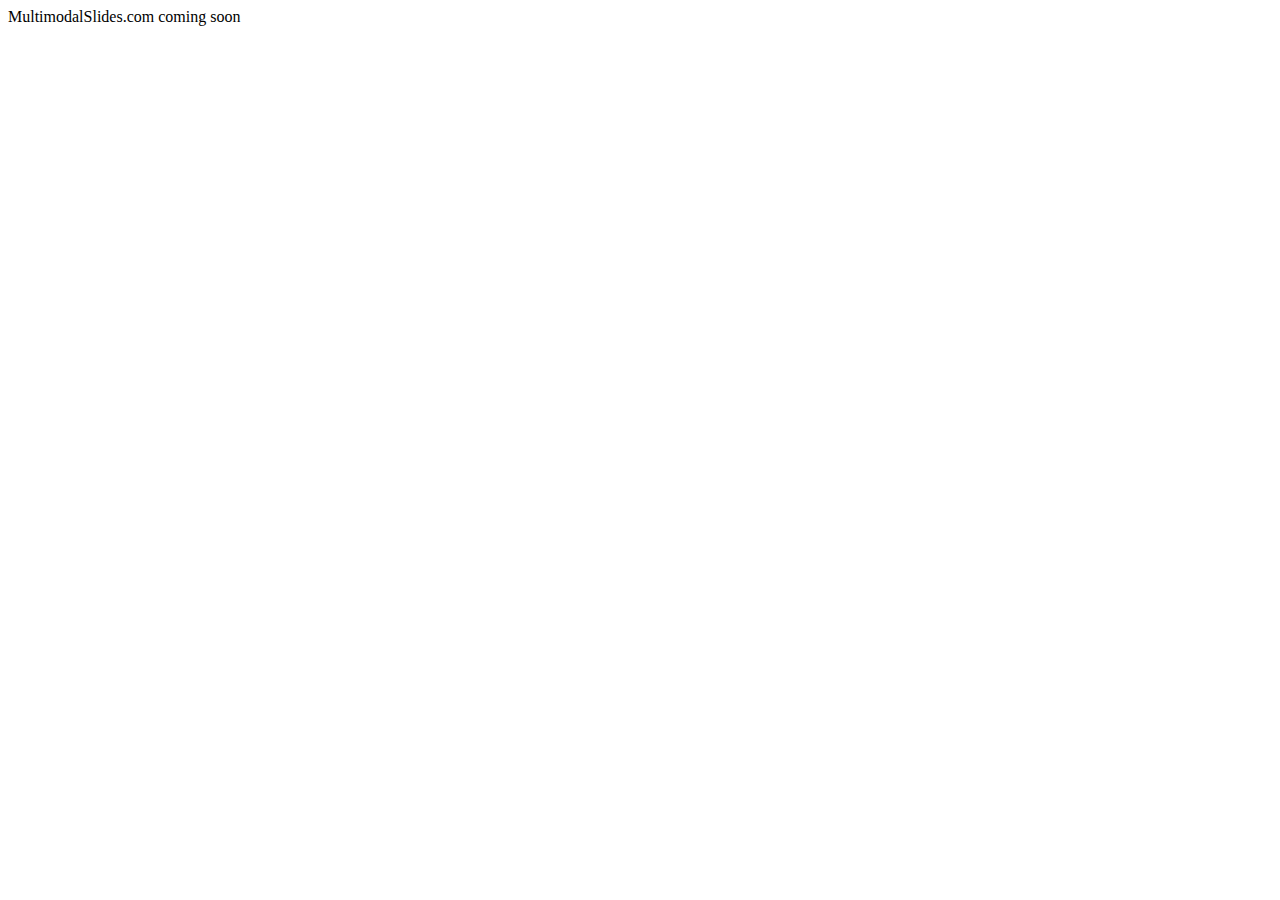
==== index.htm @ 979dbe99 "create index.htm" ====
<!DOCTYPE html>
<html>
<head>
    <title>Multimodal Slides</title>
    <meta charset="utf-8" />
    <link rel="icon" href="favicon.ico" />
</head>
<body>
MultimodalSlides.com coming soon
</body>
</html>
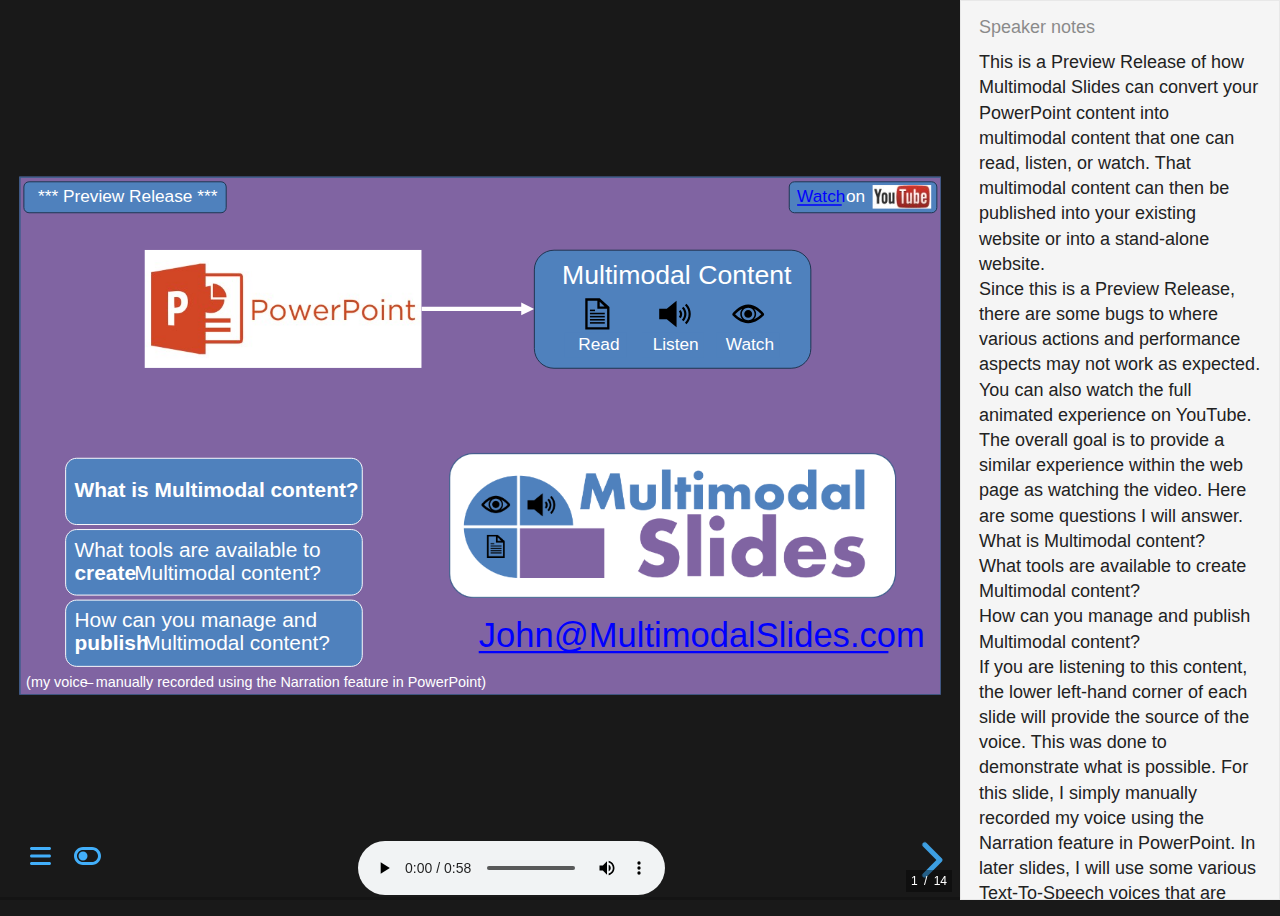
==== commit d3762868: "release site" ====
--- a/index.htm
+++ b/index.htm
@@ -3,9 +3,335 @@
 <head>
     <title>Multimodal Slides</title>
     <meta charset="utf-8" />
+    <meta name="description" content="Multimodal Slides can convert your PowerPoint content into a Multimodal website." />
+    <meta property="og:image" content="images/Slide1.png" />
+    <meta property="og:title" content="Multimodal Slides" />
+    <meta property="og:description" content="Multimodal Slides can convert your PowerPoint content into a Multimodal website." />
+    <link rel="stylesheet" href="libs/revealjs/5.0.5/reset.css" />
+    <link rel="stylesheet" href="libs/revealjs/5.0.5/reveal.css" />
+    <link rel="stylesheet" href="libs/revealjs/5.0.5/theme/black.css" id="theme" />
+    <link rel="stylesheet" href="libs/font-awesome/6.5.1/css/all.min.css" />
+    <link rel="stylesheet" href="libs/revealjs/plugins/menu/menu.css" />
+    <link rel="stylesheet" href="libs/revealjs/plugins/customcontrols/style.css" />
+    <link rel="stylesheet" href="styles.css" />
     <link rel="icon" href="favicon.ico" />
 </head>
 <body>
-MultimodalSlides.com coming soon
+    <div class="reveal" id="rootReveal">
+        <div class="slides">
+            <section id="slide1" transition="fade" data-menu-title="Home">
+                <svg class="r-stretch"
+                    data-src="images/Slide1.svg"
+                    data-cache="disabled"
+                    data-js="enabled"
+                    data-unique-ids="enabled"
+                ></svg>
+                <aside class="notes">
+                    <span id="s1l1" class="line" data-section="slide1" data-type="narration" data-start="00.000" data-end="14.062" data-start-video="00.000" data-end-video="14.062">This is a Preview Release of how Multimodal Slides can convert your PowerPoint content into multimodal content that one can read, listen, or watch. That multimodal content can then be published into your existing website or into a stand-alone website.</span>
+                    <br />
+                    <span id="s1l2" class="line" data-section="slide1" data-type="narration" data-start="14.063" data-end="20.000" data-start-video="14.063" data-end-video="20.000">Since this is a Preview Release, there are some bugs to where various actions and performance aspects may not work as expected.</span>
+                    <br />
+                    <span id="s1l3" class="line" data-section="slide1" data-type="narration" data-start="20.001" data-end="30.000" data-start-video="20.001" data-end-video="30.000">You can also watch the full animated experience on YouTube. The overall goal is to provide a similar experience within the web page as watching the video. Here are some questions I will answer.</span>
+                    <br />
+                    <span id="s1l4" class="line" data-section="slide1" data-type="narration" data-start="30.001" data-end="31.800" data-start-video="30.001" data-end-video="31.800">What is Multimodal content?</span>
+                    <br />
+                    <span id="s1l5" class="line" data-section="slide1" data-type="narration" data-start="31.801" data-end="35.000" data-start-video="31.801" data-end-video="35.000">What tools are available to create Multimodal content?</span>
+                    <br />
+                    <span id="s1l6" class="line" data-section="slide1" data-type="narration" data-start="35.001" data-end="38.000" data-start-video="35.001" data-end-video="38.000">How can you manage and publish Multimodal content?</span>
+                    <br />
+                    <span id="s1l7" class="line" data-section="slide1" data-type="narration" data-start="38.001" data-end="58.049" data-start-video="38.001" data-end-video="58.049">If you are listening to this content, the lower left-hand corner of each slide will provide the source of the voice. This was done to demonstrate what is possible. For this slide, I simply manually recorded my voice using the Narration feature in PowerPoint. In later slides, I will use some various Text-To-Speech voices that are available with the Multimodal Slides Platform.</span>
+                    <br />
+                </aside>
+            </section>
+            <section id="slide2" transition="fade" data-menu-title="What is Multimodal Content?">
+                <svg class="r-stretch"
+                    data-src="images/Slide2.svg"
+                    data-cache="disabled"
+                    data-js="enabled"
+                    data-unique-ids="enabled"
+                ></svg>
+                <aside class="notes">
+                    <span id="s2l1" class="line" data-section="slide2" data-type="narration" data-start="00.000" data-end="01.991" data-start-video="58.049" data-end-video="60.040">What is Multimodal Content?</span>
+                    <br />
+                    <span id="s2l2" class="line" data-section="slide2" data-type="narration" data-start="01.992" data-end="09.599" data-start-video="60.041" data-end-video="67.648">Multimodal content refers to information or communication that uses multiple modes or channels to convey a message or meaning.</span>
+                    <br />
+                    <span id="s2l3" class="line" data-section="slide2" data-type="narration" data-start="09.600" data-end="15.743" data-start-video="67.649" data-end-video="73.792">These modes can include text, images, audio, video, and interactive elements.</span>
+                    <br />
+                    <span id="s2l4" class="line" data-section="slide2" data-type="narration" data-start="15.744" data-end="23.495" data-start-video="73.793" data-end-video="81.544">The purpose of multimodal content is to enhance the user experience and make the information more engaging and accessible.</span>
+                    <br />
+                </aside>
+            </section>
+            <section id="slide3" transition="fade" data-menu-title="Multimodal Content Examples">
+                <svg class="r-stretch"
+                    data-src="images/Slide3.svg"
+                    data-cache="disabled"
+                    data-js="enabled"
+                    data-unique-ids="enabled"
+                ></svg>
+                <aside class="notes">
+                    <span id="s3l1" class="line" data-section="slide3" data-type="narration" data-start="00.000" data-end="01.775" data-start-video="23.495" data-end-video="25.270">Some Examples include...</span>
+                    <br />
+                    <span id="s3l2" class="line" data-section="slide3" data-type="narration" data-start="01.776" data-end="09.287" data-start-video="25.271" data-end-video="32.782">Educational Videos: Combining visual aids, spoken explanations, and text annotations to teach a concept.</span>
+                    <br />
+                    <span id="s3l3" class="line" data-section="slide3" data-type="narration" data-start="09.288" data-end="17.015" data-start-video="32.783" data-end-video="40.510">Web Pages: Using a mix of text, images, videos, and interactive graphics to provide a rich user experience.</span>
+                    <br />
+                    <span id="s3l4" class="line" data-section="slide3" data-type="narration" data-start="17.016" data-end="23.807" data-start-video="40.511" data-end-video="47.302">Presentations: Incorporating slides with text, images, and videos to support a verbal presentation.</span>
+                    <br />
+                    <span id="s3l5" class="line" data-section="slide3" data-type="narration" data-start="23.808" data-end="33.599" data-start-video="47.303" data-end-video="57.094">Augmented Reality (AR) and Virtual Reality (VR): Integrating audio, visual, and sometimes tactile elements to create immersive experiences.</span>
+                    <br />
+                    <span id="s3l6" class="line" data-section="slide3" data-type="narration" data-start="33.600" data-end="51.911" data-start-video="57.095" data-end-video="75.406">Interactive Infographics: Combining data visualization, text, and interactive elements to present complex information clearly. By leveraging multiple modes, content creators can cater to different learning styles and preferences, making the information more accessible and engaging.</span>
+                    <br />
+                </aside>
+            </section>
+            <section id="slide4" transition="fade" data-menu-title="Why should you create Multimodal Content?">
+                <svg class="r-stretch"
+                    data-src="images/Slide4.svg"
+                    data-cache="disabled"
+                    data-js="enabled"
+                    data-unique-ids="enabled"
+                ></svg>
+                <aside class="notes">
+                    <span id="s4l1" class="line" data-section="slide4" data-type="narration" data-start="00.000" data-end="02.615" data-start-video="51.911" data-end-video="54.526">Why should you create Multimodal Content?</span>
+                    <br />
+                    <span id="s4l2" class="line" data-section="slide4" data-type="narration" data-start="02.616" data-end="15.407" data-start-video="54.527" data-end-video="67.318">"The world is moving to a place where content needs to be in multiple forms because consumers are consuming content in multiple ways." - said by Gary Vaynerchuk (also known as Gary V.)</span>
+                    <br />
+                    <span id="s4l3" class="line" data-section="slide4" data-type="narration" data-start="15.408" data-end="17.543" data-start-video="67.319" data-end-video="69.454">Well, does this sound overwhelming?</span>
+                    <br />
+                    <span id="s4l4" class="line" data-section="slide4" data-type="narration" data-start="17.544" data-end="21.239" data-start-video="69.455" data-end-video="73.150">It sounds like you need a lot of different tools,</span>
+                    <br />
+                    <span id="s4l5" class="line" data-section="slide4" data-type="narration" data-start="21.240" data-end="32.903" data-start-video="73.151" data-end-video="84.814">and a lot of effort, and maybe more people, to manage and publish content in multiple ways. Overall, this sounds painful and not practical to manage.</span>
+                    <br />
+                </aside>
+            </section>
+            <section id="slide5" transition="fade" data-menu-title="The Problem">
+                <svg class="r-stretch"
+                    data-src="images/Slide5.svg"
+                    data-cache="disabled"
+                    data-js="enabled"
+                    data-unique-ids="enabled"
+                ></svg>
+                <aside class="notes">
+                    <span id="s5l1" class="line" data-section="slide5" data-type="narration" data-start="00.000" data-end="07.199" data-start-video="32.903" data-end-video="40.102">Let's first acknowledge and break down this problem. Creating, converting, and publishing multimodal content</span>
+                    <br />
+                    <span id="s5l2" class="line" data-section="slide5" data-type="narration" data-start="07.200" data-end="08.975" data-start-video="40.103" data-end-video="41.878">requires a lot of effort.</span>
+                    <br />
+                    <span id="s5l3" class="line" data-section="slide5" data-type="narration" data-start="08.976" data-end="19.343" data-start-video="41.879" data-end-video="52.246">Let's start simple, you can create a document in Microsoft Word or diagram in another tool, convert it to a PDF or images, and then publish it by emailing the attachments.</span>
+                    <br />
+                    <span id="s5l4" class="line" data-section="slide5" data-type="narration" data-start="19.344" data-end="30.767" data-start-video="52.247" data-end-video="63.670">A more common example, is to use a web page editor within a platform like WordPress, to where it converts the HTML content into a blog post, and then handles making it live in your website.</span>
+                    <br />
+                    <span id="s5l5" class="line" data-section="slide5" data-type="narration" data-start="30.768" data-end="40.703" data-start-video="63.671" data-end-video="73.606">Nowadays, more people are using markdown in a platform like a Wiki, to where it compiles and converts to HTML content, and then handles making it live in your Wiki.</span>
+                    <br />
+                    <span id="s5l6" class="line" data-section="slide5" data-type="narration" data-start="40.704" data-end="49.607" data-start-video="73.607" data-end-video="82.510">When it comes to video, many people use Camtasia, then export the video to a .mp4 file, and then upload it to a video platform like YouTube.</span>
+                    <br />
+                    <span id="s5l7" class="line" data-section="slide5" data-type="narration" data-start="49.608" data-end="58.295" data-start-video="82.511" data-end-video="91.198">For audio, many people use Audacity, then export the video to a .mp3 file, and then upload it to a podcast platform like Spotify.</span>
+                    <br />
+                    <span id="s5l8" class="line" data-section="slide5" data-type="narration" data-start="58.296" data-end="70.967" data-start-video="91.199" data-end-video="103.870">And finally, there are a websites dedicated to sharing presentation files, to where you can upload your PowerPoint file, and the website will handle converting and sharing the presentation. In summary, there are</span>
+                    <br />
+                    <span id="s5l9" class="line" data-section="slide5" data-type="narration" data-start="70.968" data-end="73.199" data-start-video="103.871" data-end-video="106.102">too many editors needed,</span>
+                    <br />
+                    <span id="s5l10" class="line" data-section="slide5" data-type="narration" data-start="73.200" data-end="76.391" data-start-video="106.103" data-end-video="109.294">too many outputs to understand and manage,</span>
+                    <br />
+                    <span id="s5l11" class="line" data-section="slide5" data-type="narration" data-start="76.392" data-end="81.167" data-start-video="109.295" data-end-video="114.070">and too many ways to manage on how you share your content. Therefore,</span>
+                    <br />
+                    <span id="s5l12" class="line" data-section="slide5" data-type="narration" data-start="81.168" data-end="86.471" data-start-video="114.071" data-end-video="119.374">this is why most of us do not create Multimodal content. It is too hard.</span>
+                    <br />
+                </aside>
+            </section>
+            <section id="slide6" transition="fade" data-menu-title="The Dream">
+                <svg class="r-stretch"
+                    data-src="images/Slide6.svg"
+                    data-cache="disabled"
+                    data-js="enabled"
+                    data-unique-ids="enabled"
+                ></svg>
+                <aside class="notes">
+                    <span id="s6l1" class="line" data-section="slide6" data-type="narration" data-start="00.000" data-end="04.007" data-start-video="86.471" data-end-video="90.478">Creating, converting, and publishing Content needs to be Easier!</span>
+                    <br />
+                    <span id="s6l2" class="line" data-section="slide6" data-type="narration" data-start="04.008" data-end="07.607" data-start-video="90.479" data-end-video="94.078">Ideally, we want to use one editing tool,</span>
+                    <br />
+                    <span id="s6l3" class="line" data-section="slide6" data-type="narration" data-start="07.608" data-end="11.447" data-start-video="94.079" data-end-video="97.918">we want our outputs to be managed automatically, and</span>
+                    <br />
+                    <span id="s6l4" class="line" data-section="slide6" data-type="narration" data-start="11.448" data-end="14.543" data-start-video="97.919" data-end-video="101.014">we want our publishing to be easily managed.</span>
+                    <br />
+                </aside>
+            </section>
+            <section id="slide7" transition="fade" data-menu-title="The Fix">
+                <svg class="r-stretch"
+                    data-src="images/Slide7.svg"
+                    data-cache="disabled"
+                    data-js="enabled"
+                    data-unique-ids="enabled"
+                ></svg>
+                <aside class="notes">
+                    <span id="s7l1" class="line" data-section="slide7" data-type="narration" data-start="00.000" data-end="09.359" data-start-video="14.543" data-end-video="23.902">Let's see how Multimodal Slides can make this easier. Multimodal Slides is based on using slide editing tools that you are already using, like PowerPoint.</span>
+                    <br />
+                    <span id="s7l2" class="line" data-section="slide7" data-type="narration" data-start="09.360" data-end="15.935" data-start-video="23.903" data-end-video="30.478">To make some creation tasks faster, Multimodal Slides uses some practical A.I. assistance, if needed.</span>
+                    <br />
+                    <span id="s7l3" class="line" data-section="slide7" data-type="narration" data-start="15.936" data-end="21.239" data-start-video="30.479" data-end-video="35.782">Next, Multimodal Slides can generate multimodal content that can then</span>
+                    <br />
+                    <span id="s7l4" class="line" data-section="slide7" data-type="narration" data-start="21.240" data-end="23.783" data-start-video="35.783" data-end-video="38.326">be published to a website.</span>
+                    <br />
+                </aside>
+            </section>
+            <section id="slide8" transition="fade" data-menu-title="A Solution">
+                <svg class="r-stretch"
+                    data-src="images/Slide8.svg"
+                    data-cache="disabled"
+                    data-js="enabled"
+                    data-unique-ids="enabled"
+                ></svg>
+                <aside class="notes">
+                    <span id="s8l1" class="line" data-section="slide8" data-type="narration" data-start="00.000" data-end="02.135" data-start-video="23.783" data-end-video="25.918">For example,</span>
+                    <br />
+                    <span id="s8l2" class="line" data-section="slide8" data-type="narration" data-start="02.136" data-end="25.895" data-start-video="25.919" data-end-video="49.678">Multimodal Slides can use Text-to-Speech to convert your slide notes to a narration audio clip. PowerPoint has a built-in feature for you to manually record your presentation to where the audio clip is saved per slide. By itself, it is an awesome feature. However, if you want to simply type what you would say, then Multimodal Slides can handle the Text-to-Speech conversion along with the timestamps of your animations.</span>
+                    <br />
+                    <span id="s8l3" class="line" data-section="slide8" data-type="narration" data-start="25.896" data-end="41.183" data-start-video="49.679" data-end-video="64.966">Multimodal Slides will convert your slides to SVG images, export narration audio clips as .mp3 files, and create HTML using the reveal.js standard. Reveal.js is a free and open source HTML presentation framework.</span>
+                    <br />
+                    <span id="s8l4" class="line" data-section="slide8" data-type="narration" data-start="41.184" data-end="56.183" data-start-video="64.967" data-end-video="79.966">Once everything is converted, Multimodal Slides copy all converted content to your GitHub repository, you can then use GitHub Pages to Host a site for free. Since this is your GitHub repository, you own and control all converted content.</span>
+                    <br />
+                </aside>
+            </section>
+            <section id="slide9" transition="fade" data-menu-title="Email me at John@MultimodalSlides.com to be a Beta User">
+                <svg class="r-stretch"
+                    data-src="images/Slide9.svg"
+                    data-cache="disabled"
+                    data-js="enabled"
+                    data-unique-ids="enabled"
+                ></svg>
+                <aside class="notes">
+                    <span id="s9l1" class="line" data-section="slide9" data-type="narration" data-start="00.000" data-end="05.255" data-start-video="56.183" data-end-video="61.438">If interested, email me at John@MultimodalSlides.com to become a Beta User.</span>
+                    <br />
+                    <span id="s9l2" class="line" data-section="slide9" data-type="narration" data-start="05.256" data-end="13.400" data-start-video="61.439" data-end-video="69.583">Overall, I'm looking for PowerPoint users, speakers, trainers, teachers, documentarians, and bloggers. Availability is limited.</span>
+                    <br />
+                    <span id="s9l3" class="line" data-section="slide9" data-type="narration" data-start="13.401" data-end="17.000" data-start-video="69.584" data-end-video="73.183">Help me shape Multimodal Slides to provide what is important to you.</span>
+                    <br />
+                    <span id="s9l4" class="line" data-section="slide9" data-type="narration" data-start="17.001" data-end="22.000" data-start-video="73.184" data-end-video="78.183">Also, by emailing me, you will be added to my email list, to get updates on progress and releases.</span>
+                    <br />
+                    <span id="s9l5" class="line" data-section="slide9" data-type="narration" data-start="22.001" data-end="26.123" data-start-video="78.184" data-end-video="82.306">Feel free to take a pause, and email me now.</span>
+                    <br />
+                </aside>
+            </section>
+            <section id="slide10" transition="fade" data-menu-title="Not many options for Slide-based Tools">
+                <svg class="r-stretch"
+                    data-src="images/Slide10.svg"
+                    data-cache="disabled"
+                    data-js="enabled"
+                    data-unique-ids="enabled"
+                ></svg>
+                <aside class="notes">
+                    <span id="s10l1" class="line" data-section="slide10" data-type="narration" data-start="00.000" data-end="05.903" data-start-video="26.123" data-end-video="32.026">There are not many good options for sharing and publishing from slide-based tools, like PowerPoint</span>
+                    <br />
+                    <span id="s10l2" class="line" data-section="slide10" data-type="narration" data-start="05.904" data-end="18.047" data-start-video="32.027" data-end-video="44.170">The slide sharing sites like Slideshare.net, Speaker Deck and Deck Links are too limited. Many show a lot of ads, do a poor job of converting the slides to images, and provide a weak user interface.</span>
+                    <br />
+                    <span id="s10l3" class="line" data-section="slide10" data-type="narration" data-start="18.048" data-end="36.959" data-start-video="44.171" data-end-video="63.082">A Learning Management System (LMS) might be too much, meaning too expensive or too complicated. iSpring Solutions integrates into PowerPoint, but the converted content is just ok. Articulate Storyline and Adobe Captivate are popular in the Instructional Design space but might be more than what you need.</span>
+                    <br />
+                    <span id="s10l4" class="line" data-section="slide10" data-type="narration" data-start="36.960" data-end="55.271" data-start-video="63.083" data-end-video="81.394">Canva has become a lot more popular as a PowerPoint alternative. Prezi and Pitch have also come a long way. However, when it comes to using those alternatives, they might be a little too different than what you might be used to in PowerPoint. All three alternatives usually do a poor job importing a PowerPoint file.</span>
+                    <br />
+                </aside>
+            </section>
+            <section id="slide11" transition="fade" data-menu-title="This Website (MultimodalSlides.com)">
+                <svg class="r-stretch"
+                    data-src="images/Slide11.svg"
+                    data-cache="disabled"
+                    data-js="enabled"
+                    data-unique-ids="enabled"
+                ></svg>
+                <aside class="notes">
+                    <span id="s11l1" class="line" data-section="slide11" data-type="narration" data-start="00.000" data-end="05.303" data-start-video="55.271" data-end-video="60.574">The MultimodalSlides.com website was created using the Multimodal Slides platform.</span>
+                    <br />
+                    <span id="s11l2" class="line" data-section="slide11" data-type="narration" data-start="05.304" data-end="10.151" data-start-video="60.575" data-end-video="65.422">All of the content created for MultimodalSlides.com was done in PowerPoint.</span>
+                    <br />
+                    <span id="s11l3" class="line" data-section="slide11" data-type="narration" data-start="10.152" data-end="15.911" data-start-video="65.423" data-end-video="71.182">The Multimodal Slides platform used Text-to-Speech for some slides and converted to a web page.</span>
+                    <br />
+                    <span id="s11l4" class="line" data-section="slide11" data-type="narration" data-start="15.912" data-end="21.215" data-start-video="71.183" data-end-video="76.486">The MultimodalSlides.com website is hosted on GitHub Pages for free.</span>
+                    <br />
+                </aside>
+            </section>
+            <section id="slide12" transition="fade" data-menu-title="Nothing else out there provides this Multimodal Experience!">
+                <svg class="r-stretch"
+                    data-src="images/Slide12.svg"
+                    data-cache="disabled"
+                    data-js="enabled"
+                    data-unique-ids="enabled"
+                ></svg>
+                <aside class="notes">
+                    <span id="s12l1" class="line" data-section="slide12" data-type="narration" data-start="00.000" data-end="04.751" data-start-video="21.215" data-end-video="25.966">There is nothing else out there that provides this Multimodal Experience!</span>
+                    <br />
+                    <span id="s12l2" class="line" data-section="slide12" data-type="narration" data-start="04.752" data-end="11.111" data-start-video="25.967" data-end-video="32.326">For Multimodal Slides, you just need to use PowerPoint and there are no add-ins to install.</span>
+                    <br />
+                    <span id="s12l3" class="line" data-section="slide12" data-type="narration" data-start="11.112" data-end="16.799" data-start-video="32.327" data-end-video="38.014">Multimodal Slides provides the best conversion of slides to SVG images.</span>
+                    <br />
+                    <span id="s12l4" class="line" data-section="slide12" data-type="narration" data-start="16.800" data-end="22.511" data-start-video="38.015" data-end-video="43.726">Most importantly, Multimodal Slides does not own or store your data!</span>
+                    <br />
+                </aside>
+            </section>
+            <section id="slide13" transition="fade" data-menu-title="Roadmap">
+                <svg class="r-stretch"
+                    data-src="images/Slide13.svg"
+                    data-cache="disabled"
+                    data-js="enabled"
+                    data-unique-ids="enabled"
+                ></svg>
+                <aside class="notes">
+                    <span id="s13l1" class="line" data-section="slide13" data-type="narration" data-start="00.000" data-end="02.303" data-start-video="22.511" data-end-video="24.814">Here are some of the features on the roadmap.</span>
+                    <br />
+                    <span id="s13l2" class="line" data-section="slide13" data-type="narration" data-start="02.304" data-end="06.959" data-start-video="24.815" data-end-video="29.470">The ability to clone your voice as a text-to-speech option is currently a popular item.</span>
+                    <br />
+                    <span id="s13l3" class="line" data-section="slide13" data-type="narration" data-start="06.960" data-end="15.479" data-start-video="29.471" data-end-video="37.990">Providing better formatting capabilities in your Notes, also thought of as the text or transcript of the content. The use of Markdown is a popular request.</span>
+                    <br />
+                    <span id="s13l4" class="line" data-section="slide13" data-type="narration" data-start="15.480" data-end="20.087" data-start-video="37.991" data-end-video="42.598">The primary goal is to provide more viewing options, otherwise known as modes.</span>
+                    <br />
+                    <span id="s13l5" class="line" data-section="slide13" data-type="narration" data-start="20.088" data-end="30.383" data-start-video="42.599" data-end-video="52.894">The Presentation Mode is the current available experience. It is a similar experience on how you can share an embedded PowerPoint or Google Slides presentation without the player capability.</span>
+                    <br />
+                    <span id="s13l6" class="line" data-section="slide13" data-type="narration" data-start="30.384" data-end="37.487" data-start-video="52.895" data-end-video="59.998">The Reading Mode has more of a Blog Post look and feel. It is a nice alternative for someone that want to quickly scroll through the content.</span>
+                    <br />
+                    <span id="s13l7" class="line" data-section="slide13" data-type="narration" data-start="37.488" data-end="46.727" data-start-video="59.999" data-end-video="69.238">The Video Player Mode is a combination of the Presentation Mode and the Reading Mode. As the presentation plays, the notes and slide thumbnails scroll with the player.</span>
+                    <br />
+                    <span id="s13l8" class="line" data-section="slide13" data-type="narration" data-start="46.728" data-end="55.055" data-start-video="69.239" data-end-video="77.566">Also, providing an integration with your web site seems like a useful feature. Overall, we need to hear from you on what you find important.</span>
+                    <br />
+                </aside>
+            </section>
+            <section id="slide14" transition="fade" data-menu-title="Choose your modality">
+                <svg class="r-stretch"
+                    data-src="images/Slide14.svg"
+                    data-cache="disabled"
+                    data-js="enabled"
+                    data-unique-ids="enabled"
+                ></svg>
+                <aside class="notes">
+                    <span id="s14l1" class="line" data-section="slide14" data-type="narration" data-start="00.000" data-end="03.800" data-start-video="55.055" data-end-video="58.855">You can choose your modality, through traditional sources.</span>
+                    <br />
+                    <span id="s14l2" class="line" data-section="slide14" data-type="narration" data-start="03.801" data-end="06.000" data-start-video="58.856" data-end-video="61.055">This content can be downloaded as a PDF</span>
+                    <br />
+                    <span id="s14l3" class="line" data-section="slide14" data-type="narration" data-start="06.001" data-end="07.400" data-start-video="61.056" data-end-video="62.455">or watched on YouTube.</span>
+                    <br />
+                    <span id="s14l4" class="line" data-section="slide14" data-type="narration" data-start="07.401" data-end="12.000" data-start-video="62.456" data-end-video="67.055">You can download the source PowerPoint file to run the slide show with the narrations.</span>
+                    <br />
+                    <span id="s14l5" class="line" data-section="slide14" data-type="narration" data-start="12.001" data-end="18.000" data-start-video="67.056" data-end-video="73.055">Also, you can go to GitHub to see how the code and data behind the website is structured.</span>
+                    <br />
+                    <span id="s14l6" class="line" data-section="slide14" data-type="narration" data-start="18.001" data-end="24.009" data-start-video="73.056" data-end-video="79.064">Email me at John@MultimodalSlides.com to become a Beta User and to get on the email list.</span>
+                    <br />
+                </aside>
+            </section>
+        </div>
+    </div>
+    <!-- https://github.com/hakimel/reveal.js -->
+    <script src="libs/revealjs/5.0.5/reveal.js"></script>
+    <script src="libs/revealjs/5.0.5/plugin/zoom/zoom.js"></script>
+    <script src="libs/revealjs/5.0.5/plugin/notes/notes.js"></script>
+    <script src="libs/revealjs/5.0.5/plugin/search/search.js"></script>
+    <script src="libs/revealjs/5.0.5/plugin/markdown/markdown.js"></script>
+    <script src="libs/revealjs/5.0.5/plugin/highlight/highlight.js"></script>
+    <!-- https://github.com/FortAwesome/Font-Awesome -->
+    <script src="libs/font-awesome/6.5.1/js/all.min.js"></script>
+    <!-- https://github.com/denehyg/reveal.js-menu -->
+    <script src="libs/revealjs/plugins/menu/menu.js"></script>
+    <!-- https://github.com/rajgoel/reveal.js-plugins/ -->
+    <script src="libs/revealjs/plugins/customcontrols/plugin.js"></script>
+    <!-- audio-slideshow -->
+    <script src="libs/revealjs/plugins/audio-slideshow/plugin.js"></script>
+    <!-- https://github.com/shubhamjain/svg-loader -->
+    <script src="libs/svg-loader/svg-loader.min.js" async></script>
+    <script src="scripts.js"></script>
 </body>
-</html>+</html>
--- a/libs/revealjs/5.0.5/theme/black.css
+++ b/libs/revealjs/5.0.5/theme/black.css
@@ -0,0 +1,359 @@
+/**
+ * Black theme for reveal.js. This is the opposite of the 'white' theme.
+ *
+ * By Hakim El Hattab, http://hakim.se
+ */
+@import url(./fonts/source-sans-pro/source-sans-pro.css);
+section.has-light-background, section.has-light-background h1, section.has-light-background h2, section.has-light-background h3, section.has-light-background h4, section.has-light-background h5, section.has-light-background h6 {
+  color: #222;
+}
+
+/*********************************************
+ * GLOBAL STYLES
+ *********************************************/
+:root {
+  --r-background-color: #191919;
+  --r-main-font: Source Sans Pro, Helvetica, sans-serif;
+  --r-main-font-size: 42px;
+  --r-main-color: #fff;
+  --r-block-margin: 20px;
+  --r-heading-margin: 0 0 20px 0;
+  --r-heading-font: Source Sans Pro, Helvetica, sans-serif;
+  --r-heading-color: #fff;
+  --r-heading-line-height: 1.2;
+  --r-heading-letter-spacing: normal;
+  --r-heading-text-transform: uppercase;
+  --r-heading-text-shadow: none;
+  --r-heading-font-weight: 600;
+  --r-heading1-text-shadow: none;
+  --r-heading1-size: 2.5em;
+  --r-heading2-size: 1.6em;
+  --r-heading3-size: 1.3em;
+  --r-heading4-size: 1em;
+  --r-code-font: monospace;
+  --r-link-color: #42affa;
+  --r-link-color-dark: #068de9;
+  --r-link-color-hover: #8dcffc;
+  --r-selection-background-color: rgba(66, 175, 250, 0.75);
+  --r-selection-color: #fff;
+  --r-overlay-element-bg-color: 240, 240, 240;
+  --r-overlay-element-fg-color: 0, 0, 0;
+}
+
+.reveal-viewport {
+  background: #191919;
+  background-color: var(--r-background-color);
+}
+
+.reveal {
+  font-family: var(--r-main-font);
+  font-size: var(--r-main-font-size);
+  font-weight: normal;
+  color: var(--r-main-color);
+}
+
+.reveal ::selection {
+  color: var(--r-selection-color);
+  background: var(--r-selection-background-color);
+  text-shadow: none;
+}
+
+.reveal ::-moz-selection {
+  color: var(--r-selection-color);
+  background: var(--r-selection-background-color);
+  text-shadow: none;
+}
+
+.reveal .slides section,
+.reveal .slides section > section {
+  line-height: 1.3;
+  font-weight: inherit;
+}
+
+/*********************************************
+ * HEADERS
+ *********************************************/
+.reveal h1,
+.reveal h2,
+.reveal h3,
+.reveal h4,
+.reveal h5,
+.reveal h6 {
+  margin: var(--r-heading-margin);
+  color: var(--r-heading-color);
+  font-family: var(--r-heading-font);
+  font-weight: var(--r-heading-font-weight);
+  line-height: var(--r-heading-line-height);
+  letter-spacing: var(--r-heading-letter-spacing);
+  text-transform: var(--r-heading-text-transform);
+  text-shadow: var(--r-heading-text-shadow);
+  word-wrap: break-word;
+}
+
+.reveal h1 {
+  font-size: var(--r-heading1-size);
+}
+
+.reveal h2 {
+  font-size: var(--r-heading2-size);
+}
+
+.reveal h3 {
+  font-size: var(--r-heading3-size);
+}
+
+.reveal h4 {
+  font-size: var(--r-heading4-size);
+}
+
+.reveal h1 {
+  text-shadow: var(--r-heading1-text-shadow);
+}
+
+/*********************************************
+ * OTHER
+ *********************************************/
+.reveal p {
+  margin: var(--r-block-margin) 0;
+  line-height: 1.3;
+}
+
+/* Remove trailing margins after titles */
+.reveal h1:last-child,
+.reveal h2:last-child,
+.reveal h3:last-child,
+.reveal h4:last-child,
+.reveal h5:last-child,
+.reveal h6:last-child {
+  margin-bottom: 0;
+}
+
+/* Ensure certain elements are never larger than the slide itself */
+.reveal img,
+.reveal video,
+.reveal iframe {
+  max-width: 95%;
+  max-height: 95%;
+}
+
+.reveal strong,
+.reveal b {
+  font-weight: bold;
+}
+
+.reveal em {
+  font-style: italic;
+}
+
+.reveal ol,
+.reveal dl,
+.reveal ul {
+  display: inline-block;
+  text-align: left;
+  margin: 0 0 0 1em;
+}
+
+.reveal ol {
+  list-style-type: decimal;
+}
+
+.reveal ul {
+  list-style-type: disc;
+}
+
+.reveal ul ul {
+  list-style-type: square;
+}
+
+.reveal ul ul ul {
+  list-style-type: circle;
+}
+
+.reveal ul ul,
+.reveal ul ol,
+.reveal ol ol,
+.reveal ol ul {
+  display: block;
+  margin-left: 40px;
+}
+
+.reveal dt {
+  font-weight: bold;
+}
+
+.reveal dd {
+  margin-left: 40px;
+}
+
+.reveal blockquote {
+  display: block;
+  position: relative;
+  width: 70%;
+  margin: var(--r-block-margin) auto;
+  padding: 5px;
+  font-style: italic;
+  background: rgba(255, 255, 255, 0.05);
+  box-shadow: 0px 0px 2px rgba(0, 0, 0, 0.2);
+}
+
+.reveal blockquote p:first-child,
+.reveal blockquote p:last-child {
+  display: inline-block;
+}
+
+.reveal q {
+  font-style: italic;
+}
+
+.reveal pre {
+  display: block;
+  position: relative;
+  width: 90%;
+  margin: var(--r-block-margin) auto;
+  text-align: left;
+  font-size: 0.55em;
+  font-family: var(--r-code-font);
+  line-height: 1.2em;
+  word-wrap: break-word;
+  box-shadow: 0px 5px 15px rgba(0, 0, 0, 0.15);
+}
+
+.reveal code {
+  font-family: var(--r-code-font);
+  text-transform: none;
+  tab-size: 2;
+}
+
+.reveal pre code {
+  display: block;
+  padding: 5px;
+  overflow: auto;
+  max-height: 400px;
+  word-wrap: normal;
+}
+
+.reveal .code-wrapper {
+  white-space: normal;
+}
+
+.reveal .code-wrapper code {
+  white-space: pre;
+}
+
+.reveal table {
+  margin: auto;
+  border-collapse: collapse;
+  border-spacing: 0;
+}
+
+.reveal table th {
+  font-weight: bold;
+}
+
+.reveal table th,
+.reveal table td {
+  text-align: left;
+  padding: 0.2em 0.5em 0.2em 0.5em;
+  border-bottom: 1px solid;
+}
+
+.reveal table th[align=center],
+.reveal table td[align=center] {
+  text-align: center;
+}
+
+.reveal table th[align=right],
+.reveal table td[align=right] {
+  text-align: right;
+}
+
+.reveal table tbody tr:last-child th,
+.reveal table tbody tr:last-child td {
+  border-bottom: none;
+}
+
+.reveal sup {
+  vertical-align: super;
+  font-size: smaller;
+}
+
+.reveal sub {
+  vertical-align: sub;
+  font-size: smaller;
+}
+
+.reveal small {
+  display: inline-block;
+  font-size: 0.6em;
+  line-height: 1.2em;
+  vertical-align: top;
+}
+
+.reveal small * {
+  vertical-align: top;
+}
+
+.reveal img {
+  margin: var(--r-block-margin) 0;
+}
+
+/*********************************************
+ * LINKS
+ *********************************************/
+.reveal a {
+  color: var(--r-link-color);
+  text-decoration: none;
+  transition: color 0.15s ease;
+}
+
+.reveal a:hover {
+  color: var(--r-link-color-hover);
+  text-shadow: none;
+  border: none;
+}
+
+.reveal .roll span:after {
+  color: #fff;
+  background: var(--r-link-color-dark);
+}
+
+/*********************************************
+ * Frame helper
+ *********************************************/
+.reveal .r-frame {
+  border: 4px solid var(--r-main-color);
+  box-shadow: 0 0 10px rgba(0, 0, 0, 0.15);
+}
+
+.reveal a .r-frame {
+  transition: all 0.15s linear;
+}
+
+.reveal a:hover .r-frame {
+  border-color: var(--r-link-color);
+  box-shadow: 0 0 20px rgba(0, 0, 0, 0.55);
+}
+
+/*********************************************
+ * NAVIGATION CONTROLS
+ *********************************************/
+.reveal .controls {
+  color: var(--r-link-color);
+}
+
+/*********************************************
+ * PROGRESS BAR
+ *********************************************/
+.reveal .progress {
+  background: rgba(0, 0, 0, 0.2);
+  color: var(--r-link-color);
+}
+
+/*********************************************
+ * PRINT BACKGROUND
+ *********************************************/
+@media print {
+  .backgrounds {
+    background-color: var(--r-background-color);
+  }
+}--- a/libs/font-awesome/6.5.1/css/all.min.css
+++ b/libs/font-awesome/6.5.1/css/all.min.css
@@ -0,0 +1,9 @@
+/*!
+ * Font Awesome Free 6.5.1 by @fontawesome - https://fontawesome.com
+ * License - https://fontawesome.com/license/free (Icons: CC BY 4.0, Fonts: SIL OFL 1.1, Code: MIT License)
+ * Copyright 2023 Fonticons, Inc.
+ */
+.fa{font-family:var(--fa-style-family,"Font Awesome 6 Free");font-weight:var(--fa-style,900)}.fa,.fa-brands,.fa-classic,.fa-regular,.fa-sharp,.fa-solid,.fab,.far,.fas{-moz-osx-font-smoothing:grayscale;-webkit-font-smoothing:antialiased;display:var(--fa-display,inline-block);font-style:normal;font-variant:normal;line-height:1;text-rendering:auto}.fa-classic,.fa-regular,.fa-solid,.far,.fas{font-family:"Font Awesome 6 Free"}.fa-brands,.fab{font-family:"Font Awesome 6 Brands"}.fa-1x{font-size:1em}.fa-2x{font-size:2em}.fa-3x{font-size:3em}.fa-4x{font-size:4em}.fa-5x{font-size:5em}.fa-6x{font-size:6em}.fa-7x{font-size:7em}.fa-8x{font-size:8em}.fa-9x{font-size:9em}.fa-10x{font-size:10em}.fa-2xs{font-size:.625em;line-height:.1em;vertical-align:.225em}.fa-xs{font-size:.75em;line-height:.08333em;vertical-align:.125em}.fa-sm{font-size:.875em;line-height:.07143em;vertical-align:.05357em}.fa-lg{font-size:1.25em;line-height:.05em;vertical-align:-.075em}.fa-xl{font-size:1.5em;line-height:.04167em;vertical-align:-.125em}.fa-2xl{font-size:2em;line-height:.03125em;vertical-align:-.1875em}.fa-fw{text-align:center;width:1.25em}.fa-ul{list-style-type:none;margin-left:var(--fa-li-margin,2.5em);padding-left:0}.fa-ul>li{position:relative}.fa-li{left:calc(var(--fa-li-width, 2em)*-1);position:absolute;text-align:center;width:var(--fa-li-width,2em);line-height:inherit}.fa-border{border-radius:var(--fa-border-radius,.1em);border:var(--fa-border-width,.08em) var(--fa-border-style,solid) var(--fa-border-color,#eee);padding:var(--fa-border-padding,.2em .25em .15em)}.fa-pull-left{float:left;margin-right:var(--fa-pull-margin,.3em)}.fa-pull-right{float:right;margin-left:var(--fa-pull-margin,.3em)}.fa-beat{-webkit-animation-name:fa-beat;animation-name:fa-beat;-webkit-animation-delay:var(--fa-animation-delay,0s);animation-delay:var(--fa-animation-delay,0s);-webkit-animation-direction:var(--fa-animation-direction,normal);animation-direction:var(--fa-animation-direction,normal);-webkit-animation-duration:var(--fa-animation-duration,1s);animation-duration:var(--fa-animation-duration,1s);-webkit-animation-iteration-count:var(--fa-animation-iteration-count,infinite);animation-iteration-count:var(--fa-animation-iteration-count,infinite);-webkit-animation-timing-function:var(--fa-animation-timing,ease-in-out);animation-timing-function:var(--fa-animation-timing,ease-in-out)}.fa-bounce{-webkit-animation-name:fa-bounce;animation-name:fa-bounce;-webkit-animation-delay:var(--fa-animation-delay,0s);animation-delay:var(--fa-animation-delay,0s);-webkit-animation-direction:var(--fa-animation-direction,normal);animation-direction:var(--fa-animation-direction,normal);-webkit-animation-duration:var(--fa-animation-duration,1s);animation-duration:var(--fa-animation-duration,1s);-webkit-animation-iteration-count:var(--fa-animation-iteration-count,infinite);animation-iteration-count:var(--fa-animation-iteration-count,infinite);-webkit-animation-timing-function:var(--fa-animation-timing,cubic-bezier(.28,.84,.42,1));animation-timing-function:var(--fa-animation-timing,cubic-bezier(.28,.84,.42,1))}.fa-fade{-webkit-animation-name:fa-fade;animation-name:fa-fade;-webkit-animation-iteration-count:var(--fa-animation-iteration-count,infinite);animation-iteration-count:var(--fa-animation-iteration-count,infinite);-webkit-animation-timing-function:var(--fa-animation-timing,cubic-bezier(.4,0,.6,1));animation-timing-function:var(--fa-animation-timing,cubic-bezier(.4,0,.6,1))}.fa-beat-fade,.fa-fade{-webkit-animation-delay:var(--fa-animation-delay,0s);animation-delay:var(--fa-animation-delay,0s);-webkit-animation-direction:var(--fa-animation-direction,normal);animation-direction:var(--fa-animation-direction,normal);-webkit-animation-duration:var(--fa-animation-duration,1s);animation-duration:var(--fa-animation-duration,1s)}.fa-beat-fade{-webkit-animation-name:fa-beat-fade;animation-name:fa-beat-fade;-webkit-animation-iteration-count:var(--fa-animation-iteration-count,infinite);animation-iteration-count:var(--fa-animation-iteration-count,infinite);-webkit-animation-timing-function:var(--fa-animation-timing,cubic-bezier(.4,0,.6,1));animation-timing-function:var(--fa-animation-timing,cubic-bezier(.4,0,.6,1))}.fa-flip{-webkit-animation-name:fa-flip;animation-name:fa-flip;-webkit-animation-delay:var(--fa-animation-delay,0s);animation-delay:var(--fa-animation-delay,0s);-webkit-animation-direction:var(--fa-animation-direction,normal);animation-direction:var(--fa-animation-direction,normal);-webkit-animation-duration:var(--fa-animation-duration,1s);animation-duration:var(--fa-animation-duration,1s);-webkit-animation-iteration-count:var(--fa-animation-iteration-count,infinite);animation-iteration-count:var(--fa-animation-iteration-count,infinite);-webkit-animation-timing-function:var(--fa-animation-timing,ease-in-out);animation-timing-function:var(--fa-animation-timing,ease-in-out)}.fa-shake{-webkit-animation-name:fa-shake;animation-name:fa-shake;-webkit-animation-duration:var(--fa-animation-duration,1s);animation-duration:var(--fa-animation-duration,1s);-webkit-animation-iteration-count:var(--fa-animation-iteration-count,infinite);animation-iteration-count:var(--fa-animation-iteration-count,infinite);-webkit-animation-timing-function:var(--fa-animation-timing,linear);animation-timing-function:var(--fa-animation-timing,linear)}.fa-shake,.fa-spin{-webkit-animation-delay:var(--fa-animation-delay,0s);animation-delay:var(--fa-animation-delay,0s);-webkit-animation-direction:var(--fa-animation-direction,normal);animation-direction:var(--fa-animation-direction,normal)}.fa-spin{-webkit-animation-name:fa-spin;animation-name:fa-spin;-webkit-animation-duration:var(--fa-animation-duration,2s);animation-duration:var(--fa-animation-duration,2s);-webkit-animation-iteration-count:var(--fa-animation-iteration-count,infinite);animation-iteration-count:var(--fa-animation-iteration-count,infinite);-webkit-animation-timing-function:var(--fa-animation-timing,linear);animation-timing-function:var(--fa-animation-timing,linear)}.fa-spin-reverse{--fa-animation-direction:reverse}.fa-pulse,.fa-spin-pulse{-webkit-animation-name:fa-spin;animation-name:fa-spin;-webkit-animation-direction:var(--fa-animation-direction,normal);animation-direction:var(--fa-animation-direction,normal);-webkit-animation-duration:var(--fa-animation-duration,1s);animation-duration:var(--fa-animation-duration,1s);-webkit-animation-iteration-count:var(--fa-animation-iteration-count,infinite);animation-iteration-count:var(--fa-animation-iteration-count,infinite);-webkit-animation-timing-function:var(--fa-animation-timing,steps(8));animation-timing-function:var(--fa-animation-timing,steps(8))}@media (prefers-reduced-motion:reduce){.fa-beat,.fa-beat-fade,.fa-bounce,.fa-fade,.fa-flip,.fa-pulse,.fa-shake,.fa-spin,.fa-spin-pulse{-webkit-animation-delay:-1ms;animation-delay:-1ms;-webkit-animation-duration:1ms;animation-duration:1ms;-webkit-animation-iteration-count:1;animation-iteration-count:1;-webkit-transition-delay:0s;transition-delay:0s;-webkit-transition-duration:0s;transition-duration:0s}}@-webkit-keyframes fa-beat{0%,90%{-webkit-transform:scale(1);transform:scale(1)}45%{-webkit-transform:scale(var(--fa-beat-scale,1.25));transform:scale(var(--fa-beat-scale,1.25))}}@keyframes fa-beat{0%,90%{-webkit-transform:scale(1);transform:scale(1)}45%{-webkit-transform:scale(var(--fa-beat-scale,1.25));transform:scale(var(--fa-beat-scale,1.25))}}@-webkit-keyframes fa-bounce{0%{-webkit-transform:scale(1) translateY(0);transform:scale(1) translateY(0)}10%{-webkit-transform:scale(var(--fa-bounce-start-scale-x,1.1),var(--fa-bounce-start-scale-y,.9)) translateY(0);transform:scale(var(--fa-bounce-start-scale-x,1.1),var(--fa-bounce-start-scale-y,.9)) translateY(0)}30%{-webkit-transform:scale(var(--fa-bounce-jump-scale-x,.9),var(--fa-bounce-jump-scale-y,1.1)) translateY(var(--fa-bounce-height,-.5em));transform:scale(var(--fa-bounce-jump-scale-x,.9),var(--fa-bounce-jump-scale-y,1.1)) translateY(var(--fa-bounce-height,-.5em))}50%{-webkit-transform:scale(var(--fa-bounce-land-scale-x,1.05),var(--fa-bounce-land-scale-y,.95)) translateY(0);transform:scale(var(--fa-bounce-land-scale-x,1.05),var(--fa-bounce-land-scale-y,.95)) translateY(0)}57%{-webkit-transform:scale(1) translateY(var(--fa-bounce-rebound,-.125em));transform:scale(1) translateY(var(--fa-bounce-rebound,-.125em))}64%{-webkit-transform:scale(1) translateY(0);transform:scale(1) translateY(0)}to{-webkit-transform:scale(1) translateY(0);transform:scale(1) translateY(0)}}@keyframes fa-bounce{0%{-webkit-transform:scale(1) translateY(0);transform:scale(1) translateY(0)}10%{-webkit-transform:scale(var(--fa-bounce-start-scale-x,1.1),var(--fa-bounce-start-scale-y,.9)) translateY(0);transform:scale(var(--fa-bounce-start-scale-x,1.1),var(--fa-bounce-start-scale-y,.9)) translateY(0)}30%{-webkit-transform:scale(var(--fa-bounce-jump-scale-x,.9),var(--fa-bounce-jump-scale-y,1.1)) translateY(var(--fa-bounce-height,-.5em));transform:scale(var(--fa-bounce-jump-scale-x,.9),var(--fa-bounce-jump-scale-y,1.1)) translateY(var(--fa-bounce-height,-.5em))}50%{-webkit-transform:scale(var(--fa-bounce-land-scale-x,1.05),var(--fa-bounce-land-scale-y,.95)) translateY(0);transform:scale(var(--fa-bounce-land-scale-x,1.05),var(--fa-bounce-land-scale-y,.95)) translateY(0)}57%{-webkit-transform:scale(1) translateY(var(--fa-bounce-rebound,-.125em));transform:scale(1) translateY(var(--fa-bounce-rebound,-.125em))}64%{-webkit-transform:scale(1) translateY(0);transform:scale(1) translateY(0)}to{-webkit-transform:scale(1) translateY(0);transform:scale(1) translateY(0)}}@-webkit-keyframes fa-fade{50%{opacity:var(--fa-fade-opacity,.4)}}@keyframes fa-fade{50%{opacity:var(--fa-fade-opacity,.4)}}@-webkit-keyframes fa-beat-fade{0%,to{opacity:var(--fa-beat-fade-opacity,.4);-webkit-transform:scale(1);transform:scale(1)}50%{opacity:1;-webkit-transform:scale(var(--fa-beat-fade-scale,1.125));transform:scale(var(--fa-beat-fade-scale,1.125))}}@keyframes fa-beat-fade{0%,to{opacity:var(--fa-beat-fade-opacity,.4);-webkit-transform:scale(1);transform:scale(1)}50%{opacity:1;-webkit-transform:scale(var(--fa-beat-fade-scale,1.125));transform:scale(var(--fa-beat-fade-scale,1.125))}}@-webkit-keyframes fa-flip{50%{-webkit-transform:rotate3d(var(--fa-flip-x,0),var(--fa-flip-y,1),var(--fa-flip-z,0),var(--fa-flip-angle,-180deg));transform:rotate3d(var(--fa-flip-x,0),var(--fa-flip-y,1),var(--fa-flip-z,0),var(--fa-flip-angle,-180deg))}}@keyframes fa-flip{50%{-webkit-transform:rotate3d(var(--fa-flip-x,0),var(--fa-flip-y,1),var(--fa-flip-z,0),var(--fa-flip-angle,-180deg));transform:rotate3d(var(--fa-flip-x,0),var(--fa-flip-y,1),var(--fa-flip-z,0),var(--fa-flip-angle,-180deg))}}@-webkit-keyframes fa-shake{0%{-webkit-transform:rotate(-15deg);transform:rotate(-15deg)}4%{-webkit-transform:rotate(15deg);transform:rotate(15deg)}8%,24%{-webkit-transform:rotate(-18deg);transform:rotate(-18deg)}12%,28%{-webkit-transform:rotate(18deg);transform:rotate(18deg)}16%{-webkit-transform:rotate(-22deg);transform:rotate(-22deg)}20%{-webkit-transform:rotate(22deg);transform:rotate(22deg)}32%{-webkit-transform:rotate(-12deg);transform:rotate(-12deg)}36%{-webkit-transform:rotate(12deg);transform:rotate(12deg)}40%,to{-webkit-transform:rotate(0deg);transform:rotate(0deg)}}@keyframes fa-shake{0%{-webkit-transform:rotate(-15deg);transform:rotate(-15deg)}4%{-webkit-transform:rotate(15deg);transform:rotate(15deg)}8%,24%{-webkit-transform:rotate(-18deg);transform:rotate(-18deg)}12%,28%{-webkit-transform:rotate(18deg);transform:rotate(18deg)}16%{-webkit-transform:rotate(-22deg);transform:rotate(-22deg)}20%{-webkit-transform:rotate(22deg);transform:rotate(22deg)}32%{-webkit-transform:rotate(-12deg);transform:rotate(-12deg)}36%{-webkit-transform:rotate(12deg);transform:rotate(12deg)}40%,to{-webkit-transform:rotate(0deg);transform:rotate(0deg)}}@-webkit-keyframes fa-spin{0%{-webkit-transform:rotate(0deg);transform:rotate(0deg)}to{-webkit-transform:rotate(1turn);transform:rotate(1turn)}}@keyframes fa-spin{0%{-webkit-transform:rotate(0deg);transform:rotate(0deg)}to{-webkit-transform:rotate(1turn);transform:rotate(1turn)}}.fa-rotate-90{-webkit-transform:rotate(90deg);transform:rotate(90deg)}.fa-rotate-180{-webkit-transform:rotate(180deg);transform:rotate(180deg)}.fa-rotate-270{-webkit-transform:rotate(270deg);transform:rotate(270deg)}.fa-flip-horizontal{-webkit-transform:scaleX(-1);transform:scaleX(-1)}.fa-flip-vertical{-webkit-transform:scaleY(-1);transform:scaleY(-1)}.fa-flip-both,.fa-flip-horizontal.fa-flip-vertical{-webkit-transform:scale(-1);transform:scale(-1)}.fa-rotate-by{-webkit-transform:rotate(var(--fa-rotate-angle,none));transform:rotate(var(--fa-rotate-angle,none))}.fa-stack{display:inline-block;height:2em;line-height:2em;position:relative;vertical-align:middle;width:2.5em}.fa-stack-1x,.fa-stack-2x{left:0;position:absolute;text-align:center;width:100%;z-index:var(--fa-stack-z-index,auto)}.fa-stack-1x{line-height:inherit}.fa-stack-2x{font-size:2em}.fa-inverse{color:var(--fa-inverse,#fff)}
+
+.fa-0:before{content:"\30"}.fa-1:before{content:"\31"}.fa-2:before{content:"\32"}.fa-3:before{content:"\33"}.fa-4:before{content:"\34"}.fa-5:before{content:"\35"}.fa-6:before{content:"\36"}.fa-7:before{content:"\37"}.fa-8:before{content:"\38"}.fa-9:before{content:"\39"}.fa-fill-drip:before{content:"\f576"}.fa-arrows-to-circle:before{content:"\e4bd"}.fa-chevron-circle-right:before,.fa-circle-chevron-right:before{content:"\f138"}.fa-at:before{content:"\40"}.fa-trash-alt:before,.fa-trash-can:before{content:"\f2ed"}.fa-text-height:before{content:"\f034"}.fa-user-times:before,.fa-user-xmark:before{content:"\f235"}.fa-stethoscope:before{content:"\f0f1"}.fa-comment-alt:before,.fa-message:before{content:"\f27a"}.fa-info:before{content:"\f129"}.fa-compress-alt:before,.fa-down-left-and-up-right-to-center:before{content:"\f422"}.fa-explosion:before{content:"\e4e9"}.fa-file-alt:before,.fa-file-lines:before,.fa-file-text:before{content:"\f15c"}.fa-wave-square:before{content:"\f83e"}.fa-ring:before{content:"\f70b"}.fa-building-un:before{content:"\e4d9"}.fa-dice-three:before{content:"\f527"}.fa-calendar-alt:before,.fa-calendar-days:before{content:"\f073"}.fa-anchor-circle-check:before{content:"\e4aa"}.fa-building-circle-arrow-right:before{content:"\e4d1"}.fa-volleyball-ball:before,.fa-volleyball:before{content:"\f45f"}.fa-arrows-up-to-line:before{content:"\e4c2"}.fa-sort-desc:before,.fa-sort-down:before{content:"\f0dd"}.fa-circle-minus:before,.fa-minus-circle:before{content:"\f056"}.fa-door-open:before{content:"\f52b"}.fa-right-from-bracket:before,.fa-sign-out-alt:before{content:"\f2f5"}.fa-atom:before{content:"\f5d2"}.fa-soap:before{content:"\e06e"}.fa-heart-music-camera-bolt:before,.fa-icons:before{content:"\f86d"}.fa-microphone-alt-slash:before,.fa-microphone-lines-slash:before{content:"\f539"}.fa-bridge-circle-check:before{content:"\e4c9"}.fa-pump-medical:before{content:"\e06a"}.fa-fingerprint:before{content:"\f577"}.fa-hand-point-right:before{content:"\f0a4"}.fa-magnifying-glass-location:before,.fa-search-location:before{content:"\f689"}.fa-forward-step:before,.fa-step-forward:before{content:"\f051"}.fa-face-smile-beam:before,.fa-smile-beam:before{content:"\f5b8"}.fa-flag-checkered:before{content:"\f11e"}.fa-football-ball:before,.fa-football:before{content:"\f44e"}.fa-school-circle-exclamation:before{content:"\e56c"}.fa-crop:before{content:"\f125"}.fa-angle-double-down:before,.fa-angles-down:before{content:"\f103"}.fa-users-rectangle:before{content:"\e594"}.fa-people-roof:before{content:"\e537"}.fa-people-line:before{content:"\e534"}.fa-beer-mug-empty:before,.fa-beer:before{content:"\f0fc"}.fa-diagram-predecessor:before{content:"\e477"}.fa-arrow-up-long:before,.fa-long-arrow-up:before{content:"\f176"}.fa-burn:before,.fa-fire-flame-simple:before{content:"\f46a"}.fa-male:before,.fa-person:before{content:"\f183"}.fa-laptop:before{content:"\f109"}.fa-file-csv:before{content:"\f6dd"}.fa-menorah:before{content:"\f676"}.fa-truck-plane:before{content:"\e58f"}.fa-record-vinyl:before{content:"\f8d9"}.fa-face-grin-stars:before,.fa-grin-stars:before{content:"\f587"}.fa-bong:before{content:"\f55c"}.fa-pastafarianism:before,.fa-spaghetti-monster-flying:before{content:"\f67b"}.fa-arrow-down-up-across-line:before{content:"\e4af"}.fa-spoon:before,.fa-utensil-spoon:before{content:"\f2e5"}.fa-jar-wheat:before{content:"\e517"}.fa-envelopes-bulk:before,.fa-mail-bulk:before{content:"\f674"}.fa-file-circle-exclamation:before{content:"\e4eb"}.fa-circle-h:before,.fa-hospital-symbol:before{content:"\f47e"}.fa-pager:before{content:"\f815"}.fa-address-book:before,.fa-contact-book:before{content:"\f2b9"}.fa-strikethrough:before{content:"\f0cc"}.fa-k:before{content:"\4b"}.fa-landmark-flag:before{content:"\e51c"}.fa-pencil-alt:before,.fa-pencil:before{content:"\f303"}.fa-backward:before{content:"\f04a"}.fa-caret-right:before{content:"\f0da"}.fa-comments:before{content:"\f086"}.fa-file-clipboard:before,.fa-paste:before{content:"\f0ea"}.fa-code-pull-request:before{content:"\e13c"}.fa-clipboard-list:before{content:"\f46d"}.fa-truck-loading:before,.fa-truck-ramp-box:before{content:"\f4de"}.fa-user-check:before{content:"\f4fc"}.fa-vial-virus:before{content:"\e597"}.fa-sheet-plastic:before{content:"\e571"}.fa-blog:before{content:"\f781"}.fa-user-ninja:before{content:"\f504"}.fa-person-arrow-up-from-line:before{content:"\e539"}.fa-scroll-torah:before,.fa-torah:before{content:"\f6a0"}.fa-broom-ball:before,.fa-quidditch-broom-ball:before,.fa-quidditch:before{content:"\f458"}.fa-toggle-off:before{content:"\f204"}.fa-archive:before,.fa-box-archive:before{content:"\f187"}.fa-person-drowning:before{content:"\e545"}.fa-arrow-down-9-1:before,.fa-sort-numeric-desc:before,.fa-sort-numeric-down-alt:before{content:"\f886"}.fa-face-grin-tongue-squint:before,.fa-grin-tongue-squint:before{content:"\f58a"}.fa-spray-can:before{content:"\f5bd"}.fa-truck-monster:before{content:"\f63b"}.fa-w:before{content:"\57"}.fa-earth-africa:before,.fa-globe-africa:before{content:"\f57c"}.fa-rainbow:before{content:"\f75b"}.fa-circle-notch:before{content:"\f1ce"}.fa-tablet-alt:before,.fa-tablet-screen-button:before{content:"\f3fa"}.fa-paw:before{content:"\f1b0"}.fa-cloud:before{content:"\f0c2"}.fa-trowel-bricks:before{content:"\e58a"}.fa-face-flushed:before,.fa-flushed:before{content:"\f579"}.fa-hospital-user:before{content:"\f80d"}.fa-tent-arrow-left-right:before{content:"\e57f"}.fa-gavel:before,.fa-legal:before{content:"\f0e3"}.fa-binoculars:before{content:"\f1e5"}.fa-microphone-slash:before{content:"\f131"}.fa-box-tissue:before{content:"\e05b"}.fa-motorcycle:before{content:"\f21c"}.fa-bell-concierge:before,.fa-concierge-bell:before{content:"\f562"}.fa-pen-ruler:before,.fa-pencil-ruler:before{content:"\f5ae"}.fa-people-arrows-left-right:before,.fa-people-arrows:before{content:"\e068"}.fa-mars-and-venus-burst:before{content:"\e523"}.fa-caret-square-right:before,.fa-square-caret-right:before{content:"\f152"}.fa-cut:before,.fa-scissors:before{content:"\f0c4"}.fa-sun-plant-wilt:before{content:"\e57a"}.fa-toilets-portable:before{content:"\e584"}.fa-hockey-puck:before{content:"\f453"}.fa-table:before{content:"\f0ce"}.fa-magnifying-glass-arrow-right:before{content:"\e521"}.fa-digital-tachograph:before,.fa-tachograph-digital:before{content:"\f566"}.fa-users-slash:before{content:"\e073"}.fa-clover:before{content:"\e139"}.fa-mail-reply:before,.fa-reply:before{content:"\f3e5"}.fa-star-and-crescent:before{content:"\f699"}.fa-house-fire:before{content:"\e50c"}.fa-minus-square:before,.fa-square-minus:before{content:"\f146"}.fa-helicopter:before{content:"\f533"}.fa-compass:before{content:"\f14e"}.fa-caret-square-down:before,.fa-square-caret-down:before{content:"\f150"}.fa-file-circle-question:before{content:"\e4ef"}.fa-laptop-code:before{content:"\f5fc"}.fa-swatchbook:before{content:"\f5c3"}.fa-prescription-bottle:before{content:"\f485"}.fa-bars:before,.fa-navicon:before{content:"\f0c9"}.fa-people-group:before{content:"\e533"}.fa-hourglass-3:before,.fa-hourglass-end:before{content:"\f253"}.fa-heart-broken:before,.fa-heart-crack:before{content:"\f7a9"}.fa-external-link-square-alt:before,.fa-square-up-right:before{content:"\f360"}.fa-face-kiss-beam:before,.fa-kiss-beam:before{content:"\f597"}.fa-film:before{content:"\f008"}.fa-ruler-horizontal:before{content:"\f547"}.fa-people-robbery:before{content:"\e536"}.fa-lightbulb:before{content:"\f0eb"}.fa-caret-left:before{content:"\f0d9"}.fa-circle-exclamation:before,.fa-exclamation-circle:before{content:"\f06a"}.fa-school-circle-xmark:before{content:"\e56d"}.fa-arrow-right-from-bracket:before,.fa-sign-out:before{content:"\f08b"}.fa-chevron-circle-down:before,.fa-circle-chevron-down:before{content:"\f13a"}.fa-unlock-alt:before,.fa-unlock-keyhole:before{content:"\f13e"}.fa-cloud-showers-heavy:before{content:"\f740"}.fa-headphones-alt:before,.fa-headphones-simple:before{content:"\f58f"}.fa-sitemap:before{content:"\f0e8"}.fa-circle-dollar-to-slot:before,.fa-donate:before{content:"\f4b9"}.fa-memory:before{content:"\f538"}.fa-road-spikes:before{content:"\e568"}.fa-fire-burner:before{content:"\e4f1"}.fa-flag:before{content:"\f024"}.fa-hanukiah:before{content:"\f6e6"}.fa-feather:before{content:"\f52d"}.fa-volume-down:before,.fa-volume-low:before{content:"\f027"}.fa-comment-slash:before{content:"\f4b3"}.fa-cloud-sun-rain:before{content:"\f743"}.fa-compress:before{content:"\f066"}.fa-wheat-alt:before,.fa-wheat-awn:before{content:"\e2cd"}.fa-ankh:before{content:"\f644"}.fa-hands-holding-child:before{content:"\e4fa"}.fa-asterisk:before{content:"\2a"}.fa-check-square:before,.fa-square-check:before{content:"\f14a"}.fa-peseta-sign:before{content:"\e221"}.fa-header:before,.fa-heading:before{content:"\f1dc"}.fa-ghost:before{content:"\f6e2"}.fa-list-squares:before,.fa-list:before{content:"\f03a"}.fa-phone-square-alt:before,.fa-square-phone-flip:before{content:"\f87b"}.fa-cart-plus:before{content:"\f217"}.fa-gamepad:before{content:"\f11b"}.fa-circle-dot:before,.fa-dot-circle:before{content:"\f192"}.fa-dizzy:before,.fa-face-dizzy:before{content:"\f567"}.fa-egg:before{content:"\f7fb"}.fa-house-medical-circle-xmark:before{content:"\e513"}.fa-campground:before{content:"\f6bb"}.fa-folder-plus:before{content:"\f65e"}.fa-futbol-ball:before,.fa-futbol:before,.fa-soccer-ball:before{content:"\f1e3"}.fa-paint-brush:before,.fa-paintbrush:before{content:"\f1fc"}.fa-lock:before{content:"\f023"}.fa-gas-pump:before{content:"\f52f"}.fa-hot-tub-person:before,.fa-hot-tub:before{content:"\f593"}.fa-map-location:before,.fa-map-marked:before{content:"\f59f"}.fa-house-flood-water:before{content:"\e50e"}.fa-tree:before{content:"\f1bb"}.fa-bridge-lock:before{content:"\e4cc"}.fa-sack-dollar:before{content:"\f81d"}.fa-edit:before,.fa-pen-to-square:before{content:"\f044"}.fa-car-side:before{content:"\f5e4"}.fa-share-alt:before,.fa-share-nodes:before{content:"\f1e0"}.fa-heart-circle-minus:before{content:"\e4ff"}.fa-hourglass-2:before,.fa-hourglass-half:before{content:"\f252"}.fa-microscope:before{content:"\f610"}.fa-sink:before{content:"\e06d"}.fa-bag-shopping:before,.fa-shopping-bag:before{content:"\f290"}.fa-arrow-down-z-a:before,.fa-sort-alpha-desc:before,.fa-sort-alpha-down-alt:before{content:"\f881"}.fa-mitten:before{content:"\f7b5"}.fa-person-rays:before{content:"\e54d"}.fa-users:before{content:"\f0c0"}.fa-eye-slash:before{content:"\f070"}.fa-flask-vial:before{content:"\e4f3"}.fa-hand-paper:before,.fa-hand:before{content:"\f256"}.fa-om:before{content:"\f679"}.fa-worm:before{content:"\e599"}.fa-house-circle-xmark:before{content:"\e50b"}.fa-plug:before{content:"\f1e6"}.fa-chevron-up:before{content:"\f077"}.fa-hand-spock:before{content:"\f259"}.fa-stopwatch:before{content:"\f2f2"}.fa-face-kiss:before,.fa-kiss:before{content:"\f596"}.fa-bridge-circle-xmark:before{content:"\e4cb"}.fa-face-grin-tongue:before,.fa-grin-tongue:before{content:"\f589"}.fa-chess-bishop:before{content:"\f43a"}.fa-face-grin-wink:before,.fa-grin-wink:before{content:"\f58c"}.fa-deaf:before,.fa-deafness:before,.fa-ear-deaf:before,.fa-hard-of-hearing:before{content:"\f2a4"}.fa-road-circle-check:before{content:"\e564"}.fa-dice-five:before{content:"\f523"}.fa-rss-square:before,.fa-square-rss:before{content:"\f143"}.fa-land-mine-on:before{content:"\e51b"}.fa-i-cursor:before{content:"\f246"}.fa-stamp:before{content:"\f5bf"}.fa-stairs:before{content:"\e289"}.fa-i:before{content:"\49"}.fa-hryvnia-sign:before,.fa-hryvnia:before{content:"\f6f2"}.fa-pills:before{content:"\f484"}.fa-face-grin-wide:before,.fa-grin-alt:before{content:"\f581"}.fa-tooth:before{content:"\f5c9"}.fa-v:before{content:"\56"}.fa-bangladeshi-taka-sign:before{content:"\e2e6"}.fa-bicycle:before{content:"\f206"}.fa-rod-asclepius:before,.fa-rod-snake:before,.fa-staff-aesculapius:before,.fa-staff-snake:before{content:"\e579"}.fa-head-side-cough-slash:before{content:"\e062"}.fa-ambulance:before,.fa-truck-medical:before{content:"\f0f9"}.fa-wheat-awn-circle-exclamation:before{content:"\e598"}.fa-snowman:before{content:"\f7d0"}.fa-mortar-pestle:before{content:"\f5a7"}.fa-road-barrier:before{content:"\e562"}.fa-school:before{content:"\f549"}.fa-igloo:before{content:"\f7ae"}.fa-joint:before{content:"\f595"}.fa-angle-right:before{content:"\f105"}.fa-horse:before{content:"\f6f0"}.fa-q:before{content:"\51"}.fa-g:before{content:"\47"}.fa-notes-medical:before{content:"\f481"}.fa-temperature-2:before,.fa-temperature-half:before,.fa-thermometer-2:before,.fa-thermometer-half:before{content:"\f2c9"}.fa-dong-sign:before{content:"\e169"}.fa-capsules:before{content:"\f46b"}.fa-poo-bolt:before,.fa-poo-storm:before{content:"\f75a"}.fa-face-frown-open:before,.fa-frown-open:before{content:"\f57a"}.fa-hand-point-up:before{content:"\f0a6"}.fa-money-bill:before{content:"\f0d6"}.fa-bookmark:before{content:"\f02e"}.fa-align-justify:before{content:"\f039"}.fa-umbrella-beach:before{content:"\f5ca"}.fa-helmet-un:before{content:"\e503"}.fa-bullseye:before{content:"\f140"}.fa-bacon:before{content:"\f7e5"}.fa-hand-point-down:before{content:"\f0a7"}.fa-arrow-up-from-bracket:before{content:"\e09a"}.fa-folder-blank:before,.fa-folder:before{content:"\f07b"}.fa-file-medical-alt:before,.fa-file-waveform:before{content:"\f478"}.fa-radiation:before{content:"\f7b9"}.fa-chart-simple:before{content:"\e473"}.fa-mars-stroke:before{content:"\f229"}.fa-vial:before{content:"\f492"}.fa-dashboard:before,.fa-gauge-med:before,.fa-gauge:before,.fa-tachometer-alt-average:before{content:"\f624"}.fa-magic-wand-sparkles:before,.fa-wand-magic-sparkles:before{content:"\e2ca"}.fa-e:before{content:"\45"}.fa-pen-alt:before,.fa-pen-clip:before{content:"\f305"}.fa-bridge-circle-exclamation:before{content:"\e4ca"}.fa-user:before{content:"\f007"}.fa-school-circle-check:before{content:"\e56b"}.fa-dumpster:before{content:"\f793"}.fa-shuttle-van:before,.fa-van-shuttle:before{content:"\f5b6"}.fa-building-user:before{content:"\e4da"}.fa-caret-square-left:before,.fa-square-caret-left:before{content:"\f191"}.fa-highlighter:before{content:"\f591"}.fa-key:before{content:"\f084"}.fa-bullhorn:before{content:"\f0a1"}.fa-globe:before{content:"\f0ac"}.fa-synagogue:before{content:"\f69b"}.fa-person-half-dress:before{content:"\e548"}.fa-road-bridge:before{content:"\e563"}.fa-location-arrow:before{content:"\f124"}.fa-c:before{content:"\43"}.fa-tablet-button:before{content:"\f10a"}.fa-building-lock:before{content:"\e4d6"}.fa-pizza-slice:before{content:"\f818"}.fa-money-bill-wave:before{content:"\f53a"}.fa-area-chart:before,.fa-chart-area:before{content:"\f1fe"}.fa-house-flag:before{content:"\e50d"}.fa-person-circle-minus:before{content:"\e540"}.fa-ban:before,.fa-cancel:before{content:"\f05e"}.fa-camera-rotate:before{content:"\e0d8"}.fa-air-freshener:before,.fa-spray-can-sparkles:before{content:"\f5d0"}.fa-star:before{content:"\f005"}.fa-repeat:before{content:"\f363"}.fa-cross:before{content:"\f654"}.fa-box:before{content:"\f466"}.fa-venus-mars:before{content:"\f228"}.fa-arrow-pointer:before,.fa-mouse-pointer:before{content:"\f245"}.fa-expand-arrows-alt:before,.fa-maximize:before{content:"\f31e"}.fa-charging-station:before{content:"\f5e7"}.fa-shapes:before,.fa-triangle-circle-square:before{content:"\f61f"}.fa-random:before,.fa-shuffle:before{content:"\f074"}.fa-person-running:before,.fa-running:before{content:"\f70c"}.fa-mobile-retro:before{content:"\e527"}.fa-grip-lines-vertical:before{content:"\f7a5"}.fa-spider:before{content:"\f717"}.fa-hands-bound:before{content:"\e4f9"}.fa-file-invoice-dollar:before{content:"\f571"}.fa-plane-circle-exclamation:before{content:"\e556"}.fa-x-ray:before{content:"\f497"}.fa-spell-check:before{content:"\f891"}.fa-slash:before{content:"\f715"}.fa-computer-mouse:before,.fa-mouse:before{content:"\f8cc"}.fa-arrow-right-to-bracket:before,.fa-sign-in:before{content:"\f090"}.fa-shop-slash:before,.fa-store-alt-slash:before{content:"\e070"}.fa-server:before{content:"\f233"}.fa-virus-covid-slash:before{content:"\e4a9"}.fa-shop-lock:before{content:"\e4a5"}.fa-hourglass-1:before,.fa-hourglass-start:before{content:"\f251"}.fa-blender-phone:before{content:"\f6b6"}.fa-building-wheat:before{content:"\e4db"}.fa-person-breastfeeding:before{content:"\e53a"}.fa-right-to-bracket:before,.fa-sign-in-alt:before{content:"\f2f6"}.fa-venus:before{content:"\f221"}.fa-passport:before{content:"\f5ab"}.fa-heart-pulse:before,.fa-heartbeat:before{content:"\f21e"}.fa-people-carry-box:before,.fa-people-carry:before{content:"\f4ce"}.fa-temperature-high:before{content:"\f769"}.fa-microchip:before{content:"\f2db"}.fa-crown:before{content:"\f521"}.fa-weight-hanging:before{content:"\f5cd"}.fa-xmarks-lines:before{content:"\e59a"}.fa-file-prescription:before{content:"\f572"}.fa-weight-scale:before,.fa-weight:before{content:"\f496"}.fa-user-friends:before,.fa-user-group:before{content:"\f500"}.fa-arrow-up-a-z:before,.fa-sort-alpha-up:before{content:"\f15e"}.fa-chess-knight:before{content:"\f441"}.fa-face-laugh-squint:before,.fa-laugh-squint:before{content:"\f59b"}.fa-wheelchair:before{content:"\f193"}.fa-arrow-circle-up:before,.fa-circle-arrow-up:before{content:"\f0aa"}.fa-toggle-on:before{content:"\f205"}.fa-person-walking:before,.fa-walking:before{content:"\f554"}.fa-l:before{content:"\4c"}.fa-fire:before{content:"\f06d"}.fa-bed-pulse:before,.fa-procedures:before{content:"\f487"}.fa-shuttle-space:before,.fa-space-shuttle:before{content:"\f197"}.fa-face-laugh:before,.fa-laugh:before{content:"\f599"}.fa-folder-open:before{content:"\f07c"}.fa-heart-circle-plus:before{content:"\e500"}.fa-code-fork:before{content:"\e13b"}.fa-city:before{content:"\f64f"}.fa-microphone-alt:before,.fa-microphone-lines:before{content:"\f3c9"}.fa-pepper-hot:before{content:"\f816"}.fa-unlock:before{content:"\f09c"}.fa-colon-sign:before{content:"\e140"}.fa-headset:before{content:"\f590"}.fa-store-slash:before{content:"\e071"}.fa-road-circle-xmark:before{content:"\e566"}.fa-user-minus:before{content:"\f503"}.fa-mars-stroke-up:before,.fa-mars-stroke-v:before{content:"\f22a"}.fa-champagne-glasses:before,.fa-glass-cheers:before{content:"\f79f"}.fa-clipboard:before{content:"\f328"}.fa-house-circle-exclamation:before{content:"\e50a"}.fa-file-arrow-up:before,.fa-file-upload:before{content:"\f574"}.fa-wifi-3:before,.fa-wifi-strong:before,.fa-wifi:before{content:"\f1eb"}.fa-bath:before,.fa-bathtub:before{content:"\f2cd"}.fa-underline:before{content:"\f0cd"}.fa-user-edit:before,.fa-user-pen:before{content:"\f4ff"}.fa-signature:before{content:"\f5b7"}.fa-stroopwafel:before{content:"\f551"}.fa-bold:before{content:"\f032"}.fa-anchor-lock:before{content:"\e4ad"}.fa-building-ngo:before{content:"\e4d7"}.fa-manat-sign:before{content:"\e1d5"}.fa-not-equal:before{content:"\f53e"}.fa-border-style:before,.fa-border-top-left:before{content:"\f853"}.fa-map-location-dot:before,.fa-map-marked-alt:before{content:"\f5a0"}.fa-jedi:before{content:"\f669"}.fa-poll:before,.fa-square-poll-vertical:before{content:"\f681"}.fa-mug-hot:before{content:"\f7b6"}.fa-battery-car:before,.fa-car-battery:before{content:"\f5df"}.fa-gift:before{content:"\f06b"}.fa-dice-two:before{content:"\f528"}.fa-chess-queen:before{content:"\f445"}.fa-glasses:before{content:"\f530"}.fa-chess-board:before{content:"\f43c"}.fa-building-circle-check:before{content:"\e4d2"}.fa-person-chalkboard:before{content:"\e53d"}.fa-mars-stroke-h:before,.fa-mars-stroke-right:before{content:"\f22b"}.fa-hand-back-fist:before,.fa-hand-rock:before{content:"\f255"}.fa-caret-square-up:before,.fa-square-caret-up:before{content:"\f151"}.fa-cloud-showers-water:before{content:"\e4e4"}.fa-bar-chart:before,.fa-chart-bar:before{content:"\f080"}.fa-hands-bubbles:before,.fa-hands-wash:before{content:"\e05e"}.fa-less-than-equal:before{content:"\f537"}.fa-train:before{content:"\f238"}.fa-eye-low-vision:before,.fa-low-vision:before{content:"\f2a8"}.fa-crow:before{content:"\f520"}.fa-sailboat:before{content:"\e445"}.fa-window-restore:before{content:"\f2d2"}.fa-plus-square:before,.fa-square-plus:before{content:"\f0fe"}.fa-torii-gate:before{content:"\f6a1"}.fa-frog:before{content:"\f52e"}.fa-bucket:before{content:"\e4cf"}.fa-image:before{content:"\f03e"}.fa-microphone:before{content:"\f130"}.fa-cow:before{content:"\f6c8"}.fa-caret-up:before{content:"\f0d8"}.fa-screwdriver:before{content:"\f54a"}.fa-folder-closed:before{content:"\e185"}.fa-house-tsunami:before{content:"\e515"}.fa-square-nfi:before{content:"\e576"}.fa-arrow-up-from-ground-water:before{content:"\e4b5"}.fa-glass-martini-alt:before,.fa-martini-glass:before{content:"\f57b"}.fa-rotate-back:before,.fa-rotate-backward:before,.fa-rotate-left:before,.fa-undo-alt:before{content:"\f2ea"}.fa-columns:before,.fa-table-columns:before{content:"\f0db"}.fa-lemon:before{content:"\f094"}.fa-head-side-mask:before{content:"\e063"}.fa-handshake:before{content:"\f2b5"}.fa-gem:before{content:"\f3a5"}.fa-dolly-box:before,.fa-dolly:before{content:"\f472"}.fa-smoking:before{content:"\f48d"}.fa-compress-arrows-alt:before,.fa-minimize:before{content:"\f78c"}.fa-monument:before{content:"\f5a6"}.fa-snowplow:before{content:"\f7d2"}.fa-angle-double-right:before,.fa-angles-right:before{content:"\f101"}.fa-cannabis:before{content:"\f55f"}.fa-circle-play:before,.fa-play-circle:before{content:"\f144"}.fa-tablets:before{content:"\f490"}.fa-ethernet:before{content:"\f796"}.fa-eur:before,.fa-euro-sign:before,.fa-euro:before{content:"\f153"}.fa-chair:before{content:"\f6c0"}.fa-check-circle:before,.fa-circle-check:before{content:"\f058"}.fa-circle-stop:before,.fa-stop-circle:before{content:"\f28d"}.fa-compass-drafting:before,.fa-drafting-compass:before{content:"\f568"}.fa-plate-wheat:before{content:"\e55a"}.fa-icicles:before{content:"\f7ad"}.fa-person-shelter:before{content:"\e54f"}.fa-neuter:before{content:"\f22c"}.fa-id-badge:before{content:"\f2c1"}.fa-marker:before{content:"\f5a1"}.fa-face-laugh-beam:before,.fa-laugh-beam:before{content:"\f59a"}.fa-helicopter-symbol:before{content:"\e502"}.fa-universal-access:before{content:"\f29a"}.fa-chevron-circle-up:before,.fa-circle-chevron-up:before{content:"\f139"}.fa-lari-sign:before{content:"\e1c8"}.fa-volcano:before{content:"\f770"}.fa-person-walking-dashed-line-arrow-right:before{content:"\e553"}.fa-gbp:before,.fa-pound-sign:before,.fa-sterling-sign:before{content:"\f154"}.fa-viruses:before{content:"\e076"}.fa-square-person-confined:before{content:"\e577"}.fa-user-tie:before{content:"\f508"}.fa-arrow-down-long:before,.fa-long-arrow-down:before{content:"\f175"}.fa-tent-arrow-down-to-line:before{content:"\e57e"}.fa-certificate:before{content:"\f0a3"}.fa-mail-reply-all:before,.fa-reply-all:before{content:"\f122"}.fa-suitcase:before{content:"\f0f2"}.fa-person-skating:before,.fa-skating:before{content:"\f7c5"}.fa-filter-circle-dollar:before,.fa-funnel-dollar:before{content:"\f662"}.fa-camera-retro:before{content:"\f083"}.fa-arrow-circle-down:before,.fa-circle-arrow-down:before{content:"\f0ab"}.fa-arrow-right-to-file:before,.fa-file-import:before{content:"\f56f"}.fa-external-link-square:before,.fa-square-arrow-up-right:before{content:"\f14c"}.fa-box-open:before{content:"\f49e"}.fa-scroll:before{content:"\f70e"}.fa-spa:before{content:"\f5bb"}.fa-location-pin-lock:before{content:"\e51f"}.fa-pause:before{content:"\f04c"}.fa-hill-avalanche:before{content:"\e507"}.fa-temperature-0:before,.fa-temperature-empty:before,.fa-thermometer-0:before,.fa-thermometer-empty:before{content:"\f2cb"}.fa-bomb:before{content:"\f1e2"}.fa-registered:before{content:"\f25d"}.fa-address-card:before,.fa-contact-card:before,.fa-vcard:before{content:"\f2bb"}.fa-balance-scale-right:before,.fa-scale-unbalanced-flip:before{content:"\f516"}.fa-subscript:before{content:"\f12c"}.fa-diamond-turn-right:before,.fa-directions:before{content:"\f5eb"}.fa-burst:before{content:"\e4dc"}.fa-house-laptop:before,.fa-laptop-house:before{content:"\e066"}.fa-face-tired:before,.fa-tired:before{content:"\f5c8"}.fa-money-bills:before{content:"\e1f3"}.fa-smog:before{content:"\f75f"}.fa-crutch:before{content:"\f7f7"}.fa-cloud-arrow-up:before,.fa-cloud-upload-alt:before,.fa-cloud-upload:before{content:"\f0ee"}.fa-palette:before{content:"\f53f"}.fa-arrows-turn-right:before{content:"\e4c0"}.fa-vest:before{content:"\e085"}.fa-ferry:before{content:"\e4ea"}.fa-arrows-down-to-people:before{content:"\e4b9"}.fa-seedling:before,.fa-sprout:before{content:"\f4d8"}.fa-arrows-alt-h:before,.fa-left-right:before{content:"\f337"}.fa-boxes-packing:before{content:"\e4c7"}.fa-arrow-circle-left:before,.fa-circle-arrow-left:before{content:"\f0a8"}.fa-group-arrows-rotate:before{content:"\e4f6"}.fa-bowl-food:before{content:"\e4c6"}.fa-candy-cane:before{content:"\f786"}.fa-arrow-down-wide-short:before,.fa-sort-amount-asc:before,.fa-sort-amount-down:before{content:"\f160"}.fa-cloud-bolt:before,.fa-thunderstorm:before{content:"\f76c"}.fa-remove-format:before,.fa-text-slash:before{content:"\f87d"}.fa-face-smile-wink:before,.fa-smile-wink:before{content:"\f4da"}.fa-file-word:before{content:"\f1c2"}.fa-file-powerpoint:before{content:"\f1c4"}.fa-arrows-h:before,.fa-arrows-left-right:before{content:"\f07e"}.fa-house-lock:before{content:"\e510"}.fa-cloud-arrow-down:before,.fa-cloud-download-alt:before,.fa-cloud-download:before{content:"\f0ed"}.fa-children:before{content:"\e4e1"}.fa-blackboard:before,.fa-chalkboard:before{content:"\f51b"}.fa-user-alt-slash:before,.fa-user-large-slash:before{content:"\f4fa"}.fa-envelope-open:before{content:"\f2b6"}.fa-handshake-alt-slash:before,.fa-handshake-simple-slash:before{content:"\e05f"}.fa-mattress-pillow:before{content:"\e525"}.fa-guarani-sign:before{content:"\e19a"}.fa-arrows-rotate:before,.fa-refresh:before,.fa-sync:before{content:"\f021"}.fa-fire-extinguisher:before{content:"\f134"}.fa-cruzeiro-sign:before{content:"\e152"}.fa-greater-than-equal:before{content:"\f532"}.fa-shield-alt:before,.fa-shield-halved:before{content:"\f3ed"}.fa-atlas:before,.fa-book-atlas:before{content:"\f558"}.fa-virus:before{content:"\e074"}.fa-envelope-circle-check:before{content:"\e4e8"}.fa-layer-group:before{content:"\f5fd"}.fa-arrows-to-dot:before{content:"\e4be"}.fa-archway:before{content:"\f557"}.fa-heart-circle-check:before{content:"\e4fd"}.fa-house-chimney-crack:before,.fa-house-damage:before{content:"\f6f1"}.fa-file-archive:before,.fa-file-zipper:before{content:"\f1c6"}.fa-square:before{content:"\f0c8"}.fa-glass-martini:before,.fa-martini-glass-empty:before{content:"\f000"}.fa-couch:before{content:"\f4b8"}.fa-cedi-sign:before{content:"\e0df"}.fa-italic:before{content:"\f033"}.fa-church:before{content:"\f51d"}.fa-comments-dollar:before{content:"\f653"}.fa-democrat:before{content:"\f747"}.fa-z:before{content:"\5a"}.fa-person-skiing:before,.fa-skiing:before{content:"\f7c9"}.fa-road-lock:before{content:"\e567"}.fa-a:before{content:"\41"}.fa-temperature-arrow-down:before,.fa-temperature-down:before{content:"\e03f"}.fa-feather-alt:before,.fa-feather-pointed:before{content:"\f56b"}.fa-p:before{content:"\50"}.fa-snowflake:before{content:"\f2dc"}.fa-newspaper:before{content:"\f1ea"}.fa-ad:before,.fa-rectangle-ad:before{content:"\f641"}.fa-arrow-circle-right:before,.fa-circle-arrow-right:before{content:"\f0a9"}.fa-filter-circle-xmark:before{content:"\e17b"}.fa-locust:before{content:"\e520"}.fa-sort:before,.fa-unsorted:before{content:"\f0dc"}.fa-list-1-2:before,.fa-list-numeric:before,.fa-list-ol:before{content:"\f0cb"}.fa-person-dress-burst:before{content:"\e544"}.fa-money-check-alt:before,.fa-money-check-dollar:before{content:"\f53d"}.fa-vector-square:before{content:"\f5cb"}.fa-bread-slice:before{content:"\f7ec"}.fa-language:before{content:"\f1ab"}.fa-face-kiss-wink-heart:before,.fa-kiss-wink-heart:before{content:"\f598"}.fa-filter:before{content:"\f0b0"}.fa-question:before{content:"\3f"}.fa-file-signature:before{content:"\f573"}.fa-arrows-alt:before,.fa-up-down-left-right:before{content:"\f0b2"}.fa-house-chimney-user:before{content:"\e065"}.fa-hand-holding-heart:before{content:"\f4be"}.fa-puzzle-piece:before{content:"\f12e"}.fa-money-check:before{content:"\f53c"}.fa-star-half-alt:before,.fa-star-half-stroke:before{content:"\f5c0"}.fa-code:before{content:"\f121"}.fa-glass-whiskey:before,.fa-whiskey-glass:before{content:"\f7a0"}.fa-building-circle-exclamation:before{content:"\e4d3"}.fa-magnifying-glass-chart:before{content:"\e522"}.fa-arrow-up-right-from-square:before,.fa-external-link:before{content:"\f08e"}.fa-cubes-stacked:before{content:"\e4e6"}.fa-krw:before,.fa-won-sign:before,.fa-won:before{content:"\f159"}.fa-virus-covid:before{content:"\e4a8"}.fa-austral-sign:before{content:"\e0a9"}.fa-f:before{content:"\46"}.fa-leaf:before{content:"\f06c"}.fa-road:before{content:"\f018"}.fa-cab:before,.fa-taxi:before{content:"\f1ba"}.fa-person-circle-plus:before{content:"\e541"}.fa-chart-pie:before,.fa-pie-chart:before{content:"\f200"}.fa-bolt-lightning:before{content:"\e0b7"}.fa-sack-xmark:before{content:"\e56a"}.fa-file-excel:before{content:"\f1c3"}.fa-file-contract:before{content:"\f56c"}.fa-fish-fins:before{content:"\e4f2"}.fa-building-flag:before{content:"\e4d5"}.fa-face-grin-beam:before,.fa-grin-beam:before{content:"\f582"}.fa-object-ungroup:before{content:"\f248"}.fa-poop:before{content:"\f619"}.fa-location-pin:before,.fa-map-marker:before{content:"\f041"}.fa-kaaba:before{content:"\f66b"}.fa-toilet-paper:before{content:"\f71e"}.fa-hard-hat:before,.fa-hat-hard:before,.fa-helmet-safety:before{content:"\f807"}.fa-eject:before{content:"\f052"}.fa-arrow-alt-circle-right:before,.fa-circle-right:before{content:"\f35a"}.fa-plane-circle-check:before{content:"\e555"}.fa-face-rolling-eyes:before,.fa-meh-rolling-eyes:before{content:"\f5a5"}.fa-object-group:before{content:"\f247"}.fa-chart-line:before,.fa-line-chart:before{content:"\f201"}.fa-mask-ventilator:before{content:"\e524"}.fa-arrow-right:before{content:"\f061"}.fa-map-signs:before,.fa-signs-post:before{content:"\f277"}.fa-cash-register:before{content:"\f788"}.fa-person-circle-question:before{content:"\e542"}.fa-h:before{content:"\48"}.fa-tarp:before{content:"\e57b"}.fa-screwdriver-wrench:before,.fa-tools:before{content:"\f7d9"}.fa-arrows-to-eye:before{content:"\e4bf"}.fa-plug-circle-bolt:before{content:"\e55b"}.fa-heart:before{content:"\f004"}.fa-mars-and-venus:before{content:"\f224"}.fa-home-user:before,.fa-house-user:before{content:"\e1b0"}.fa-dumpster-fire:before{content:"\f794"}.fa-house-crack:before{content:"\e3b1"}.fa-cocktail:before,.fa-martini-glass-citrus:before{content:"\f561"}.fa-face-surprise:before,.fa-surprise:before{content:"\f5c2"}.fa-bottle-water:before{content:"\e4c5"}.fa-circle-pause:before,.fa-pause-circle:before{content:"\f28b"}.fa-toilet-paper-slash:before{content:"\e072"}.fa-apple-alt:before,.fa-apple-whole:before{content:"\f5d1"}.fa-kitchen-set:before{content:"\e51a"}.fa-r:before{content:"\52"}.fa-temperature-1:before,.fa-temperature-quarter:before,.fa-thermometer-1:before,.fa-thermometer-quarter:before{content:"\f2ca"}.fa-cube:before{content:"\f1b2"}.fa-bitcoin-sign:before{content:"\e0b4"}.fa-shield-dog:before{content:"\e573"}.fa-solar-panel:before{content:"\f5ba"}.fa-lock-open:before{content:"\f3c1"}.fa-elevator:before{content:"\e16d"}.fa-money-bill-transfer:before{content:"\e528"}.fa-money-bill-trend-up:before{content:"\e529"}.fa-house-flood-water-circle-arrow-right:before{content:"\e50f"}.fa-poll-h:before,.fa-square-poll-horizontal:before{content:"\f682"}.fa-circle:before{content:"\f111"}.fa-backward-fast:before,.fa-fast-backward:before{content:"\f049"}.fa-recycle:before{content:"\f1b8"}.fa-user-astronaut:before{content:"\f4fb"}.fa-plane-slash:before{content:"\e069"}.fa-trademark:before{content:"\f25c"}.fa-basketball-ball:before,.fa-basketball:before{content:"\f434"}.fa-satellite-dish:before{content:"\f7c0"}.fa-arrow-alt-circle-up:before,.fa-circle-up:before{content:"\f35b"}.fa-mobile-alt:before,.fa-mobile-screen-button:before{content:"\f3cd"}.fa-volume-high:before,.fa-volume-up:before{content:"\f028"}.fa-users-rays:before{content:"\e593"}.fa-wallet:before{content:"\f555"}.fa-clipboard-check:before{content:"\f46c"}.fa-file-audio:before{content:"\f1c7"}.fa-burger:before,.fa-hamburger:before{content:"\f805"}.fa-wrench:before{content:"\f0ad"}.fa-bugs:before{content:"\e4d0"}.fa-rupee-sign:before,.fa-rupee:before{content:"\f156"}.fa-file-image:before{content:"\f1c5"}.fa-circle-question:before,.fa-question-circle:before{content:"\f059"}.fa-plane-departure:before{content:"\f5b0"}.fa-handshake-slash:before{content:"\e060"}.fa-book-bookmark:before{content:"\e0bb"}.fa-code-branch:before{content:"\f126"}.fa-hat-cowboy:before{content:"\f8c0"}.fa-bridge:before{content:"\e4c8"}.fa-phone-alt:before,.fa-phone-flip:before{content:"\f879"}.fa-truck-front:before{content:"\e2b7"}.fa-cat:before{content:"\f6be"}.fa-anchor-circle-exclamation:before{content:"\e4ab"}.fa-truck-field:before{content:"\e58d"}.fa-route:before{content:"\f4d7"}.fa-clipboard-question:before{content:"\e4e3"}.fa-panorama:before{content:"\e209"}.fa-comment-medical:before{content:"\f7f5"}.fa-teeth-open:before{content:"\f62f"}.fa-file-circle-minus:before{content:"\e4ed"}.fa-tags:before{content:"\f02c"}.fa-wine-glass:before{content:"\f4e3"}.fa-fast-forward:before,.fa-forward-fast:before{content:"\f050"}.fa-face-meh-blank:before,.fa-meh-blank:before{content:"\f5a4"}.fa-parking:before,.fa-square-parking:before{content:"\f540"}.fa-house-signal:before{content:"\e012"}.fa-bars-progress:before,.fa-tasks-alt:before{content:"\f828"}.fa-faucet-drip:before{content:"\e006"}.fa-cart-flatbed:before,.fa-dolly-flatbed:before{content:"\f474"}.fa-ban-smoking:before,.fa-smoking-ban:before{content:"\f54d"}.fa-terminal:before{content:"\f120"}.fa-mobile-button:before{content:"\f10b"}.fa-house-medical-flag:before{content:"\e514"}.fa-basket-shopping:before,.fa-shopping-basket:before{content:"\f291"}.fa-tape:before{content:"\f4db"}.fa-bus-alt:before,.fa-bus-simple:before{content:"\f55e"}.fa-eye:before{content:"\f06e"}.fa-face-sad-cry:before,.fa-sad-cry:before{content:"\f5b3"}.fa-audio-description:before{content:"\f29e"}.fa-person-military-to-person:before{content:"\e54c"}.fa-file-shield:before{content:"\e4f0"}.fa-user-slash:before{content:"\f506"}.fa-pen:before{content:"\f304"}.fa-tower-observation:before{content:"\e586"}.fa-file-code:before{content:"\f1c9"}.fa-signal-5:before,.fa-signal-perfect:before,.fa-signal:before{content:"\f012"}.fa-bus:before{content:"\f207"}.fa-heart-circle-xmark:before{content:"\e501"}.fa-home-lg:before,.fa-house-chimney:before{content:"\e3af"}.fa-window-maximize:before{content:"\f2d0"}.fa-face-frown:before,.fa-frown:before{content:"\f119"}.fa-prescription:before{content:"\f5b1"}.fa-shop:before,.fa-store-alt:before{content:"\f54f"}.fa-floppy-disk:before,.fa-save:before{content:"\f0c7"}.fa-vihara:before{content:"\f6a7"}.fa-balance-scale-left:before,.fa-scale-unbalanced:before{content:"\f515"}.fa-sort-asc:before,.fa-sort-up:before{content:"\f0de"}.fa-comment-dots:before,.fa-commenting:before{content:"\f4ad"}.fa-plant-wilt:before{content:"\e5aa"}.fa-diamond:before{content:"\f219"}.fa-face-grin-squint:before,.fa-grin-squint:before{content:"\f585"}.fa-hand-holding-dollar:before,.fa-hand-holding-usd:before{content:"\f4c0"}.fa-bacterium:before{content:"\e05a"}.fa-hand-pointer:before{content:"\f25a"}.fa-drum-steelpan:before{content:"\f56a"}.fa-hand-scissors:before{content:"\f257"}.fa-hands-praying:before,.fa-praying-hands:before{content:"\f684"}.fa-arrow-right-rotate:before,.fa-arrow-rotate-forward:before,.fa-arrow-rotate-right:before,.fa-redo:before{content:"\f01e"}.fa-biohazard:before{content:"\f780"}.fa-location-crosshairs:before,.fa-location:before{content:"\f601"}.fa-mars-double:before{content:"\f227"}.fa-child-dress:before{content:"\e59c"}.fa-users-between-lines:before{content:"\e591"}.fa-lungs-virus:before{content:"\e067"}.fa-face-grin-tears:before,.fa-grin-tears:before{content:"\f588"}.fa-phone:before{content:"\f095"}.fa-calendar-times:before,.fa-calendar-xmark:before{content:"\f273"}.fa-child-reaching:before{content:"\e59d"}.fa-head-side-virus:before{content:"\e064"}.fa-user-cog:before,.fa-user-gear:before{content:"\f4fe"}.fa-arrow-up-1-9:before,.fa-sort-numeric-up:before{content:"\f163"}.fa-door-closed:before{content:"\f52a"}.fa-shield-virus:before{content:"\e06c"}.fa-dice-six:before{content:"\f526"}.fa-mosquito-net:before{content:"\e52c"}.fa-bridge-water:before{content:"\e4ce"}.fa-person-booth:before{content:"\f756"}.fa-text-width:before{content:"\f035"}.fa-hat-wizard:before{content:"\f6e8"}.fa-pen-fancy:before{content:"\f5ac"}.fa-digging:before,.fa-person-digging:before{content:"\f85e"}.fa-trash:before{content:"\f1f8"}.fa-gauge-simple-med:before,.fa-gauge-simple:before,.fa-tachometer-average:before{content:"\f629"}.fa-book-medical:before{content:"\f7e6"}.fa-poo:before{content:"\f2fe"}.fa-quote-right-alt:before,.fa-quote-right:before{content:"\f10e"}.fa-shirt:before,.fa-t-shirt:before,.fa-tshirt:before{content:"\f553"}.fa-cubes:before{content:"\f1b3"}.fa-divide:before{content:"\f529"}.fa-tenge-sign:before,.fa-tenge:before{content:"\f7d7"}.fa-headphones:before{content:"\f025"}.fa-hands-holding:before{content:"\f4c2"}.fa-hands-clapping:before{content:"\e1a8"}.fa-republican:before{content:"\f75e"}.fa-arrow-left:before{content:"\f060"}.fa-person-circle-xmark:before{content:"\e543"}.fa-ruler:before{content:"\f545"}.fa-align-left:before{content:"\f036"}.fa-dice-d6:before{content:"\f6d1"}.fa-restroom:before{content:"\f7bd"}.fa-j:before{content:"\4a"}.fa-users-viewfinder:before{content:"\e595"}.fa-file-video:before{content:"\f1c8"}.fa-external-link-alt:before,.fa-up-right-from-square:before{content:"\f35d"}.fa-table-cells:before,.fa-th:before{content:"\f00a"}.fa-file-pdf:before{content:"\f1c1"}.fa-bible:before,.fa-book-bible:before{content:"\f647"}.fa-o:before{content:"\4f"}.fa-medkit:before,.fa-suitcase-medical:before{content:"\f0fa"}.fa-user-secret:before{content:"\f21b"}.fa-otter:before{content:"\f700"}.fa-female:before,.fa-person-dress:before{content:"\f182"}.fa-comment-dollar:before{content:"\f651"}.fa-briefcase-clock:before,.fa-business-time:before{content:"\f64a"}.fa-table-cells-large:before,.fa-th-large:before{content:"\f009"}.fa-book-tanakh:before,.fa-tanakh:before{content:"\f827"}.fa-phone-volume:before,.fa-volume-control-phone:before{content:"\f2a0"}.fa-hat-cowboy-side:before{content:"\f8c1"}.fa-clipboard-user:before{content:"\f7f3"}.fa-child:before{content:"\f1ae"}.fa-lira-sign:before{content:"\f195"}.fa-satellite:before{content:"\f7bf"}.fa-plane-lock:before{content:"\e558"}.fa-tag:before{content:"\f02b"}.fa-comment:before{content:"\f075"}.fa-birthday-cake:before,.fa-cake-candles:before,.fa-cake:before{content:"\f1fd"}.fa-envelope:before{content:"\f0e0"}.fa-angle-double-up:before,.fa-angles-up:before{content:"\f102"}.fa-paperclip:before{content:"\f0c6"}.fa-arrow-right-to-city:before{content:"\e4b3"}.fa-ribbon:before{content:"\f4d6"}.fa-lungs:before{content:"\f604"}.fa-arrow-up-9-1:before,.fa-sort-numeric-up-alt:before{content:"\f887"}.fa-litecoin-sign:before{content:"\e1d3"}.fa-border-none:before{content:"\f850"}.fa-circle-nodes:before{content:"\e4e2"}.fa-parachute-box:before{content:"\f4cd"}.fa-indent:before{content:"\f03c"}.fa-truck-field-un:before{content:"\e58e"}.fa-hourglass-empty:before,.fa-hourglass:before{content:"\f254"}.fa-mountain:before{content:"\f6fc"}.fa-user-doctor:before,.fa-user-md:before{content:"\f0f0"}.fa-circle-info:before,.fa-info-circle:before{content:"\f05a"}.fa-cloud-meatball:before{content:"\f73b"}.fa-camera-alt:before,.fa-camera:before{content:"\f030"}.fa-square-virus:before{content:"\e578"}.fa-meteor:before{content:"\f753"}.fa-car-on:before{content:"\e4dd"}.fa-sleigh:before{content:"\f7cc"}.fa-arrow-down-1-9:before,.fa-sort-numeric-asc:before,.fa-sort-numeric-down:before{content:"\f162"}.fa-hand-holding-droplet:before,.fa-hand-holding-water:before{content:"\f4c1"}.fa-water:before{content:"\f773"}.fa-calendar-check:before{content:"\f274"}.fa-braille:before{content:"\f2a1"}.fa-prescription-bottle-alt:before,.fa-prescription-bottle-medical:before{content:"\f486"}.fa-landmark:before{content:"\f66f"}.fa-truck:before{content:"\f0d1"}.fa-crosshairs:before{content:"\f05b"}.fa-person-cane:before{content:"\e53c"}.fa-tent:before{content:"\e57d"}.fa-vest-patches:before{content:"\e086"}.fa-check-double:before{content:"\f560"}.fa-arrow-down-a-z:before,.fa-sort-alpha-asc:before,.fa-sort-alpha-down:before{content:"\f15d"}.fa-money-bill-wheat:before{content:"\e52a"}.fa-cookie:before{content:"\f563"}.fa-arrow-left-rotate:before,.fa-arrow-rotate-back:before,.fa-arrow-rotate-backward:before,.fa-arrow-rotate-left:before,.fa-undo:before{content:"\f0e2"}.fa-hard-drive:before,.fa-hdd:before{content:"\f0a0"}.fa-face-grin-squint-tears:before,.fa-grin-squint-tears:before{content:"\f586"}.fa-dumbbell:before{content:"\f44b"}.fa-list-alt:before,.fa-rectangle-list:before{content:"\f022"}.fa-tarp-droplet:before{content:"\e57c"}.fa-house-medical-circle-check:before{content:"\e511"}.fa-person-skiing-nordic:before,.fa-skiing-nordic:before{content:"\f7ca"}.fa-calendar-plus:before{content:"\f271"}.fa-plane-arrival:before{content:"\f5af"}.fa-arrow-alt-circle-left:before,.fa-circle-left:before{content:"\f359"}.fa-subway:before,.fa-train-subway:before{content:"\f239"}.fa-chart-gantt:before{content:"\e0e4"}.fa-indian-rupee-sign:before,.fa-indian-rupee:before,.fa-inr:before{content:"\e1bc"}.fa-crop-alt:before,.fa-crop-simple:before{content:"\f565"}.fa-money-bill-1:before,.fa-money-bill-alt:before{content:"\f3d1"}.fa-left-long:before,.fa-long-arrow-alt-left:before{content:"\f30a"}.fa-dna:before{content:"\f471"}.fa-virus-slash:before{content:"\e075"}.fa-minus:before,.fa-subtract:before{content:"\f068"}.fa-chess:before{content:"\f439"}.fa-arrow-left-long:before,.fa-long-arrow-left:before{content:"\f177"}.fa-plug-circle-check:before{content:"\e55c"}.fa-street-view:before{content:"\f21d"}.fa-franc-sign:before{content:"\e18f"}.fa-volume-off:before{content:"\f026"}.fa-american-sign-language-interpreting:before,.fa-asl-interpreting:before,.fa-hands-american-sign-language-interpreting:before,.fa-hands-asl-interpreting:before{content:"\f2a3"}.fa-cog:before,.fa-gear:before{content:"\f013"}.fa-droplet-slash:before,.fa-tint-slash:before{content:"\f5c7"}.fa-mosque:before{content:"\f678"}.fa-mosquito:before{content:"\e52b"}.fa-star-of-david:before{content:"\f69a"}.fa-person-military-rifle:before{content:"\e54b"}.fa-cart-shopping:before,.fa-shopping-cart:before{content:"\f07a"}.fa-vials:before{content:"\f493"}.fa-plug-circle-plus:before{content:"\e55f"}.fa-place-of-worship:before{content:"\f67f"}.fa-grip-vertical:before{content:"\f58e"}.fa-arrow-turn-up:before,.fa-level-up:before{content:"\f148"}.fa-u:before{content:"\55"}.fa-square-root-alt:before,.fa-square-root-variable:before{content:"\f698"}.fa-clock-four:before,.fa-clock:before{content:"\f017"}.fa-backward-step:before,.fa-step-backward:before{content:"\f048"}.fa-pallet:before{content:"\f482"}.fa-faucet:before{content:"\e005"}.fa-baseball-bat-ball:before{content:"\f432"}.fa-s:before{content:"\53"}.fa-timeline:before{content:"\e29c"}.fa-keyboard:before{content:"\f11c"}.fa-caret-down:before{content:"\f0d7"}.fa-clinic-medical:before,.fa-house-chimney-medical:before{content:"\f7f2"}.fa-temperature-3:before,.fa-temperature-three-quarters:before,.fa-thermometer-3:before,.fa-thermometer-three-quarters:before{content:"\f2c8"}.fa-mobile-android-alt:before,.fa-mobile-screen:before{content:"\f3cf"}.fa-plane-up:before{content:"\e22d"}.fa-piggy-bank:before{content:"\f4d3"}.fa-battery-3:before,.fa-battery-half:before{content:"\f242"}.fa-mountain-city:before{content:"\e52e"}.fa-coins:before{content:"\f51e"}.fa-khanda:before{content:"\f66d"}.fa-sliders-h:before,.fa-sliders:before{content:"\f1de"}.fa-folder-tree:before{content:"\f802"}.fa-network-wired:before{content:"\f6ff"}.fa-map-pin:before{content:"\f276"}.fa-hamsa:before{content:"\f665"}.fa-cent-sign:before{content:"\e3f5"}.fa-flask:before{content:"\f0c3"}.fa-person-pregnant:before{content:"\e31e"}.fa-wand-sparkles:before{content:"\f72b"}.fa-ellipsis-v:before,.fa-ellipsis-vertical:before{content:"\f142"}.fa-ticket:before{content:"\f145"}.fa-power-off:before{content:"\f011"}.fa-long-arrow-alt-right:before,.fa-right-long:before{content:"\f30b"}.fa-flag-usa:before{content:"\f74d"}.fa-laptop-file:before{content:"\e51d"}.fa-teletype:before,.fa-tty:before{content:"\f1e4"}.fa-diagram-next:before{content:"\e476"}.fa-person-rifle:before{content:"\e54e"}.fa-house-medical-circle-exclamation:before{content:"\e512"}.fa-closed-captioning:before{content:"\f20a"}.fa-hiking:before,.fa-person-hiking:before{content:"\f6ec"}.fa-venus-double:before{content:"\f226"}.fa-images:before{content:"\f302"}.fa-calculator:before{content:"\f1ec"}.fa-people-pulling:before{content:"\e535"}.fa-n:before{content:"\4e"}.fa-cable-car:before,.fa-tram:before{content:"\f7da"}.fa-cloud-rain:before{content:"\f73d"}.fa-building-circle-xmark:before{content:"\e4d4"}.fa-ship:before{content:"\f21a"}.fa-arrows-down-to-line:before{content:"\e4b8"}.fa-download:before{content:"\f019"}.fa-face-grin:before,.fa-grin:before{content:"\f580"}.fa-backspace:before,.fa-delete-left:before{content:"\f55a"}.fa-eye-dropper-empty:before,.fa-eye-dropper:before,.fa-eyedropper:before{content:"\f1fb"}.fa-file-circle-check:before{content:"\e5a0"}.fa-forward:before{content:"\f04e"}.fa-mobile-android:before,.fa-mobile-phone:before,.fa-mobile:before{content:"\f3ce"}.fa-face-meh:before,.fa-meh:before{content:"\f11a"}.fa-align-center:before{content:"\f037"}.fa-book-dead:before,.fa-book-skull:before{content:"\f6b7"}.fa-drivers-license:before,.fa-id-card:before{content:"\f2c2"}.fa-dedent:before,.fa-outdent:before{content:"\f03b"}.fa-heart-circle-exclamation:before{content:"\e4fe"}.fa-home-alt:before,.fa-home-lg-alt:before,.fa-home:before,.fa-house:before{content:"\f015"}.fa-calendar-week:before{content:"\f784"}.fa-laptop-medical:before{content:"\f812"}.fa-b:before{content:"\42"}.fa-file-medical:before{content:"\f477"}.fa-dice-one:before{content:"\f525"}.fa-kiwi-bird:before{content:"\f535"}.fa-arrow-right-arrow-left:before,.fa-exchange:before{content:"\f0ec"}.fa-redo-alt:before,.fa-rotate-forward:before,.fa-rotate-right:before{content:"\f2f9"}.fa-cutlery:before,.fa-utensils:before{content:"\f2e7"}.fa-arrow-up-wide-short:before,.fa-sort-amount-up:before{content:"\f161"}.fa-mill-sign:before{content:"\e1ed"}.fa-bowl-rice:before{content:"\e2eb"}.fa-skull:before{content:"\f54c"}.fa-broadcast-tower:before,.fa-tower-broadcast:before{content:"\f519"}.fa-truck-pickup:before{content:"\f63c"}.fa-long-arrow-alt-up:before,.fa-up-long:before{content:"\f30c"}.fa-stop:before{content:"\f04d"}.fa-code-merge:before{content:"\f387"}.fa-upload:before{content:"\f093"}.fa-hurricane:before{content:"\f751"}.fa-mound:before{content:"\e52d"}.fa-toilet-portable:before{content:"\e583"}.fa-compact-disc:before{content:"\f51f"}.fa-file-arrow-down:before,.fa-file-download:before{content:"\f56d"}.fa-caravan:before{content:"\f8ff"}.fa-shield-cat:before{content:"\e572"}.fa-bolt:before,.fa-zap:before{content:"\f0e7"}.fa-glass-water:before{content:"\e4f4"}.fa-oil-well:before{content:"\e532"}.fa-vault:before{content:"\e2c5"}.fa-mars:before{content:"\f222"}.fa-toilet:before{content:"\f7d8"}.fa-plane-circle-xmark:before{content:"\e557"}.fa-cny:before,.fa-jpy:before,.fa-rmb:before,.fa-yen-sign:before,.fa-yen:before{content:"\f157"}.fa-rouble:before,.fa-rub:before,.fa-ruble-sign:before,.fa-ruble:before{content:"\f158"}.fa-sun:before{content:"\f185"}.fa-guitar:before{content:"\f7a6"}.fa-face-laugh-wink:before,.fa-laugh-wink:before{content:"\f59c"}.fa-horse-head:before{content:"\f7ab"}.fa-bore-hole:before{content:"\e4c3"}.fa-industry:before{content:"\f275"}.fa-arrow-alt-circle-down:before,.fa-circle-down:before{content:"\f358"}.fa-arrows-turn-to-dots:before{content:"\e4c1"}.fa-florin-sign:before{content:"\e184"}.fa-arrow-down-short-wide:before,.fa-sort-amount-desc:before,.fa-sort-amount-down-alt:before{content:"\f884"}.fa-less-than:before{content:"\3c"}.fa-angle-down:before{content:"\f107"}.fa-car-tunnel:before{content:"\e4de"}.fa-head-side-cough:before{content:"\e061"}.fa-grip-lines:before{content:"\f7a4"}.fa-thumbs-down:before{content:"\f165"}.fa-user-lock:before{content:"\f502"}.fa-arrow-right-long:before,.fa-long-arrow-right:before{content:"\f178"}.fa-anchor-circle-xmark:before{content:"\e4ac"}.fa-ellipsis-h:before,.fa-ellipsis:before{content:"\f141"}.fa-chess-pawn:before{content:"\f443"}.fa-first-aid:before,.fa-kit-medical:before{content:"\f479"}.fa-person-through-window:before{content:"\e5a9"}.fa-toolbox:before{content:"\f552"}.fa-hands-holding-circle:before{content:"\e4fb"}.fa-bug:before{content:"\f188"}.fa-credit-card-alt:before,.fa-credit-card:before{content:"\f09d"}.fa-automobile:before,.fa-car:before{content:"\f1b9"}.fa-hand-holding-hand:before{content:"\e4f7"}.fa-book-open-reader:before,.fa-book-reader:before{content:"\f5da"}.fa-mountain-sun:before{content:"\e52f"}.fa-arrows-left-right-to-line:before{content:"\e4ba"}.fa-dice-d20:before{content:"\f6cf"}.fa-truck-droplet:before{content:"\e58c"}.fa-file-circle-xmark:before{content:"\e5a1"}.fa-temperature-arrow-up:before,.fa-temperature-up:before{content:"\e040"}.fa-medal:before{content:"\f5a2"}.fa-bed:before{content:"\f236"}.fa-h-square:before,.fa-square-h:before{content:"\f0fd"}.fa-podcast:before{content:"\f2ce"}.fa-temperature-4:before,.fa-temperature-full:before,.fa-thermometer-4:before,.fa-thermometer-full:before{content:"\f2c7"}.fa-bell:before{content:"\f0f3"}.fa-superscript:before{content:"\f12b"}.fa-plug-circle-xmark:before{content:"\e560"}.fa-star-of-life:before{content:"\f621"}.fa-phone-slash:before{content:"\f3dd"}.fa-paint-roller:before{content:"\f5aa"}.fa-hands-helping:before,.fa-handshake-angle:before{content:"\f4c4"}.fa-location-dot:before,.fa-map-marker-alt:before{content:"\f3c5"}.fa-file:before{content:"\f15b"}.fa-greater-than:before{content:"\3e"}.fa-person-swimming:before,.fa-swimmer:before{content:"\f5c4"}.fa-arrow-down:before{content:"\f063"}.fa-droplet:before,.fa-tint:before{content:"\f043"}.fa-eraser:before{content:"\f12d"}.fa-earth-america:before,.fa-earth-americas:before,.fa-earth:before,.fa-globe-americas:before{content:"\f57d"}.fa-person-burst:before{content:"\e53b"}.fa-dove:before{content:"\f4ba"}.fa-battery-0:before,.fa-battery-empty:before{content:"\f244"}.fa-socks:before{content:"\f696"}.fa-inbox:before{content:"\f01c"}.fa-section:before{content:"\e447"}.fa-gauge-high:before,.fa-tachometer-alt-fast:before,.fa-tachometer-alt:before{content:"\f625"}.fa-envelope-open-text:before{content:"\f658"}.fa-hospital-alt:before,.fa-hospital-wide:before,.fa-hospital:before{content:"\f0f8"}.fa-wine-bottle:before{content:"\f72f"}.fa-chess-rook:before{content:"\f447"}.fa-bars-staggered:before,.fa-reorder:before,.fa-stream:before{content:"\f550"}.fa-dharmachakra:before{content:"\f655"}.fa-hotdog:before{content:"\f80f"}.fa-blind:before,.fa-person-walking-with-cane:before{content:"\f29d"}.fa-drum:before{content:"\f569"}.fa-ice-cream:before{content:"\f810"}.fa-heart-circle-bolt:before{content:"\e4fc"}.fa-fax:before{content:"\f1ac"}.fa-paragraph:before{content:"\f1dd"}.fa-check-to-slot:before,.fa-vote-yea:before{content:"\f772"}.fa-star-half:before{content:"\f089"}.fa-boxes-alt:before,.fa-boxes-stacked:before,.fa-boxes:before{content:"\f468"}.fa-chain:before,.fa-link:before{content:"\f0c1"}.fa-assistive-listening-systems:before,.fa-ear-listen:before{content:"\f2a2"}.fa-tree-city:before{content:"\e587"}.fa-play:before{content:"\f04b"}.fa-font:before{content:"\f031"}.fa-rupiah-sign:before{content:"\e23d"}.fa-magnifying-glass:before,.fa-search:before{content:"\f002"}.fa-ping-pong-paddle-ball:before,.fa-table-tennis-paddle-ball:before,.fa-table-tennis:before{content:"\f45d"}.fa-diagnoses:before,.fa-person-dots-from-line:before{content:"\f470"}.fa-trash-can-arrow-up:before,.fa-trash-restore-alt:before{content:"\f82a"}.fa-naira-sign:before{content:"\e1f6"}.fa-cart-arrow-down:before{content:"\f218"}.fa-walkie-talkie:before{content:"\f8ef"}.fa-file-edit:before,.fa-file-pen:before{content:"\f31c"}.fa-receipt:before{content:"\f543"}.fa-pen-square:before,.fa-pencil-square:before,.fa-square-pen:before{content:"\f14b"}.fa-suitcase-rolling:before{content:"\f5c1"}.fa-person-circle-exclamation:before{content:"\e53f"}.fa-chevron-down:before{content:"\f078"}.fa-battery-5:before,.fa-battery-full:before,.fa-battery:before{content:"\f240"}.fa-skull-crossbones:before{content:"\f714"}.fa-code-compare:before{content:"\e13a"}.fa-list-dots:before,.fa-list-ul:before{content:"\f0ca"}.fa-school-lock:before{content:"\e56f"}.fa-tower-cell:before{content:"\e585"}.fa-down-long:before,.fa-long-arrow-alt-down:before{content:"\f309"}.fa-ranking-star:before{content:"\e561"}.fa-chess-king:before{content:"\f43f"}.fa-person-harassing:before{content:"\e549"}.fa-brazilian-real-sign:before{content:"\e46c"}.fa-landmark-alt:before,.fa-landmark-dome:before{content:"\f752"}.fa-arrow-up:before{content:"\f062"}.fa-television:before,.fa-tv-alt:before,.fa-tv:before{content:"\f26c"}.fa-shrimp:before{content:"\e448"}.fa-list-check:before,.fa-tasks:before{content:"\f0ae"}.fa-jug-detergent:before{content:"\e519"}.fa-circle-user:before,.fa-user-circle:before{content:"\f2bd"}.fa-user-shield:before{content:"\f505"}.fa-wind:before{content:"\f72e"}.fa-car-burst:before,.fa-car-crash:before{content:"\f5e1"}.fa-y:before{content:"\59"}.fa-person-snowboarding:before,.fa-snowboarding:before{content:"\f7ce"}.fa-shipping-fast:before,.fa-truck-fast:before{content:"\f48b"}.fa-fish:before{content:"\f578"}.fa-user-graduate:before{content:"\f501"}.fa-adjust:before,.fa-circle-half-stroke:before{content:"\f042"}.fa-clapperboard:before{content:"\e131"}.fa-circle-radiation:before,.fa-radiation-alt:before{content:"\f7ba"}.fa-baseball-ball:before,.fa-baseball:before{content:"\f433"}.fa-jet-fighter-up:before{content:"\e518"}.fa-diagram-project:before,.fa-project-diagram:before{content:"\f542"}.fa-copy:before{content:"\f0c5"}.fa-volume-mute:before,.fa-volume-times:before,.fa-volume-xmark:before{content:"\f6a9"}.fa-hand-sparkles:before{content:"\e05d"}.fa-grip-horizontal:before,.fa-grip:before{content:"\f58d"}.fa-share-from-square:before,.fa-share-square:before{content:"\f14d"}.fa-child-combatant:before,.fa-child-rifle:before{content:"\e4e0"}.fa-gun:before{content:"\e19b"}.fa-phone-square:before,.fa-square-phone:before{content:"\f098"}.fa-add:before,.fa-plus:before{content:"\2b"}.fa-expand:before{content:"\f065"}.fa-computer:before{content:"\e4e5"}.fa-close:before,.fa-multiply:before,.fa-remove:before,.fa-times:before,.fa-xmark:before{content:"\f00d"}.fa-arrows-up-down-left-right:before,.fa-arrows:before{content:"\f047"}.fa-chalkboard-teacher:before,.fa-chalkboard-user:before{content:"\f51c"}.fa-peso-sign:before{content:"\e222"}.fa-building-shield:before{content:"\e4d8"}.fa-baby:before{content:"\f77c"}.fa-users-line:before{content:"\e592"}.fa-quote-left-alt:before,.fa-quote-left:before{content:"\f10d"}.fa-tractor:before{content:"\f722"}.fa-trash-arrow-up:before,.fa-trash-restore:before{content:"\f829"}.fa-arrow-down-up-lock:before{content:"\e4b0"}.fa-lines-leaning:before{content:"\e51e"}.fa-ruler-combined:before{content:"\f546"}.fa-copyright:before{content:"\f1f9"}.fa-equals:before{content:"\3d"}.fa-blender:before{content:"\f517"}.fa-teeth:before{content:"\f62e"}.fa-ils:before,.fa-shekel-sign:before,.fa-shekel:before,.fa-sheqel-sign:before,.fa-sheqel:before{content:"\f20b"}.fa-map:before{content:"\f279"}.fa-rocket:before{content:"\f135"}.fa-photo-film:before,.fa-photo-video:before{content:"\f87c"}.fa-folder-minus:before{content:"\f65d"}.fa-store:before{content:"\f54e"}.fa-arrow-trend-up:before{content:"\e098"}.fa-plug-circle-minus:before{content:"\e55e"}.fa-sign-hanging:before,.fa-sign:before{content:"\f4d9"}.fa-bezier-curve:before{content:"\f55b"}.fa-bell-slash:before{content:"\f1f6"}.fa-tablet-android:before,.fa-tablet:before{content:"\f3fb"}.fa-school-flag:before{content:"\e56e"}.fa-fill:before{content:"\f575"}.fa-angle-up:before{content:"\f106"}.fa-drumstick-bite:before{content:"\f6d7"}.fa-holly-berry:before{content:"\f7aa"}.fa-chevron-left:before{content:"\f053"}.fa-bacteria:before{content:"\e059"}.fa-hand-lizard:before{content:"\f258"}.fa-notdef:before{content:"\e1fe"}.fa-disease:before{content:"\f7fa"}.fa-briefcase-medical:before{content:"\f469"}.fa-genderless:before{content:"\f22d"}.fa-chevron-right:before{content:"\f054"}.fa-retweet:before{content:"\f079"}.fa-car-alt:before,.fa-car-rear:before{content:"\f5de"}.fa-pump-soap:before{content:"\e06b"}.fa-video-slash:before{content:"\f4e2"}.fa-battery-2:before,.fa-battery-quarter:before{content:"\f243"}.fa-radio:before{content:"\f8d7"}.fa-baby-carriage:before,.fa-carriage-baby:before{content:"\f77d"}.fa-traffic-light:before{content:"\f637"}.fa-thermometer:before{content:"\f491"}.fa-vr-cardboard:before{content:"\f729"}.fa-hand-middle-finger:before{content:"\f806"}.fa-percent:before,.fa-percentage:before{content:"\25"}.fa-truck-moving:before{content:"\f4df"}.fa-glass-water-droplet:before{content:"\e4f5"}.fa-display:before{content:"\e163"}.fa-face-smile:before,.fa-smile:before{content:"\f118"}.fa-thumb-tack:before,.fa-thumbtack:before{content:"\f08d"}.fa-trophy:before{content:"\f091"}.fa-person-praying:before,.fa-pray:before{content:"\f683"}.fa-hammer:before{content:"\f6e3"}.fa-hand-peace:before{content:"\f25b"}.fa-rotate:before,.fa-sync-alt:before{content:"\f2f1"}.fa-spinner:before{content:"\f110"}.fa-robot:before{content:"\f544"}.fa-peace:before{content:"\f67c"}.fa-cogs:before,.fa-gears:before{content:"\f085"}.fa-warehouse:before{content:"\f494"}.fa-arrow-up-right-dots:before{content:"\e4b7"}.fa-splotch:before{content:"\f5bc"}.fa-face-grin-hearts:before,.fa-grin-hearts:before{content:"\f584"}.fa-dice-four:before{content:"\f524"}.fa-sim-card:before{content:"\f7c4"}.fa-transgender-alt:before,.fa-transgender:before{content:"\f225"}.fa-mercury:before{content:"\f223"}.fa-arrow-turn-down:before,.fa-level-down:before{content:"\f149"}.fa-person-falling-burst:before{content:"\e547"}.fa-award:before{content:"\f559"}.fa-ticket-alt:before,.fa-ticket-simple:before{content:"\f3ff"}.fa-building:before{content:"\f1ad"}.fa-angle-double-left:before,.fa-angles-left:before{content:"\f100"}.fa-qrcode:before{content:"\f029"}.fa-clock-rotate-left:before,.fa-history:before{content:"\f1da"}.fa-face-grin-beam-sweat:before,.fa-grin-beam-sweat:before{content:"\f583"}.fa-arrow-right-from-file:before,.fa-file-export:before{content:"\f56e"}.fa-shield-blank:before,.fa-shield:before{content:"\f132"}.fa-arrow-up-short-wide:before,.fa-sort-amount-up-alt:before{content:"\f885"}.fa-house-medical:before{content:"\e3b2"}.fa-golf-ball-tee:before,.fa-golf-ball:before{content:"\f450"}.fa-chevron-circle-left:before,.fa-circle-chevron-left:before{content:"\f137"}.fa-house-chimney-window:before{content:"\e00d"}.fa-pen-nib:before{content:"\f5ad"}.fa-tent-arrow-turn-left:before{content:"\e580"}.fa-tents:before{content:"\e582"}.fa-magic:before,.fa-wand-magic:before{content:"\f0d0"}.fa-dog:before{content:"\f6d3"}.fa-carrot:before{content:"\f787"}.fa-moon:before{content:"\f186"}.fa-wine-glass-alt:before,.fa-wine-glass-empty:before{content:"\f5ce"}.fa-cheese:before{content:"\f7ef"}.fa-yin-yang:before{content:"\f6ad"}.fa-music:before{content:"\f001"}.fa-code-commit:before{content:"\f386"}.fa-temperature-low:before{content:"\f76b"}.fa-biking:before,.fa-person-biking:before{content:"\f84a"}.fa-broom:before{content:"\f51a"}.fa-shield-heart:before{content:"\e574"}.fa-gopuram:before{content:"\f664"}.fa-earth-oceania:before,.fa-globe-oceania:before{content:"\e47b"}.fa-square-xmark:before,.fa-times-square:before,.fa-xmark-square:before{content:"\f2d3"}.fa-hashtag:before{content:"\23"}.fa-expand-alt:before,.fa-up-right-and-down-left-from-center:before{content:"\f424"}.fa-oil-can:before{content:"\f613"}.fa-t:before{content:"\54"}.fa-hippo:before{content:"\f6ed"}.fa-chart-column:before{content:"\e0e3"}.fa-infinity:before{content:"\f534"}.fa-vial-circle-check:before{content:"\e596"}.fa-person-arrow-down-to-line:before{content:"\e538"}.fa-voicemail:before{content:"\f897"}.fa-fan:before{content:"\f863"}.fa-person-walking-luggage:before{content:"\e554"}.fa-arrows-alt-v:before,.fa-up-down:before{content:"\f338"}.fa-cloud-moon-rain:before{content:"\f73c"}.fa-calendar:before{content:"\f133"}.fa-trailer:before{content:"\e041"}.fa-bahai:before,.fa-haykal:before{content:"\f666"}.fa-sd-card:before{content:"\f7c2"}.fa-dragon:before{content:"\f6d5"}.fa-shoe-prints:before{content:"\f54b"}.fa-circle-plus:before,.fa-plus-circle:before{content:"\f055"}.fa-face-grin-tongue-wink:before,.fa-grin-tongue-wink:before{content:"\f58b"}.fa-hand-holding:before{content:"\f4bd"}.fa-plug-circle-exclamation:before{content:"\e55d"}.fa-chain-broken:before,.fa-chain-slash:before,.fa-link-slash:before,.fa-unlink:before{content:"\f127"}.fa-clone:before{content:"\f24d"}.fa-person-walking-arrow-loop-left:before{content:"\e551"}.fa-arrow-up-z-a:before,.fa-sort-alpha-up-alt:before{content:"\f882"}.fa-fire-alt:before,.fa-fire-flame-curved:before{content:"\f7e4"}.fa-tornado:before{content:"\f76f"}.fa-file-circle-plus:before{content:"\e494"}.fa-book-quran:before,.fa-quran:before{content:"\f687"}.fa-anchor:before{content:"\f13d"}.fa-border-all:before{content:"\f84c"}.fa-angry:before,.fa-face-angry:before{content:"\f556"}.fa-cookie-bite:before{content:"\f564"}.fa-arrow-trend-down:before{content:"\e097"}.fa-feed:before,.fa-rss:before{content:"\f09e"}.fa-draw-polygon:before{content:"\f5ee"}.fa-balance-scale:before,.fa-scale-balanced:before{content:"\f24e"}.fa-gauge-simple-high:before,.fa-tachometer-fast:before,.fa-tachometer:before{content:"\f62a"}.fa-shower:before{content:"\f2cc"}.fa-desktop-alt:before,.fa-desktop:before{content:"\f390"}.fa-m:before{content:"\4d"}.fa-table-list:before,.fa-th-list:before{content:"\f00b"}.fa-comment-sms:before,.fa-sms:before{content:"\f7cd"}.fa-book:before{content:"\f02d"}.fa-user-plus:before{content:"\f234"}.fa-check:before{content:"\f00c"}.fa-battery-4:before,.fa-battery-three-quarters:before{content:"\f241"}.fa-house-circle-check:before{content:"\e509"}.fa-angle-left:before{content:"\f104"}.fa-diagram-successor:before{content:"\e47a"}.fa-truck-arrow-right:before{content:"\e58b"}.fa-arrows-split-up-and-left:before{content:"\e4bc"}.fa-fist-raised:before,.fa-hand-fist:before{content:"\f6de"}.fa-cloud-moon:before{content:"\f6c3"}.fa-briefcase:before{content:"\f0b1"}.fa-person-falling:before{content:"\e546"}.fa-image-portrait:before,.fa-portrait:before{content:"\f3e0"}.fa-user-tag:before{content:"\f507"}.fa-rug:before{content:"\e569"}.fa-earth-europe:before,.fa-globe-europe:before{content:"\f7a2"}.fa-cart-flatbed-suitcase:before,.fa-luggage-cart:before{content:"\f59d"}.fa-rectangle-times:before,.fa-rectangle-xmark:before,.fa-times-rectangle:before,.fa-window-close:before{content:"\f410"}.fa-baht-sign:before{content:"\e0ac"}.fa-book-open:before{content:"\f518"}.fa-book-journal-whills:before,.fa-journal-whills:before{content:"\f66a"}.fa-handcuffs:before{content:"\e4f8"}.fa-exclamation-triangle:before,.fa-triangle-exclamation:before,.fa-warning:before{content:"\f071"}.fa-database:before{content:"\f1c0"}.fa-mail-forward:before,.fa-share:before{content:"\f064"}.fa-bottle-droplet:before{content:"\e4c4"}.fa-mask-face:before{content:"\e1d7"}.fa-hill-rockslide:before{content:"\e508"}.fa-exchange-alt:before,.fa-right-left:before{content:"\f362"}.fa-paper-plane:before{content:"\f1d8"}.fa-road-circle-exclamation:before{content:"\e565"}.fa-dungeon:before{content:"\f6d9"}.fa-align-right:before{content:"\f038"}.fa-money-bill-1-wave:before,.fa-money-bill-wave-alt:before{content:"\f53b"}.fa-life-ring:before{content:"\f1cd"}.fa-hands:before,.fa-sign-language:before,.fa-signing:before{content:"\f2a7"}.fa-calendar-day:before{content:"\f783"}.fa-ladder-water:before,.fa-swimming-pool:before,.fa-water-ladder:before{content:"\f5c5"}.fa-arrows-up-down:before,.fa-arrows-v:before{content:"\f07d"}.fa-face-grimace:before,.fa-grimace:before{content:"\f57f"}.fa-wheelchair-alt:before,.fa-wheelchair-move:before{content:"\e2ce"}.fa-level-down-alt:before,.fa-turn-down:before{content:"\f3be"}.fa-person-walking-arrow-right:before{content:"\e552"}.fa-envelope-square:before,.fa-square-envelope:before{content:"\f199"}.fa-dice:before{content:"\f522"}.fa-bowling-ball:before{content:"\f436"}.fa-brain:before{content:"\f5dc"}.fa-band-aid:before,.fa-bandage:before{content:"\f462"}.fa-calendar-minus:before{content:"\f272"}.fa-circle-xmark:before,.fa-times-circle:before,.fa-xmark-circle:before{content:"\f057"}.fa-gifts:before{content:"\f79c"}.fa-hotel:before{content:"\f594"}.fa-earth-asia:before,.fa-globe-asia:before{content:"\f57e"}.fa-id-card-alt:before,.fa-id-card-clip:before{content:"\f47f"}.fa-magnifying-glass-plus:before,.fa-search-plus:before{content:"\f00e"}.fa-thumbs-up:before{content:"\f164"}.fa-user-clock:before{content:"\f4fd"}.fa-allergies:before,.fa-hand-dots:before{content:"\f461"}.fa-file-invoice:before{content:"\f570"}.fa-window-minimize:before{content:"\f2d1"}.fa-coffee:before,.fa-mug-saucer:before{content:"\f0f4"}.fa-brush:before{content:"\f55d"}.fa-mask:before{content:"\f6fa"}.fa-magnifying-glass-minus:before,.fa-search-minus:before{content:"\f010"}.fa-ruler-vertical:before{content:"\f548"}.fa-user-alt:before,.fa-user-large:before{content:"\f406"}.fa-train-tram:before{content:"\e5b4"}.fa-user-nurse:before{content:"\f82f"}.fa-syringe:before{content:"\f48e"}.fa-cloud-sun:before{content:"\f6c4"}.fa-stopwatch-20:before{content:"\e06f"}.fa-square-full:before{content:"\f45c"}.fa-magnet:before{content:"\f076"}.fa-jar:before{content:"\e516"}.fa-note-sticky:before,.fa-sticky-note:before{content:"\f249"}.fa-bug-slash:before{content:"\e490"}.fa-arrow-up-from-water-pump:before{content:"\e4b6"}.fa-bone:before{content:"\f5d7"}.fa-user-injured:before{content:"\f728"}.fa-face-sad-tear:before,.fa-sad-tear:before{content:"\f5b4"}.fa-plane:before{content:"\f072"}.fa-tent-arrows-down:before{content:"\e581"}.fa-exclamation:before{content:"\21"}.fa-arrows-spin:before{content:"\e4bb"}.fa-print:before{content:"\f02f"}.fa-try:before,.fa-turkish-lira-sign:before,.fa-turkish-lira:before{content:"\e2bb"}.fa-dollar-sign:before,.fa-dollar:before,.fa-usd:before{content:"\24"}.fa-x:before{content:"\58"}.fa-magnifying-glass-dollar:before,.fa-search-dollar:before{content:"\f688"}.fa-users-cog:before,.fa-users-gear:before{content:"\f509"}.fa-person-military-pointing:before{content:"\e54a"}.fa-bank:before,.fa-building-columns:before,.fa-institution:before,.fa-museum:before,.fa-university:before{content:"\f19c"}.fa-umbrella:before{content:"\f0e9"}.fa-trowel:before{content:"\e589"}.fa-d:before{content:"\44"}.fa-stapler:before{content:"\e5af"}.fa-masks-theater:before,.fa-theater-masks:before{content:"\f630"}.fa-kip-sign:before{content:"\e1c4"}.fa-hand-point-left:before{content:"\f0a5"}.fa-handshake-alt:before,.fa-handshake-simple:before{content:"\f4c6"}.fa-fighter-jet:before,.fa-jet-fighter:before{content:"\f0fb"}.fa-share-alt-square:before,.fa-square-share-nodes:before{content:"\f1e1"}.fa-barcode:before{content:"\f02a"}.fa-plus-minus:before{content:"\e43c"}.fa-video-camera:before,.fa-video:before{content:"\f03d"}.fa-graduation-cap:before,.fa-mortar-board:before{content:"\f19d"}.fa-hand-holding-medical:before{content:"\e05c"}.fa-person-circle-check:before{content:"\e53e"}.fa-level-up-alt:before,.fa-turn-up:before{content:"\f3bf"}
+.fa-sr-only,.fa-sr-only-focusable:not(:focus),.sr-only,.sr-only-focusable:not(:focus){position:absolute;width:1px;height:1px;padding:0;margin:-1px;overflow:hidden;clip:rect(0,0,0,0);white-space:nowrap;border-width:0}:host,:root{--fa-style-family-brands:"Font Awesome 6 Brands";--fa-font-brands:normal 400 1em/1 "Font Awesome 6 Brands"}@font-face{font-family:"Font Awesome 6 Brands";font-style:normal;font-weight:400;font-display:block;src:url(../webfonts/fa-brands-400.woff2) format("woff2"),url(../webfonts/fa-brands-400.ttf) format("truetype")}.fa-brands,.fab{font-weight:400}.fa-monero:before{content:"\f3d0"}.fa-hooli:before{content:"\f427"}.fa-yelp:before{content:"\f1e9"}.fa-cc-visa:before{content:"\f1f0"}.fa-lastfm:before{content:"\f202"}.fa-shopware:before{content:"\f5b5"}.fa-creative-commons-nc:before{content:"\f4e8"}.fa-aws:before{content:"\f375"}.fa-redhat:before{content:"\f7bc"}.fa-yoast:before{content:"\f2b1"}.fa-cloudflare:before{content:"\e07d"}.fa-ups:before{content:"\f7e0"}.fa-pixiv:before{content:"\e640"}.fa-wpexplorer:before{content:"\f2de"}.fa-dyalog:before{content:"\f399"}.fa-bity:before{content:"\f37a"}.fa-stackpath:before{content:"\f842"}.fa-buysellads:before{content:"\f20d"}.fa-first-order:before{content:"\f2b0"}.fa-modx:before{content:"\f285"}.fa-guilded:before{content:"\e07e"}.fa-vnv:before{content:"\f40b"}.fa-js-square:before,.fa-square-js:before{content:"\f3b9"}.fa-microsoft:before{content:"\f3ca"}.fa-qq:before{content:"\f1d6"}.fa-orcid:before{content:"\f8d2"}.fa-java:before{content:"\f4e4"}.fa-invision:before{content:"\f7b0"}.fa-creative-commons-pd-alt:before{content:"\f4ed"}.fa-centercode:before{content:"\f380"}.fa-glide-g:before{content:"\f2a6"}.fa-drupal:before{content:"\f1a9"}.fa-hire-a-helper:before{content:"\f3b0"}.fa-creative-commons-by:before{content:"\f4e7"}.fa-unity:before{content:"\e049"}.fa-whmcs:before{content:"\f40d"}.fa-rocketchat:before{content:"\f3e8"}.fa-vk:before{content:"\f189"}.fa-untappd:before{content:"\f405"}.fa-mailchimp:before{content:"\f59e"}.fa-css3-alt:before{content:"\f38b"}.fa-reddit-square:before,.fa-square-reddit:before{content:"\f1a2"}.fa-vimeo-v:before{content:"\f27d"}.fa-contao:before{content:"\f26d"}.fa-square-font-awesome:before{content:"\e5ad"}.fa-deskpro:before{content:"\f38f"}.fa-brave:before{content:"\e63c"}.fa-sistrix:before{content:"\f3ee"}.fa-instagram-square:before,.fa-square-instagram:before{content:"\e055"}.fa-battle-net:before{content:"\f835"}.fa-the-red-yeti:before{content:"\f69d"}.fa-hacker-news-square:before,.fa-square-hacker-news:before{content:"\f3af"}.fa-edge:before{content:"\f282"}.fa-threads:before{content:"\e618"}.fa-napster:before{content:"\f3d2"}.fa-snapchat-square:before,.fa-square-snapchat:before{content:"\f2ad"}.fa-google-plus-g:before{content:"\f0d5"}.fa-artstation:before{content:"\f77a"}.fa-markdown:before{content:"\f60f"}.fa-sourcetree:before{content:"\f7d3"}.fa-google-plus:before{content:"\f2b3"}.fa-diaspora:before{content:"\f791"}.fa-foursquare:before{content:"\f180"}.fa-stack-overflow:before{content:"\f16c"}.fa-github-alt:before{content:"\f113"}.fa-phoenix-squadron:before{content:"\f511"}.fa-pagelines:before{content:"\f18c"}.fa-algolia:before{content:"\f36c"}.fa-red-river:before{content:"\f3e3"}.fa-creative-commons-sa:before{content:"\f4ef"}.fa-safari:before{content:"\f267"}.fa-google:before{content:"\f1a0"}.fa-font-awesome-alt:before,.fa-square-font-awesome-stroke:before{content:"\f35c"}.fa-atlassian:before{content:"\f77b"}.fa-linkedin-in:before{content:"\f0e1"}.fa-digital-ocean:before{content:"\f391"}.fa-nimblr:before{content:"\f5a8"}.fa-chromecast:before{content:"\f838"}.fa-evernote:before{content:"\f839"}.fa-hacker-news:before{content:"\f1d4"}.fa-creative-commons-sampling:before{content:"\f4f0"}.fa-adversal:before{content:"\f36a"}.fa-creative-commons:before{content:"\f25e"}.fa-watchman-monitoring:before{content:"\e087"}.fa-fonticons:before{content:"\f280"}.fa-weixin:before{content:"\f1d7"}.fa-shirtsinbulk:before{content:"\f214"}.fa-codepen:before{content:"\f1cb"}.fa-git-alt:before{content:"\f841"}.fa-lyft:before{content:"\f3c3"}.fa-rev:before{content:"\f5b2"}.fa-windows:before{content:"\f17a"}.fa-wizards-of-the-coast:before{content:"\f730"}.fa-square-viadeo:before,.fa-viadeo-square:before{content:"\f2aa"}.fa-meetup:before{content:"\f2e0"}.fa-centos:before{content:"\f789"}.fa-adn:before{content:"\f170"}.fa-cloudsmith:before{content:"\f384"}.fa-opensuse:before{content:"\e62b"}.fa-pied-piper-alt:before{content:"\f1a8"}.fa-dribbble-square:before,.fa-square-dribbble:before{content:"\f397"}.fa-codiepie:before{content:"\f284"}.fa-node:before{content:"\f419"}.fa-mix:before{content:"\f3cb"}.fa-steam:before{content:"\f1b6"}.fa-cc-apple-pay:before{content:"\f416"}.fa-scribd:before{content:"\f28a"}.fa-debian:before{content:"\e60b"}.fa-openid:before{content:"\f19b"}.fa-instalod:before{content:"\e081"}.fa-expeditedssl:before{content:"\f23e"}.fa-sellcast:before{content:"\f2da"}.fa-square-twitter:before,.fa-twitter-square:before{content:"\f081"}.fa-r-project:before{content:"\f4f7"}.fa-delicious:before{content:"\f1a5"}.fa-freebsd:before{content:"\f3a4"}.fa-vuejs:before{content:"\f41f"}.fa-accusoft:before{content:"\f369"}.fa-ioxhost:before{content:"\f208"}.fa-fonticons-fi:before{content:"\f3a2"}.fa-app-store:before{content:"\f36f"}.fa-cc-mastercard:before{content:"\f1f1"}.fa-itunes-note:before{content:"\f3b5"}.fa-golang:before{content:"\e40f"}.fa-kickstarter:before{content:"\f3bb"}.fa-grav:before{content:"\f2d6"}.fa-weibo:before{content:"\f18a"}.fa-uncharted:before{content:"\e084"}.fa-firstdraft:before{content:"\f3a1"}.fa-square-youtube:before,.fa-youtube-square:before{content:"\f431"}.fa-wikipedia-w:before{content:"\f266"}.fa-rendact:before,.fa-wpressr:before{content:"\f3e4"}.fa-angellist:before{content:"\f209"}.fa-galactic-republic:before{content:"\f50c"}.fa-nfc-directional:before{content:"\e530"}.fa-skype:before{content:"\f17e"}.fa-joget:before{content:"\f3b7"}.fa-fedora:before{content:"\f798"}.fa-stripe-s:before{content:"\f42a"}.fa-meta:before{content:"\e49b"}.fa-laravel:before{content:"\f3bd"}.fa-hotjar:before{content:"\f3b1"}.fa-bluetooth-b:before{content:"\f294"}.fa-square-letterboxd:before{content:"\e62e"}.fa-sticker-mule:before{content:"\f3f7"}.fa-creative-commons-zero:before{content:"\f4f3"}.fa-hips:before{content:"\f452"}.fa-behance:before{content:"\f1b4"}.fa-reddit:before{content:"\f1a1"}.fa-discord:before{content:"\f392"}.fa-chrome:before{content:"\f268"}.fa-app-store-ios:before{content:"\f370"}.fa-cc-discover:before{content:"\f1f2"}.fa-wpbeginner:before{content:"\f297"}.fa-confluence:before{content:"\f78d"}.fa-shoelace:before{content:"\e60c"}.fa-mdb:before{content:"\f8ca"}.fa-dochub:before{content:"\f394"}.fa-accessible-icon:before{content:"\f368"}.fa-ebay:before{content:"\f4f4"}.fa-amazon:before{content:"\f270"}.fa-unsplash:before{content:"\e07c"}.fa-yarn:before{content:"\f7e3"}.fa-square-steam:before,.fa-steam-square:before{content:"\f1b7"}.fa-500px:before{content:"\f26e"}.fa-square-vimeo:before,.fa-vimeo-square:before{content:"\f194"}.fa-asymmetrik:before{content:"\f372"}.fa-font-awesome-flag:before,.fa-font-awesome-logo-full:before,.fa-font-awesome:before{content:"\f2b4"}.fa-gratipay:before{content:"\f184"}.fa-apple:before{content:"\f179"}.fa-hive:before{content:"\e07f"}.fa-gitkraken:before{content:"\f3a6"}.fa-keybase:before{content:"\f4f5"}.fa-apple-pay:before{content:"\f415"}.fa-padlet:before{content:"\e4a0"}.fa-amazon-pay:before{content:"\f42c"}.fa-github-square:before,.fa-square-github:before{content:"\f092"}.fa-stumbleupon:before{content:"\f1a4"}.fa-fedex:before{content:"\f797"}.fa-phoenix-framework:before{content:"\f3dc"}.fa-shopify:before{content:"\e057"}.fa-neos:before{content:"\f612"}.fa-square-threads:before{content:"\e619"}.fa-hackerrank:before{content:"\f5f7"}.fa-researchgate:before{content:"\f4f8"}.fa-swift:before{content:"\f8e1"}.fa-angular:before{content:"\f420"}.fa-speakap:before{content:"\f3f3"}.fa-angrycreative:before{content:"\f36e"}.fa-y-combinator:before{content:"\f23b"}.fa-empire:before{content:"\f1d1"}.fa-envira:before{content:"\f299"}.fa-google-scholar:before{content:"\e63b"}.fa-gitlab-square:before,.fa-square-gitlab:before{content:"\e5ae"}.fa-studiovinari:before{content:"\f3f8"}.fa-pied-piper:before{content:"\f2ae"}.fa-wordpress:before{content:"\f19a"}.fa-product-hunt:before{content:"\f288"}.fa-firefox:before{content:"\f269"}.fa-linode:before{content:"\f2b8"}.fa-goodreads:before{content:"\f3a8"}.fa-odnoklassniki-square:before,.fa-square-odnoklassniki:before{content:"\f264"}.fa-jsfiddle:before{content:"\f1cc"}.fa-sith:before{content:"\f512"}.fa-themeisle:before{content:"\f2b2"}.fa-page4:before{content:"\f3d7"}.fa-hashnode:before{content:"\e499"}.fa-react:before{content:"\f41b"}.fa-cc-paypal:before{content:"\f1f4"}.fa-squarespace:before{content:"\f5be"}.fa-cc-stripe:before{content:"\f1f5"}.fa-creative-commons-share:before{content:"\f4f2"}.fa-bitcoin:before{content:"\f379"}.fa-keycdn:before{content:"\f3ba"}.fa-opera:before{content:"\f26a"}.fa-itch-io:before{content:"\f83a"}.fa-umbraco:before{content:"\f8e8"}.fa-galactic-senate:before{content:"\f50d"}.fa-ubuntu:before{content:"\f7df"}.fa-draft2digital:before{content:"\f396"}.fa-stripe:before{content:"\f429"}.fa-houzz:before{content:"\f27c"}.fa-gg:before{content:"\f260"}.fa-dhl:before{content:"\f790"}.fa-pinterest-square:before,.fa-square-pinterest:before{content:"\f0d3"}.fa-xing:before{content:"\f168"}.fa-blackberry:before{content:"\f37b"}.fa-creative-commons-pd:before{content:"\f4ec"}.fa-playstation:before{content:"\f3df"}.fa-quinscape:before{content:"\f459"}.fa-less:before{content:"\f41d"}.fa-blogger-b:before{content:"\f37d"}.fa-opencart:before{content:"\f23d"}.fa-vine:before{content:"\f1ca"}.fa-signal-messenger:before{content:"\e663"}.fa-paypal:before{content:"\f1ed"}.fa-gitlab:before{content:"\f296"}.fa-typo3:before{content:"\f42b"}.fa-reddit-alien:before{content:"\f281"}.fa-yahoo:before{content:"\f19e"}.fa-dailymotion:before{content:"\e052"}.fa-affiliatetheme:before{content:"\f36b"}.fa-pied-piper-pp:before{content:"\f1a7"}.fa-bootstrap:before{content:"\f836"}.fa-odnoklassniki:before{content:"\f263"}.fa-nfc-symbol:before{content:"\e531"}.fa-mintbit:before{content:"\e62f"}.fa-ethereum:before{content:"\f42e"}.fa-speaker-deck:before{content:"\f83c"}.fa-creative-commons-nc-eu:before{content:"\f4e9"}.fa-patreon:before{content:"\f3d9"}.fa-avianex:before{content:"\f374"}.fa-ello:before{content:"\f5f1"}.fa-gofore:before{content:"\f3a7"}.fa-bimobject:before{content:"\f378"}.fa-brave-reverse:before{content:"\e63d"}.fa-facebook-f:before{content:"\f39e"}.fa-google-plus-square:before,.fa-square-google-plus:before{content:"\f0d4"}.fa-mandalorian:before{content:"\f50f"}.fa-first-order-alt:before{content:"\f50a"}.fa-osi:before{content:"\f41a"}.fa-google-wallet:before{content:"\f1ee"}.fa-d-and-d-beyond:before{content:"\f6ca"}.fa-periscope:before{content:"\f3da"}.fa-fulcrum:before{content:"\f50b"}.fa-cloudscale:before{content:"\f383"}.fa-forumbee:before{content:"\f211"}.fa-mizuni:before{content:"\f3cc"}.fa-schlix:before{content:"\f3ea"}.fa-square-xing:before,.fa-xing-square:before{content:"\f169"}.fa-bandcamp:before{content:"\f2d5"}.fa-wpforms:before{content:"\f298"}.fa-cloudversify:before{content:"\f385"}.fa-usps:before{content:"\f7e1"}.fa-megaport:before{content:"\f5a3"}.fa-magento:before{content:"\f3c4"}.fa-spotify:before{content:"\f1bc"}.fa-optin-monster:before{content:"\f23c"}.fa-fly:before{content:"\f417"}.fa-aviato:before{content:"\f421"}.fa-itunes:before{content:"\f3b4"}.fa-cuttlefish:before{content:"\f38c"}.fa-blogger:before{content:"\f37c"}.fa-flickr:before{content:"\f16e"}.fa-viber:before{content:"\f409"}.fa-soundcloud:before{content:"\f1be"}.fa-digg:before{content:"\f1a6"}.fa-tencent-weibo:before{content:"\f1d5"}.fa-letterboxd:before{content:"\e62d"}.fa-symfony:before{content:"\f83d"}.fa-maxcdn:before{content:"\f136"}.fa-etsy:before{content:"\f2d7"}.fa-facebook-messenger:before{content:"\f39f"}.fa-audible:before{content:"\f373"}.fa-think-peaks:before{content:"\f731"}.fa-bilibili:before{content:"\e3d9"}.fa-erlang:before{content:"\f39d"}.fa-x-twitter:before{content:"\e61b"}.fa-cotton-bureau:before{content:"\f89e"}.fa-dashcube:before{content:"\f210"}.fa-42-group:before,.fa-innosoft:before{content:"\e080"}.fa-stack-exchange:before{content:"\f18d"}.fa-elementor:before{content:"\f430"}.fa-pied-piper-square:before,.fa-square-pied-piper:before{content:"\e01e"}.fa-creative-commons-nd:before{content:"\f4eb"}.fa-palfed:before{content:"\f3d8"}.fa-superpowers:before{content:"\f2dd"}.fa-resolving:before{content:"\f3e7"}.fa-xbox:before{content:"\f412"}.fa-searchengin:before{content:"\f3eb"}.fa-tiktok:before{content:"\e07b"}.fa-facebook-square:before,.fa-square-facebook:before{content:"\f082"}.fa-renren:before{content:"\f18b"}.fa-linux:before{content:"\f17c"}.fa-glide:before{content:"\f2a5"}.fa-linkedin:before{content:"\f08c"}.fa-hubspot:before{content:"\f3b2"}.fa-deploydog:before{content:"\f38e"}.fa-twitch:before{content:"\f1e8"}.fa-ravelry:before{content:"\f2d9"}.fa-mixer:before{content:"\e056"}.fa-lastfm-square:before,.fa-square-lastfm:before{content:"\f203"}.fa-vimeo:before{content:"\f40a"}.fa-mendeley:before{content:"\f7b3"}.fa-uniregistry:before{content:"\f404"}.fa-figma:before{content:"\f799"}.fa-creative-commons-remix:before{content:"\f4ee"}.fa-cc-amazon-pay:before{content:"\f42d"}.fa-dropbox:before{content:"\f16b"}.fa-instagram:before{content:"\f16d"}.fa-cmplid:before{content:"\e360"}.fa-upwork:before{content:"\e641"}.fa-facebook:before{content:"\f09a"}.fa-gripfire:before{content:"\f3ac"}.fa-jedi-order:before{content:"\f50e"}.fa-uikit:before{content:"\f403"}.fa-fort-awesome-alt:before{content:"\f3a3"}.fa-phabricator:before{content:"\f3db"}.fa-ussunnah:before{content:"\f407"}.fa-earlybirds:before{content:"\f39a"}.fa-trade-federation:before{content:"\f513"}.fa-autoprefixer:before{content:"\f41c"}.fa-whatsapp:before{content:"\f232"}.fa-slideshare:before{content:"\f1e7"}.fa-google-play:before{content:"\f3ab"}.fa-viadeo:before{content:"\f2a9"}.fa-line:before{content:"\f3c0"}.fa-google-drive:before{content:"\f3aa"}.fa-servicestack:before{content:"\f3ec"}.fa-simplybuilt:before{content:"\f215"}.fa-bitbucket:before{content:"\f171"}.fa-imdb:before{content:"\f2d8"}.fa-deezer:before{content:"\e077"}.fa-raspberry-pi:before{content:"\f7bb"}.fa-jira:before{content:"\f7b1"}.fa-docker:before{content:"\f395"}.fa-screenpal:before{content:"\e570"}.fa-bluetooth:before{content:"\f293"}.fa-gitter:before{content:"\f426"}.fa-d-and-d:before{content:"\f38d"}.fa-microblog:before{content:"\e01a"}.fa-cc-diners-club:before{content:"\f24c"}.fa-gg-circle:before{content:"\f261"}.fa-pied-piper-hat:before{content:"\f4e5"}.fa-kickstarter-k:before{content:"\f3bc"}.fa-yandex:before{content:"\f413"}.fa-readme:before{content:"\f4d5"}.fa-html5:before{content:"\f13b"}.fa-sellsy:before{content:"\f213"}.fa-sass:before{content:"\f41e"}.fa-wirsindhandwerk:before,.fa-wsh:before{content:"\e2d0"}.fa-buromobelexperte:before{content:"\f37f"}.fa-salesforce:before{content:"\f83b"}.fa-octopus-deploy:before{content:"\e082"}.fa-medapps:before{content:"\f3c6"}.fa-ns8:before{content:"\f3d5"}.fa-pinterest-p:before{content:"\f231"}.fa-apper:before{content:"\f371"}.fa-fort-awesome:before{content:"\f286"}.fa-waze:before{content:"\f83f"}.fa-cc-jcb:before{content:"\f24b"}.fa-snapchat-ghost:before,.fa-snapchat:before{content:"\f2ab"}.fa-fantasy-flight-games:before{content:"\f6dc"}.fa-rust:before{content:"\e07a"}.fa-wix:before{content:"\f5cf"}.fa-behance-square:before,.fa-square-behance:before{content:"\f1b5"}.fa-supple:before{content:"\f3f9"}.fa-webflow:before{content:"\e65c"}.fa-rebel:before{content:"\f1d0"}.fa-css3:before{content:"\f13c"}.fa-staylinked:before{content:"\f3f5"}.fa-kaggle:before{content:"\f5fa"}.fa-space-awesome:before{content:"\e5ac"}.fa-deviantart:before{content:"\f1bd"}.fa-cpanel:before{content:"\f388"}.fa-goodreads-g:before{content:"\f3a9"}.fa-git-square:before,.fa-square-git:before{content:"\f1d2"}.fa-square-tumblr:before,.fa-tumblr-square:before{content:"\f174"}.fa-trello:before{content:"\f181"}.fa-creative-commons-nc-jp:before{content:"\f4ea"}.fa-get-pocket:before{content:"\f265"}.fa-perbyte:before{content:"\e083"}.fa-grunt:before{content:"\f3ad"}.fa-weebly:before{content:"\f5cc"}.fa-connectdevelop:before{content:"\f20e"}.fa-leanpub:before{content:"\f212"}.fa-black-tie:before{content:"\f27e"}.fa-themeco:before{content:"\f5c6"}.fa-python:before{content:"\f3e2"}.fa-android:before{content:"\f17b"}.fa-bots:before{content:"\e340"}.fa-free-code-camp:before{content:"\f2c5"}.fa-hornbill:before{content:"\f592"}.fa-js:before{content:"\f3b8"}.fa-ideal:before{content:"\e013"}.fa-git:before{content:"\f1d3"}.fa-dev:before{content:"\f6cc"}.fa-sketch:before{content:"\f7c6"}.fa-yandex-international:before{content:"\f414"}.fa-cc-amex:before{content:"\f1f3"}.fa-uber:before{content:"\f402"}.fa-github:before{content:"\f09b"}.fa-php:before{content:"\f457"}.fa-alipay:before{content:"\f642"}.fa-youtube:before{content:"\f167"}.fa-skyatlas:before{content:"\f216"}.fa-firefox-browser:before{content:"\e007"}.fa-replyd:before{content:"\f3e6"}.fa-suse:before{content:"\f7d6"}.fa-jenkins:before{content:"\f3b6"}.fa-twitter:before{content:"\f099"}.fa-rockrms:before{content:"\f3e9"}.fa-pinterest:before{content:"\f0d2"}.fa-buffer:before{content:"\f837"}.fa-npm:before{content:"\f3d4"}.fa-yammer:before{content:"\f840"}.fa-btc:before{content:"\f15a"}.fa-dribbble:before{content:"\f17d"}.fa-stumbleupon-circle:before{content:"\f1a3"}.fa-internet-explorer:before{content:"\f26b"}.fa-stubber:before{content:"\e5c7"}.fa-telegram-plane:before,.fa-telegram:before{content:"\f2c6"}.fa-old-republic:before{content:"\f510"}.fa-odysee:before{content:"\e5c6"}.fa-square-whatsapp:before,.fa-whatsapp-square:before{content:"\f40c"}.fa-node-js:before{content:"\f3d3"}.fa-edge-legacy:before{content:"\e078"}.fa-slack-hash:before,.fa-slack:before{content:"\f198"}.fa-medrt:before{content:"\f3c8"}.fa-usb:before{content:"\f287"}.fa-tumblr:before{content:"\f173"}.fa-vaadin:before{content:"\f408"}.fa-quora:before{content:"\f2c4"}.fa-square-x-twitter:before{content:"\e61a"}.fa-reacteurope:before{content:"\f75d"}.fa-medium-m:before,.fa-medium:before{content:"\f23a"}.fa-amilia:before{content:"\f36d"}.fa-mixcloud:before{content:"\f289"}.fa-flipboard:before{content:"\f44d"}.fa-viacoin:before{content:"\f237"}.fa-critical-role:before{content:"\f6c9"}.fa-sitrox:before{content:"\e44a"}.fa-discourse:before{content:"\f393"}.fa-joomla:before{content:"\f1aa"}.fa-mastodon:before{content:"\f4f6"}.fa-airbnb:before{content:"\f834"}.fa-wolf-pack-battalion:before{content:"\f514"}.fa-buy-n-large:before{content:"\f8a6"}.fa-gulp:before{content:"\f3ae"}.fa-creative-commons-sampling-plus:before{content:"\f4f1"}.fa-strava:before{content:"\f428"}.fa-ember:before{content:"\f423"}.fa-canadian-maple-leaf:before{content:"\f785"}.fa-teamspeak:before{content:"\f4f9"}.fa-pushed:before{content:"\f3e1"}.fa-wordpress-simple:before{content:"\f411"}.fa-nutritionix:before{content:"\f3d6"}.fa-wodu:before{content:"\e088"}.fa-google-pay:before{content:"\e079"}.fa-intercom:before{content:"\f7af"}.fa-zhihu:before{content:"\f63f"}.fa-korvue:before{content:"\f42f"}.fa-pix:before{content:"\e43a"}.fa-steam-symbol:before{content:"\f3f6"}:host,:root{--fa-font-regular:normal 400 1em/1 "Font Awesome 6 Free"}@font-face{font-family:"Font Awesome 6 Free";font-style:normal;font-weight:400;font-display:block;src:url(../webfonts/fa-regular-400.woff2) format("woff2"),url(../webfonts/fa-regular-400.ttf) format("truetype")}.fa-regular,.far{font-weight:400}:host,:root{--fa-style-family-classic:"Font Awesome 6 Free";--fa-font-solid:normal 900 1em/1 "Font Awesome 6 Free"}@font-face{font-family:"Font Awesome 6 Free";font-style:normal;font-weight:900;font-display:block;src:url(../webfonts/fa-solid-900.woff2) format("woff2"),url(../webfonts/fa-solid-900.ttf) format("truetype")}.fa-solid,.fas{font-weight:900}@font-face{font-family:"Font Awesome 5 Brands";font-display:block;font-weight:400;src:url(../webfonts/fa-brands-400.woff2) format("woff2"),url(../webfonts/fa-brands-400.ttf) format("truetype")}@font-face{font-family:"Font Awesome 5 Free";font-display:block;font-weight:900;src:url(../webfonts/fa-solid-900.woff2) format("woff2"),url(../webfonts/fa-solid-900.ttf) format("truetype")}@font-face{font-family:"Font Awesome 5 Free";font-display:block;font-weight:400;src:url(../webfonts/fa-regular-400.woff2) format("woff2"),url(../webfonts/fa-regular-400.ttf) format("truetype")}@font-face{font-family:"FontAwesome";font-display:block;src:url(../webfonts/fa-solid-900.woff2) format("woff2"),url(../webfonts/fa-solid-900.ttf) format("truetype")}@font-face{font-family:"FontAwesome";font-display:block;src:url(../webfonts/fa-brands-400.woff2) format("woff2"),url(../webfonts/fa-brands-400.ttf) format("truetype")}@font-face{font-family:"FontAwesome";font-display:block;src:url(../webfonts/fa-regular-400.woff2) format("woff2"),url(../webfonts/fa-regular-400.ttf) format("truetype");unicode-range:u+f003,u+f006,u+f014,u+f016-f017,u+f01a-f01b,u+f01d,u+f022,u+f03e,u+f044,u+f046,u+f05c-f05d,u+f06e,u+f070,u+f087-f088,u+f08a,u+f094,u+f096-f097,u+f09d,u+f0a0,u+f0a2,u+f0a4-f0a7,u+f0c5,u+f0c7,u+f0e5-f0e6,u+f0eb,u+f0f6-f0f8,u+f10c,u+f114-f115,u+f118-f11a,u+f11c-f11d,u+f133,u+f147,u+f14e,u+f150-f152,u+f185-f186,u+f18e,u+f190-f192,u+f196,u+f1c1-f1c9,u+f1d9,u+f1db,u+f1e3,u+f1ea,u+f1f7,u+f1f9,u+f20a,u+f247-f248,u+f24a,u+f24d,u+f255-f25b,u+f25d,u+f271-f274,u+f278,u+f27b,u+f28c,u+f28e,u+f29c,u+f2b5,u+f2b7,u+f2ba,u+f2bc,u+f2be,u+f2c0-f2c1,u+f2c3,u+f2d0,u+f2d2,u+f2d4,u+f2dc}@font-face{font-family:"FontAwesome";font-display:block;src:url(../webfonts/fa-v4compatibility.woff2) format("woff2"),url(../webfonts/fa-v4compatibility.ttf) format("truetype");unicode-range:u+f041,u+f047,u+f065-f066,u+f07d-f07e,u+f080,u+f08b,u+f08e,u+f090,u+f09a,u+f0ac,u+f0ae,u+f0b2,u+f0d0,u+f0d6,u+f0e4,u+f0ec,u+f10a-f10b,u+f123,u+f13e,u+f148-f149,u+f14c,u+f156,u+f15e,u+f160-f161,u+f163,u+f175-f178,u+f195,u+f1f8,u+f219,u+f27a}--- a/libs/revealjs/plugins/menu/menu.css
+++ b/libs/revealjs/plugins/menu/menu.css
@@ -0,0 +1,346 @@
+.slide-menu-wrapper {
+  font-family: 'Source Sans Pro', Helvetica, sans-serif;
+}
+
+.slide-menu-wrapper .slide-menu {
+  background-color: #333;
+  z-index: 200;
+  position: fixed;
+  top: 0;
+  width: 300px;
+  height: 100%;
+  /*overflow-y: scroll;*/
+  transition: transform 0.3s;
+  font-size: 16px;
+  font-weight: normal;
+}
+
+.slide-menu-wrapper .slide-menu.slide-menu--wide {
+  width: 500px;
+}
+
+.slide-menu-wrapper .slide-menu.slide-menu--third {
+  width: 33%;
+}
+
+.slide-menu-wrapper .slide-menu.slide-menu--half {
+  width: 50%;
+}
+
+.slide-menu-wrapper .slide-menu.slide-menu--full {
+  width: 95%;
+}
+
+/*
+ * Slides menu
+ */
+
+.slide-menu-wrapper .slide-menu-items {
+  margin: 0;
+  padding: 0;
+  width: 100%;
+  border-bottom: solid 1px #555;
+}
+
+.slide-menu-wrapper .slide-menu-item,
+.slide-menu-wrapper .slide-menu-item-vertical {
+  display: block;
+  text-align: left;
+  padding: 10px 18px;
+  color: #aaa;
+  cursor: pointer;
+}
+
+.slide-menu-wrapper .slide-menu-item-vertical {
+  padding-left: 30px;
+}
+
+.slide-menu-wrapper .slide-menu--wide .slide-menu-item-vertical,
+.slide-menu-wrapper .slide-menu--third .slide-menu-item-vertical,
+.slide-menu-wrapper .slide-menu--half .slide-menu-item-vertical,
+.slide-menu-wrapper .slide-menu--full .slide-menu-item-vertical,
+.slide-menu-wrapper .slide-menu--custom .slide-menu-item-vertical {
+  padding-left: 50px;
+}
+
+.slide-menu-wrapper .slide-menu-item {
+  border-top: solid 1px #555;
+}
+
+.slide-menu-wrapper .active-menu-panel li.selected {
+  background-color: #222;
+  color: white;
+}
+
+.slide-menu-wrapper .active-menu-panel li.active {
+  color: #eee;
+}
+
+.slide-menu-wrapper .slide-menu-item.no-title .slide-menu-item-title,
+.slide-menu-wrapper .slide-menu-item-vertical.no-title .slide-menu-item-title {
+  font-style: italic;
+}
+
+.slide-menu-wrapper .slide-menu-item-number {
+  color: #999;
+  padding-right: 6px;
+}
+
+.slide-menu-wrapper .slide-menu-item i.far,
+.slide-menu-wrapper .slide-menu-item i.fas,
+.slide-menu-wrapper .slide-menu-item-vertical i.far,
+.slide-menu-wrapper .slide-menu-item-vertical i.fas,
+.slide-menu-wrapper .slide-menu-item svg.svg-inline--fa,
+.slide-menu-wrapper .slide-menu-item-vertical svg.svg-inline--fa {
+  padding-right: 12px;
+  display: none;
+}
+
+.slide-menu-wrapper .slide-menu-item.past i.fas.past,
+.slide-menu-wrapper .slide-menu-item-vertical.past i.fas.past,
+.slide-menu-wrapper .slide-menu-item.active i.fas.active,
+.slide-menu-wrapper .slide-menu-item-vertical.active i.fas.active,
+.slide-menu-wrapper .slide-menu-item.future i.far.future,
+.slide-menu-wrapper .slide-menu-item-vertical.future i.far.future,
+.slide-menu-wrapper .slide-menu-item.past svg.svg-inline--fa.past,
+.slide-menu-wrapper .slide-menu-item-vertical.past svg.svg-inline--fa.past,
+.slide-menu-wrapper .slide-menu-item.active svg.svg-inline--fa.active,
+.slide-menu-wrapper .slide-menu-item-vertical.active svg.svg-inline--fa.active,
+.slide-menu-wrapper .slide-menu-item.future svg.svg-inline--fa.future,
+.slide-menu-wrapper .slide-menu-item-vertical.future svg.svg-inline--fa.future {
+  display: inline-block;
+}
+
+.slide-menu-wrapper .slide-menu-item.past i.fas.past,
+.slide-menu-wrapper .slide-menu-item-vertical.past i.fas.past,
+.slide-menu-wrapper .slide-menu-item.future i.far.future,
+.slide-menu-wrapper .slide-menu-item-vertical.future i.far.future,
+.slide-menu-wrapper .slide-menu-item.past svg.svg-inline--fa.past,
+.slide-menu-wrapper .slide-menu-item-vertical.past svg.svg-inline--fa.past,
+.slide-menu-wrapper .slide-menu-item.future svg.svg-inline--fa.future,
+.slide-menu-wrapper .slide-menu-item-vertical.future svg.svg-inline--fa.future {
+  opacity: 0.4;
+}
+
+.slide-menu-wrapper .slide-menu-item.active i.fas.active,
+.slide-menu-wrapper .slide-menu-item-vertical.active i.fas.active,
+.slide-menu-wrapper .slide-menu-item.active svg.svg-inline--fa.active,
+.slide-menu-wrapper .slide-menu-item-vertical.active svg.svg-inline--fa.active {
+  opacity: 0.8;
+}
+
+.slide-menu-wrapper .slide-menu--left {
+  left: 0;
+  -webkit-transform: translateX(-100%);
+  -ms-transform: translateX(-100%);
+  transform: translateX(-100%);
+}
+
+.slide-menu-wrapper .slide-menu--left.active {
+  -webkit-transform: translateX(0);
+  -ms-transform: translateX(0);
+  transform: translateX(0);
+}
+
+.slide-menu-wrapper .slide-menu--right {
+  right: 0;
+  -webkit-transform: translateX(100%);
+  -ms-transform: translateX(100%);
+  transform: translateX(100%);
+}
+
+.slide-menu-wrapper .slide-menu--right.active {
+  -webkit-transform: translateX(0);
+  -ms-transform: translateX(0);
+  transform: translateX(0);
+}
+
+.slide-menu-wrapper {
+  transition: transform 0.3s;
+}
+
+/*
+ * Toolbar
+ */
+.slide-menu-wrapper .slide-menu-toolbar {
+  height: 60px;
+  width: 100%;
+  font-size: 12px;
+  display: table;
+  table-layout: fixed; /* ensures equal width */
+  margin: 0;
+  padding: 0;
+  border-bottom: solid 2px #666;
+}
+
+.slide-menu-wrapper .slide-menu-toolbar > li {
+  display: table-cell;
+  line-height: 150%;
+  text-align: center;
+  vertical-align: middle;
+  cursor: pointer;
+  color: #aaa;
+  border-radius: 3px;
+}
+
+.slide-menu-wrapper .slide-menu-toolbar > li.toolbar-panel-button i,
+.slide-menu-wrapper
+  .slide-menu-toolbar
+  > li.toolbar-panel-button
+  svg.svg-inline--fa {
+  font-size: 1.7em;
+}
+
+.slide-menu-wrapper .slide-menu-toolbar > li.active-toolbar-button {
+  color: white;
+  text-shadow: 0 1px black;
+  text-decoration: underline;
+}
+
+.slide-menu-toolbar > li.toolbar-panel-button:hover {
+  color: white;
+}
+
+.slide-menu-toolbar
+  > li.toolbar-panel-button:hover
+  span.slide-menu-toolbar-label,
+.slide-menu-wrapper
+  .slide-menu-toolbar
+  > li.active-toolbar-button
+  span.slide-menu-toolbar-label {
+  visibility: visible;
+}
+
+/*
+ * Panels
+ */
+.slide-menu-wrapper .slide-menu-panel {
+  position: absolute;
+  width: 100%;
+  visibility: hidden;
+  height: calc(100% - 60px);
+  overflow-x: hidden;
+  overflow-y: auto;
+  color: #aaa;
+}
+
+.slide-menu-wrapper .slide-menu-panel.active-menu-panel {
+  visibility: visible;
+}
+
+.slide-menu-wrapper .slide-menu-panel h1,
+.slide-menu-wrapper .slide-menu-panel h2,
+.slide-menu-wrapper .slide-menu-panel h3,
+.slide-menu-wrapper .slide-menu-panel h4,
+.slide-menu-wrapper .slide-menu-panel h5,
+.slide-menu-wrapper .slide-menu-panel h6 {
+  margin: 20px 0 10px 0;
+  color: #fff;
+  line-height: 1.2;
+  letter-spacing: normal;
+  text-shadow: none;
+}
+
+.slide-menu-wrapper .slide-menu-panel h1 {
+  font-size: 1.6em;
+}
+.slide-menu-wrapper .slide-menu-panel h2 {
+  font-size: 1.4em;
+}
+.slide-menu-wrapper .slide-menu-panel h3 {
+  font-size: 1.3em;
+}
+.slide-menu-wrapper .slide-menu-panel h4 {
+  font-size: 1.1em;
+}
+.slide-menu-wrapper .slide-menu-panel h5 {
+  font-size: 1em;
+}
+.slide-menu-wrapper .slide-menu-panel h6 {
+  font-size: 0.9em;
+}
+
+.slide-menu-wrapper .slide-menu-panel p {
+  margin: 10px 0 5px 0;
+}
+
+.slide-menu-wrapper .slide-menu-panel a {
+  color: #ccc;
+  text-decoration: underline;
+}
+
+.slide-menu-wrapper .slide-menu-panel a:hover {
+  color: white;
+}
+
+.slide-menu-wrapper .slide-menu-item a {
+  text-decoration: none;
+}
+
+.slide-menu-wrapper .slide-menu-custom-panel {
+  width: calc(100% - 20px);
+  padding-left: 10px;
+  padding-right: 10px;
+}
+
+.slide-menu-wrapper .slide-menu-custom-panel .slide-menu-items {
+  width: calc(100% + 20px);
+  margin-left: -10px;
+  margin-right: 10px;
+}
+
+/*
+ * Theme and Transitions buttons
+ */
+
+.slide-menu-wrapper div[data-panel='Themes'] li,
+.slide-menu-wrapper div[data-panel='Transitions'] li {
+  display: block;
+  text-align: left;
+  cursor: pointer;
+  color: #848484;
+}
+
+/*
+ * Menu controls
+ */
+.reveal .slide-menu-button {
+  position: fixed;
+  left: 30px;
+  bottom: 30px;
+  z-index: 30;
+  font-size: 24px;
+}
+
+/*
+ * Menu overlay
+ */
+
+.slide-menu-wrapper .slide-menu-overlay {
+  position: fixed;
+  z-index: 199;
+  top: 0;
+  left: 0;
+  overflow: hidden;
+  width: 0;
+  height: 0;
+  background-color: #000;
+  opacity: 0;
+  transition: opacity 0.3s, width 0s 0.3s, height 0s 0.3s;
+}
+
+.slide-menu-wrapper .slide-menu-overlay.active {
+  width: 100%;
+  height: 100%;
+  opacity: 0.7;
+  transition: opacity 0.3s;
+}
+
+/*
+ * Hide menu for pdf printing
+ */
+body.print-pdf .slide-menu-wrapper .slide-menu,
+body.print-pdf .reveal .slide-menu-button,
+body.print-pdf .slide-menu-wrapper .slide-menu-overlay {
+  display: none;
+}
--- a/libs/revealjs/plugins/customcontrols/style.css
+++ b/libs/revealjs/plugins/customcontrols/style.css
@@ -0,0 +1,70 @@
+#customcontrols {
+	z-index: 40;
+	position: fixed; 
+	left: 70px; 
+	bottom: 30px;
+	text-align: center;
+	font-size: 24px;
+}
+
+#customcontrols button {
+	background: none;
+	color: var(--r-link-color);
+	border: none;
+	padding: 0;
+	font: inherit;
+	cursor: pointer;
+	outline: inherit;
+	z-index: 40;
+}
+
+#customcontrols button:hover {
+	color: var(--r-link-color-hover);
+}
+
+#customcontrols > ul {
+	position: fixed; 
+	left: 54px; 
+	bottom: 64px;
+	list-style-type: none;
+	overflow: hidden;
+	margin: 0;
+	border: 1px solid var(--r-link-color);
+	border-radius: 5px;
+	padding: 10px;
+	background-color: var(--r-background-color)
+}
+
+#customcontrols ul > li {
+	margin: 0px 5px;
+	padding: 0px 5px;
+	float: left;
+}
+
+#customcontrols.collapsed  #collapse-customcontrols, #customcontrols.collapsed > ul  {
+	display: none;
+} 
+
+#customcontrols:not(.collapsed) #expand-customcontrols {
+	display: none;
+} 
+
+@media only screen and (min-width: 500px) {
+	#customcontrols > button {
+		display: none;
+	}
+	#customcontrols > ul {
+		padding-top: 0px;
+		padding-bottom: 0px;
+		bottom: 30px;
+		border: none;
+		background: none;
+	}
+}
+
+@media print {
+	#customcontrols {
+		display: none!important; 
+	}
+}
+
--- a/styles.css
+++ b/styles.css
@@ -0,0 +1,12 @@
+.currentLine {
+  background-color: yellow;
+}
+.mouseOverLine {
+  background-color: lightblue;
+}
+.mouseLeaveLine {
+  background-color: #f5f5f5;
+}
+.highlightStroke {
+  stroke: yellow;
+}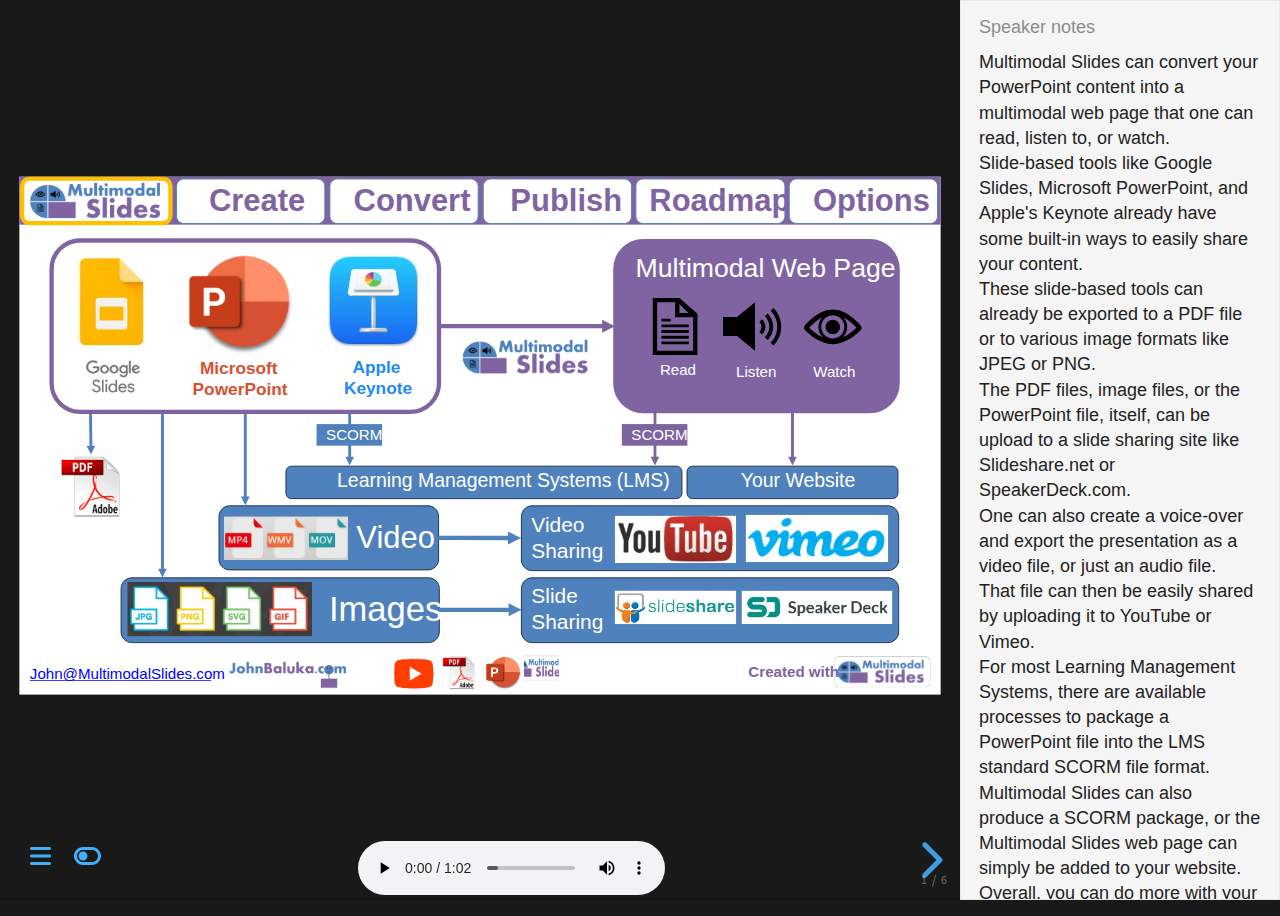
==== commit 4d47f80e: "version 2" ====
--- a/index.htm
+++ b/index.htm
@@ -13,13 +13,14 @@
     <link rel="stylesheet" href="libs/font-awesome/6.5.1/css/all.min.css" />
     <link rel="stylesheet" href="libs/revealjs/plugins/menu/menu.css" />
     <link rel="stylesheet" href="libs/revealjs/plugins/customcontrols/style.css" />
+    <link rel="stylesheet" href="libs/revealjs/plugins/simplemenu/simplemenu.css" />
     <link rel="stylesheet" href="styles.css" />
     <link rel="icon" href="favicon.ico" />
 </head>
 <body>
     <div class="reveal" id="rootReveal">
         <div class="slides">
-            <section id="slide1" transition="fade" data-menu-title="Home">
+            <section id="slide1" data-transition="fade" data-menu-title="Home">
                 <svg class="r-stretch"
                     data-src="images/Slide1.svg"
                     data-cache="disabled"
@@ -27,23 +28,25 @@
                     data-unique-ids="enabled"
                 ></svg>
                 <aside class="notes">
-                    <span id="s1l1" class="line" data-section="slide1" data-type="narration" data-start="00.000" data-end="14.062" data-start-video="00.000" data-end-video="14.062">This is a Preview Release of how Multimodal Slides can convert your PowerPoint content into multimodal content that one can read, listen, or watch. That multimodal content can then be published into your existing website or into a stand-alone website.</span>
-                    <br />
-                    <span id="s1l2" class="line" data-section="slide1" data-type="narration" data-start="14.063" data-end="20.000" data-start-video="14.063" data-end-video="20.000">Since this is a Preview Release, there are some bugs to where various actions and performance aspects may not work as expected.</span>
-                    <br />
-                    <span id="s1l3" class="line" data-section="slide1" data-type="narration" data-start="20.001" data-end="30.000" data-start-video="20.001" data-end-video="30.000">You can also watch the full animated experience on YouTube. The overall goal is to provide a similar experience within the web page as watching the video. Here are some questions I will answer.</span>
-                    <br />
-                    <span id="s1l4" class="line" data-section="slide1" data-type="narration" data-start="30.001" data-end="31.800" data-start-video="30.001" data-end-video="31.800">What is Multimodal content?</span>
-                    <br />
-                    <span id="s1l5" class="line" data-section="slide1" data-type="narration" data-start="31.801" data-end="35.000" data-start-video="31.801" data-end-video="35.000">What tools are available to create Multimodal content?</span>
-                    <br />
-                    <span id="s1l6" class="line" data-section="slide1" data-type="narration" data-start="35.001" data-end="38.000" data-start-video="35.001" data-end-video="38.000">How can you manage and publish Multimodal content?</span>
-                    <br />
-                    <span id="s1l7" class="line" data-section="slide1" data-type="narration" data-start="38.001" data-end="58.049" data-start-video="38.001" data-end-video="58.049">If you are listening to this content, the lower left-hand corner of each slide will provide the source of the voice. This was done to demonstrate what is possible. For this slide, I simply manually recorded my voice using the Narration feature in PowerPoint. In later slides, I will use some various Text-To-Speech voices that are available with the Multimodal Slides Platform.</span>
-                    <br />
-                </aside>
-            </section>
-            <section id="slide2" transition="fade" data-menu-title="What is Multimodal Content?">
+                    <span id="s1l1" class="line" data-section="slide1" data-type="narration" data-start="00.000" data-end="07.407" data-start-video="00.000" data-end-video="07.407">Multimodal Slides can convert your PowerPoint content into a multimodal web page that one can read, listen to, or watch.</span>
+                    <br />
+                    <span id="s1l2" class="line" data-section="slide1" data-type="narration" data-start="07.407" data-end="15.615" data-start-video="07.407" data-end-video="15.615">Slide-based tools like Google Slides, Microsoft PowerPoint, and Apple's Keynote already have some built-in ways to easily share your content.</span>
+                    <br />
+                    <span id="s1l3" class="line" data-section="slide1" data-type="narration" data-start="15.615" data-end="22.697" data-start-video="15.615" data-end-video="22.697">These slide-based tools can already be exported to a PDF file or to various image formats like JPEG or PNG.</span>
+                    <br />
+                    <span id="s1l4" class="line" data-section="slide1" data-type="narration" data-start="22.697" data-end="31.788" data-start-video="22.697" data-end-video="31.788">The PDF files, image files, or the PowerPoint file, itself, can be upload to a slide sharing site like Slideshare.net or SpeakerDeck.com.</span>
+                    <br />
+                    <span id="s1l5" class="line" data-section="slide1" data-type="narration" data-start="31.788" data-end="39.021" data-start-video="31.788" data-end-video="39.021">One can also create a voice-over and export the presentation as a video file, or just an audio file.</span>
+                    <br />
+                    <span id="s1l6" class="line" data-section="slide1" data-type="narration" data-start="39.021" data-end="44.188" data-start-video="39.021" data-end-video="44.188">That file can then be easily shared by uploading it to YouTube or Vimeo.</span>
+                    <br />
+                    <span id="s1l7" class="line" data-section="slide1" data-type="narration" data-start="44.188" data-end="52.571" data-start-video="44.188" data-end-video="52.571">For most Learning Management Systems, there are available processes to package a PowerPoint file into the LMS standard SCORM file format.</span>
+                    <br />
+                    <span id="s1l8" class="line" data-section="slide1" data-type="narration" data-start="52.571" data-end="61.928" data-start-video="52.571" data-end-video="61.928">Multimodal Slides can also produce a SCORM package, or the Multimodal Slides web page can simply be added to your website. Overall, you can do more with your slides.</span>
+                    <br />
+                </aside>
+            </section>
+            <section id="slide2" data-transition="fade" data-menu-title="Create">
                 <svg class="r-stretch"
                     data-src="images/Slide2.svg"
                     data-cache="disabled"
@@ -51,17 +54,23 @@
                     data-unique-ids="enabled"
                 ></svg>
                 <aside class="notes">
-                    <span id="s2l1" class="line" data-section="slide2" data-type="narration" data-start="00.000" data-end="01.991" data-start-video="58.049" data-end-video="60.040">What is Multimodal Content?</span>
-                    <br />
-                    <span id="s2l2" class="line" data-section="slide2" data-type="narration" data-start="01.992" data-end="09.599" data-start-video="60.041" data-end-video="67.648">Multimodal content refers to information or communication that uses multiple modes or channels to convey a message or meaning.</span>
-                    <br />
-                    <span id="s2l3" class="line" data-section="slide2" data-type="narration" data-start="09.600" data-end="15.743" data-start-video="67.649" data-end-video="73.792">These modes can include text, images, audio, video, and interactive elements.</span>
-                    <br />
-                    <span id="s2l4" class="line" data-section="slide2" data-type="narration" data-start="15.744" data-end="23.495" data-start-video="73.793" data-end-video="81.544">The purpose of multimodal content is to enhance the user experience and make the information more engaging and accessible.</span>
-                    <br />
-                </aside>
-            </section>
-            <section id="slide3" transition="fade" data-menu-title="Multimodal Content Examples">
+                    <span id="s2l1" class="line" data-section="slide2" data-type="narration" data-start="00.000" data-end="07.802" data-start-video="61.928" data-end-video="69.730">For example, I simply used PowerPoint to create my website at JohnBaluka.com. I also added external links and</span>
+                    <br />
+                    <span id="s2l2" class="line" data-section="slide2" data-type="narration" data-start="07.802" data-end="12.609" data-start-video="69.730" data-end-video="74.537">internal links to jump to certain slides within PowerPoint that are also carried over into the web page.</span>
+                    <br />
+                    <span id="s2l3" class="line" data-section="slide2" data-type="narration" data-start="12.609" data-end="19.249" data-start-video="74.537" data-end-video="81.177">Along with all the various visual elements, I added animations to where various elements would appear on a mouse click or keystroke.</span>
+                    <br />
+                    <span id="s2l4" class="line" data-section="slide2" data-type="narration" data-start="19.249" data-end="27.121" data-start-video="81.177" data-end-video="89.049">I used the "Notes" for transcript of the slide. Within the transcript, I indicated with the word "CLICK" when an animation should be triggered.</span>
+                    <br />
+                    <span id="s2l5" class="line" data-section="slide2" data-type="narration" data-start="27.121" data-end="35.027" data-start-video="89.049" data-end-video="96.955">To manually record a voice-over, otherwise known as a "Narration", I clicked on "Record", which opened a recording window.</span>
+                    <br />
+                    <span id="s2l6" class="line" data-section="slide2" data-type="narration" data-start="35.027" data-end="51.107" data-start-video="96.955" data-end-video="113.035">Once the recording for each slide is complete, an audio clip appears in the lower right-hand corner. One of the best features of recording a voice-over in PowerPoint is that the audio is saved per slide, therefore if you need to re-record something, you just re-record certain slides.</span>
+                    <br />
+                    <span id="s2l7" class="line" data-section="slide2" data-type="narration" data-start="51.107" data-end="74.837" data-start-video="113.035" data-end-video="136.765">Multimodal Slides has a Text-to-Speech feature. For my website, I used ElevenLabs to clone my voice. Multimodal Slides can use ElevenLabs to convert the transcript into an audio file along with making sure that the various animations are triggered at the right moment. And yes, this website, MultimodalSlides.com, I used the same approach, and my voice-over is a clone.</span>
+                    <br />
+                </aside>
+            </section>
+            <section id="slide3" data-transition="fade" data-menu-title="Convert">
                 <svg class="r-stretch"
                     data-src="images/Slide3.svg"
                     data-cache="disabled"
@@ -69,21 +78,31 @@
                     data-unique-ids="enabled"
                 ></svg>
                 <aside class="notes">
-                    <span id="s3l1" class="line" data-section="slide3" data-type="narration" data-start="00.000" data-end="01.775" data-start-video="23.495" data-end-video="25.270">Some Examples include...</span>
-                    <br />
-                    <span id="s3l2" class="line" data-section="slide3" data-type="narration" data-start="01.776" data-end="09.287" data-start-video="25.271" data-end-video="32.782">Educational Videos: Combining visual aids, spoken explanations, and text annotations to teach a concept.</span>
-                    <br />
-                    <span id="s3l3" class="line" data-section="slide3" data-type="narration" data-start="09.288" data-end="17.015" data-start-video="32.783" data-end-video="40.510">Web Pages: Using a mix of text, images, videos, and interactive graphics to provide a rich user experience.</span>
-                    <br />
-                    <span id="s3l4" class="line" data-section="slide3" data-type="narration" data-start="17.016" data-end="23.807" data-start-video="40.511" data-end-video="47.302">Presentations: Incorporating slides with text, images, and videos to support a verbal presentation.</span>
-                    <br />
-                    <span id="s3l5" class="line" data-section="slide3" data-type="narration" data-start="23.808" data-end="33.599" data-start-video="47.303" data-end-video="57.094">Augmented Reality (AR) and Virtual Reality (VR): Integrating audio, visual, and sometimes tactile elements to create immersive experiences.</span>
-                    <br />
-                    <span id="s3l6" class="line" data-section="slide3" data-type="narration" data-start="33.600" data-end="51.911" data-start-video="57.095" data-end-video="75.406">Interactive Infographics: Combining data visualization, text, and interactive elements to present complex information clearly. By leveraging multiple modes, content creators can cater to different learning styles and preferences, making the information more accessible and engaging.</span>
-                    <br />
-                </aside>
-            </section>
-            <section id="slide4" transition="fade" data-menu-title="Why should you create Multimodal Content?">
+                    <span id="s3l1" class="line" data-section="slide3" data-type="narration" data-start="00.000" data-end="06.281" data-start-video="74.837" data-end-video="81.118">The process to convert a PowerPoint file to a Multimodal web page can be handled in four different ways.</span>
+                    <br />
+                    <span id="s3l2" class="line" data-section="slide3" data-type="narration" data-start="06.281" data-end="16.753" data-start-video="81.118" data-end-video="91.590">The first way is to install the Multimodal Slides application that is currently Windows only. This application will simply put the results into a folder on your computer or Local Area Network.</span>
+                    <br />
+                    <span id="s3l3" class="line" data-section="slide3" data-type="narration" data-start="16.753" data-end="29.175" data-start-video="91.590" data-end-video="104.012">Or the second way, you could upload the PowerPoint file. Once the Multimodal Slides server conversion process is complete, a download link will become available to get the results in a .zip file.</span>
+                    <br />
+                    <span id="s3l4" class="line" data-section="slide3" data-type="narration" data-start="29.175" data-end="47.704" data-start-video="104.012" data-end-video="122.541">Or the third way, you could share your PowerPoint file over Dropbox, Google Drive, box.net, or OneDrive. The Multimodal Slides server process can auto-detect a file change, or get manually triggered, to process the PowerPoint file. The results will be placed in a new folder within your file sharing service.</span>
+                    <br />
+                    <span id="s3l5" class="line" data-section="slide3" data-type="narration" data-start="47.704" data-end="73.525" data-start-video="122.541" data-end-video="148.362">Or the fourth way, you could utilize a shared file repository that has built-in version control like GitHub, Bitbucket, Azure DevOps, or SharePoint. Like the third option, the Multimodal Slides server process can auto-detect a file change within the file repository or get manually triggered to process the PowerPoint file. The results will be placed in a new folder within your file repository.</span>
+                    <br />
+                    <span id="s3l6" class="line" data-section="slide3" data-type="narration" data-start="73.525" data-end="79.225" data-start-video="148.362" data-end-video="154.062">The results of the conversion process that encompass a Multimodal web page are</span>
+                    <br />
+                    <span id="s3l7" class="line" data-section="slide3" data-type="narration" data-start="79.225" data-end="83.961" data-start-video="154.062" data-end-video="158.798">the image files which consists of images in the slides and the slides, themselves.</span>
+                    <br />
+                    <span id="s3l8" class="line" data-section="slide3" data-type="narration" data-start="83.961" data-end="87.561" data-start-video="158.798" data-end-video="162.398">The audio and video files are placed in a separate folder.</span>
+                    <br />
+                    <span id="s3l9" class="line" data-section="slide3" data-type="narration" data-start="87.561" data-end="92.019" data-start-video="162.398" data-end-video="166.856">The transcript for each slide that comes from the Notes are placed in a separate folder.</span>
+                    <br />
+                    <span id="s3l10" class="line" data-section="slide3" data-type="narration" data-start="92.019" data-end="98.660" data-start-video="166.856" data-end-video="173.497">The viewer application is in a separate folder, which means that you do not need to install any special program to handle the viewer.</span>
+                    <br />
+                    <span id="s3l11" class="line" data-section="slide3" data-type="narration" data-start="98.660" data-end="113.393" data-start-video="173.497" data-end-video="188.230">And finally an "index.htm" file is created as an easy way to double-click, or host on your website, with the other sub folders. There are pros and cons to each of these ways to convert your PowerPoint file. You will need to choose what is best for you and your workflow.</span>
+                    <br />
+                </aside>
+            </section>
+            <section id="slide4" data-transition="fade" data-menu-title="Publish">
                 <svg class="r-stretch"
                     data-src="images/Slide4.svg"
                     data-cache="disabled"
@@ -91,19 +110,17 @@
                     data-unique-ids="enabled"
                 ></svg>
                 <aside class="notes">
-                    <span id="s4l1" class="line" data-section="slide4" data-type="narration" data-start="00.000" data-end="02.615" data-start-video="51.911" data-end-video="54.526">Why should you create Multimodal Content?</span>
-                    <br />
-                    <span id="s4l2" class="line" data-section="slide4" data-type="narration" data-start="02.616" data-end="15.407" data-start-video="54.527" data-end-video="67.318">"The world is moving to a place where content needs to be in multiple forms because consumers are consuming content in multiple ways." - said by Gary Vaynerchuk (also known as Gary V.)</span>
-                    <br />
-                    <span id="s4l3" class="line" data-section="slide4" data-type="narration" data-start="15.408" data-end="17.543" data-start-video="67.319" data-end-video="69.454">Well, does this sound overwhelming?</span>
-                    <br />
-                    <span id="s4l4" class="line" data-section="slide4" data-type="narration" data-start="17.544" data-end="21.239" data-start-video="69.455" data-end-video="73.150">It sounds like you need a lot of different tools,</span>
-                    <br />
-                    <span id="s4l5" class="line" data-section="slide4" data-type="narration" data-start="21.240" data-end="32.903" data-start-video="73.151" data-end-video="84.814">and a lot of effort, and maybe more people, to manage and publish content in multiple ways. Overall, this sounds painful and not practical to manage.</span>
-                    <br />
-                </aside>
-            </section>
-            <section id="slide5" transition="fade" data-menu-title="The Problem">
+                    <span id="s4l1" class="line" data-section="slide4" data-type="narration" data-start="00.000" data-end="05.676" data-start-video="113.393" data-end-video="119.069">The web page created by Multimodal Slides can be published and integrated in multiple ways.</span>
+                    <br />
+                    <span id="s4l2" class="line" data-section="slide4" data-type="narration" data-start="05.676" data-end="24.671" data-start-video="119.069" data-end-video="138.064">First, it can simply be added to your website. You could be using WordPress, Umbraco, Orchard, or one of the many other options. You may have a custom web site that makes it even easier to integrate. You could also host a free website on GitHub Pages and make it a stand-alone website.</span>
+                    <br />
+                    <span id="s4l3" class="line" data-section="slide4" data-type="narration" data-start="24.671" data-end="42.863" data-start-video="138.064" data-end-video="156.256">Second, if you are invested into a workflow platform, like a Learning Management System (LMS), Content Management System (CMS), or a Wiki, then a special import package like SCORM can be created, or a special API connection and process, can be handled within Multimodal Slides.</span>
+                    <br />
+                    <span id="s4l4" class="line" data-section="slide4" data-type="narration" data-start="42.863" data-end="61.301" data-start-video="156.256" data-end-video="174.694">Third, do you need a fully integrated solution? Something that is self-hosted or managed-hosted? Along with a web application, do you also need a mobile or desktop application? The Multimodal web page can be published and shared in a manner that best suits your needs and those of your organization.</span>
+                    <br />
+                </aside>
+            </section>
+            <section id="slide5" data-transition="fade" data-menu-title="Roadmap">
                 <svg class="r-stretch"
                     data-src="images/Slide5.svg"
                     data-cache="disabled"
@@ -111,33 +128,25 @@
                     data-unique-ids="enabled"
                 ></svg>
                 <aside class="notes">
-                    <span id="s5l1" class="line" data-section="slide5" data-type="narration" data-start="00.000" data-end="07.199" data-start-video="32.903" data-end-video="40.102">Let's first acknowledge and break down this problem. Creating, converting, and publishing multimodal content</span>
-                    <br />
-                    <span id="s5l2" class="line" data-section="slide5" data-type="narration" data-start="07.200" data-end="08.975" data-start-video="40.103" data-end-video="41.878">requires a lot of effort.</span>
-                    <br />
-                    <span id="s5l3" class="line" data-section="slide5" data-type="narration" data-start="08.976" data-end="19.343" data-start-video="41.879" data-end-video="52.246">Let's start simple, you can create a document in Microsoft Word or diagram in another tool, convert it to a PDF or images, and then publish it by emailing the attachments.</span>
-                    <br />
-                    <span id="s5l4" class="line" data-section="slide5" data-type="narration" data-start="19.344" data-end="30.767" data-start-video="52.247" data-end-video="63.670">A more common example, is to use a web page editor within a platform like WordPress, to where it converts the HTML content into a blog post, and then handles making it live in your website.</span>
-                    <br />
-                    <span id="s5l5" class="line" data-section="slide5" data-type="narration" data-start="30.768" data-end="40.703" data-start-video="63.671" data-end-video="73.606">Nowadays, more people are using markdown in a platform like a Wiki, to where it compiles and converts to HTML content, and then handles making it live in your Wiki.</span>
-                    <br />
-                    <span id="s5l6" class="line" data-section="slide5" data-type="narration" data-start="40.704" data-end="49.607" data-start-video="73.607" data-end-video="82.510">When it comes to video, many people use Camtasia, then export the video to a .mp4 file, and then upload it to a video platform like YouTube.</span>
-                    <br />
-                    <span id="s5l7" class="line" data-section="slide5" data-type="narration" data-start="49.608" data-end="58.295" data-start-video="82.511" data-end-video="91.198">For audio, many people use Audacity, then export the video to a .mp3 file, and then upload it to a podcast platform like Spotify.</span>
-                    <br />
-                    <span id="s5l8" class="line" data-section="slide5" data-type="narration" data-start="58.296" data-end="70.967" data-start-video="91.199" data-end-video="103.870">And finally, there are a websites dedicated to sharing presentation files, to where you can upload your PowerPoint file, and the website will handle converting and sharing the presentation. In summary, there are</span>
-                    <br />
-                    <span id="s5l9" class="line" data-section="slide5" data-type="narration" data-start="70.968" data-end="73.199" data-start-video="103.871" data-end-video="106.102">too many editors needed,</span>
-                    <br />
-                    <span id="s5l10" class="line" data-section="slide5" data-type="narration" data-start="73.200" data-end="76.391" data-start-video="106.103" data-end-video="109.294">too many outputs to understand and manage,</span>
-                    <br />
-                    <span id="s5l11" class="line" data-section="slide5" data-type="narration" data-start="76.392" data-end="81.167" data-start-video="109.295" data-end-video="114.070">and too many ways to manage on how you share your content. Therefore,</span>
-                    <br />
-                    <span id="s5l12" class="line" data-section="slide5" data-type="narration" data-start="81.168" data-end="86.471" data-start-video="114.071" data-end-video="119.374">this is why most of us do not create Multimodal content. It is too hard.</span>
-                    <br />
-                </aside>
-            </section>
-            <section id="slide6" transition="fade" data-menu-title="The Dream">
+                    <span id="s5l1" class="line" data-section="slide5" data-type="narration" data-start="00.000" data-end="03.193" data-start-video="61.301" data-end-video="64.494">Here are some of the features on the roadmap.</span>
+                    <br />
+                    <span id="s5l2" class="line" data-section="slide5" data-type="narration" data-start="03.193" data-end="12.226" data-start-video="64.494" data-end-video="73.527">The output from Multimodal Slides will continue to evolve to better support mobile (small screen) devices, Search Engine Optimization, and accessibility needs.</span>
+                    <br />
+                    <span id="s5l3" class="line" data-section="slide5" data-type="narration" data-start="12.226" data-end="28.109" data-start-video="73.527" data-end-video="89.410">I am working through providing better formatting capabilities in your Notes -- the transcript of the presentation. The use of Markdown is a popular request. Also, the use of external tools like Microsoft Word to be used instead of the Notes section in PowerPoint is getting tested.</span>
+                    <br />
+                    <span id="s5l4" class="line" data-section="slide5" data-type="narration" data-start="28.109" data-end="32.403" data-start-video="89.410" data-end-video="93.704">The primary goal is to provide more viewing options, otherwise known as modes.</span>
+                    <br />
+                    <span id="s5l5" class="line" data-section="slide5" data-type="narration" data-start="32.403" data-end="43.805" data-start-video="93.704" data-end-video="105.106">The Presentation Mode is the current available experience. It is a similar experience on how you can share an embedded PowerPoint or Google Slides presentation without the player capability.</span>
+                    <br />
+                    <span id="s5l6" class="line" data-section="slide5" data-type="narration" data-start="43.805" data-end="50.887" data-start-video="105.106" data-end-video="112.188">The Reading Mode has more of a Blog Post look and feel. It is a nice alternative for someone that wants to quickly scroll through the content.</span>
+                    <br />
+                    <span id="s5l7" class="line" data-section="slide5" data-type="narration" data-start="50.887" data-end="60.176" data-start-video="112.188" data-end-video="121.477">The Video Player Mode is a combination of the Presentation Mode and the Reading Mode. As the presentation plays, the notes and slide thumbnails scroll with the player.</span>
+                    <br />
+                    <span id="s5l8" class="line" data-section="slide5" data-type="narration" data-start="60.176" data-end="73.353" data-start-video="121.477" data-end-video="134.654">A fully automated service will eventually be available, allowing users to pay per file for a few dollars or subscribe to better utilize the Multimodal Slides platform. If you don't want to wait, feel free to review my options on how we can work together.</span>
+                    <br />
+                </aside>
+            </section>
+            <section id="slide6" data-transition="fade" data-menu-title="Options">
                 <svg class="r-stretch"
                     data-src="images/Slide6.svg"
                     data-cache="disabled"
@@ -145,171 +154,21 @@
                     data-unique-ids="enabled"
                 ></svg>
                 <aside class="notes">
-                    <span id="s6l1" class="line" data-section="slide6" data-type="narration" data-start="00.000" data-end="04.007" data-start-video="86.471" data-end-video="90.478">Creating, converting, and publishing Content needs to be Easier!</span>
-                    <br />
-                    <span id="s6l2" class="line" data-section="slide6" data-type="narration" data-start="04.008" data-end="07.607" data-start-video="90.479" data-end-video="94.078">Ideally, we want to use one editing tool,</span>
-                    <br />
-                    <span id="s6l3" class="line" data-section="slide6" data-type="narration" data-start="07.608" data-end="11.447" data-start-video="94.079" data-end-video="97.918">we want our outputs to be managed automatically, and</span>
-                    <br />
-                    <span id="s6l4" class="line" data-section="slide6" data-type="narration" data-start="11.448" data-end="14.543" data-start-video="97.919" data-end-video="101.014">we want our publishing to be easily managed.</span>
-                    <br />
-                </aside>
-            </section>
-            <section id="slide7" transition="fade" data-menu-title="The Fix">
-                <svg class="r-stretch"
-                    data-src="images/Slide7.svg"
-                    data-cache="disabled"
-                    data-js="enabled"
-                    data-unique-ids="enabled"
-                ></svg>
-                <aside class="notes">
-                    <span id="s7l1" class="line" data-section="slide7" data-type="narration" data-start="00.000" data-end="09.359" data-start-video="14.543" data-end-video="23.902">Let's see how Multimodal Slides can make this easier. Multimodal Slides is based on using slide editing tools that you are already using, like PowerPoint.</span>
-                    <br />
-                    <span id="s7l2" class="line" data-section="slide7" data-type="narration" data-start="09.360" data-end="15.935" data-start-video="23.903" data-end-video="30.478">To make some creation tasks faster, Multimodal Slides uses some practical A.I. assistance, if needed.</span>
-                    <br />
-                    <span id="s7l3" class="line" data-section="slide7" data-type="narration" data-start="15.936" data-end="21.239" data-start-video="30.479" data-end-video="35.782">Next, Multimodal Slides can generate multimodal content that can then</span>
-                    <br />
-                    <span id="s7l4" class="line" data-section="slide7" data-type="narration" data-start="21.240" data-end="23.783" data-start-video="35.783" data-end-video="38.326">be published to a website.</span>
-                    <br />
-                </aside>
-            </section>
-            <section id="slide8" transition="fade" data-menu-title="A Solution">
-                <svg class="r-stretch"
-                    data-src="images/Slide8.svg"
-                    data-cache="disabled"
-                    data-js="enabled"
-                    data-unique-ids="enabled"
-                ></svg>
-                <aside class="notes">
-                    <span id="s8l1" class="line" data-section="slide8" data-type="narration" data-start="00.000" data-end="02.135" data-start-video="23.783" data-end-video="25.918">For example,</span>
-                    <br />
-                    <span id="s8l2" class="line" data-section="slide8" data-type="narration" data-start="02.136" data-end="25.895" data-start-video="25.919" data-end-video="49.678">Multimodal Slides can use Text-to-Speech to convert your slide notes to a narration audio clip. PowerPoint has a built-in feature for you to manually record your presentation to where the audio clip is saved per slide. By itself, it is an awesome feature. However, if you want to simply type what you would say, then Multimodal Slides can handle the Text-to-Speech conversion along with the timestamps of your animations.</span>
-                    <br />
-                    <span id="s8l3" class="line" data-section="slide8" data-type="narration" data-start="25.896" data-end="41.183" data-start-video="49.679" data-end-video="64.966">Multimodal Slides will convert your slides to SVG images, export narration audio clips as .mp3 files, and create HTML using the reveal.js standard. Reveal.js is a free and open source HTML presentation framework.</span>
-                    <br />
-                    <span id="s8l4" class="line" data-section="slide8" data-type="narration" data-start="41.184" data-end="56.183" data-start-video="64.967" data-end-video="79.966">Once everything is converted, Multimodal Slides copy all converted content to your GitHub repository, you can then use GitHub Pages to Host a site for free. Since this is your GitHub repository, you own and control all converted content.</span>
-                    <br />
-                </aside>
-            </section>
-            <section id="slide9" transition="fade" data-menu-title="Email me at John@MultimodalSlides.com to be a Beta User">
-                <svg class="r-stretch"
-                    data-src="images/Slide9.svg"
-                    data-cache="disabled"
-                    data-js="enabled"
-                    data-unique-ids="enabled"
-                ></svg>
-                <aside class="notes">
-                    <span id="s9l1" class="line" data-section="slide9" data-type="narration" data-start="00.000" data-end="05.255" data-start-video="56.183" data-end-video="61.438">If interested, email me at John@MultimodalSlides.com to become a Beta User.</span>
-                    <br />
-                    <span id="s9l2" class="line" data-section="slide9" data-type="narration" data-start="05.256" data-end="13.400" data-start-video="61.439" data-end-video="69.583">Overall, I'm looking for PowerPoint users, speakers, trainers, teachers, documentarians, and bloggers. Availability is limited.</span>
-                    <br />
-                    <span id="s9l3" class="line" data-section="slide9" data-type="narration" data-start="13.401" data-end="17.000" data-start-video="69.584" data-end-video="73.183">Help me shape Multimodal Slides to provide what is important to you.</span>
-                    <br />
-                    <span id="s9l4" class="line" data-section="slide9" data-type="narration" data-start="17.001" data-end="22.000" data-start-video="73.184" data-end-video="78.183">Also, by emailing me, you will be added to my email list, to get updates on progress and releases.</span>
-                    <br />
-                    <span id="s9l5" class="line" data-section="slide9" data-type="narration" data-start="22.001" data-end="26.123" data-start-video="78.184" data-end-video="82.306">Feel free to take a pause, and email me now.</span>
-                    <br />
-                </aside>
-            </section>
-            <section id="slide10" transition="fade" data-menu-title="Not many options for Slide-based Tools">
-                <svg class="r-stretch"
-                    data-src="images/Slide10.svg"
-                    data-cache="disabled"
-                    data-js="enabled"
-                    data-unique-ids="enabled"
-                ></svg>
-                <aside class="notes">
-                    <span id="s10l1" class="line" data-section="slide10" data-type="narration" data-start="00.000" data-end="05.903" data-start-video="26.123" data-end-video="32.026">There are not many good options for sharing and publishing from slide-based tools, like PowerPoint</span>
-                    <br />
-                    <span id="s10l2" class="line" data-section="slide10" data-type="narration" data-start="05.904" data-end="18.047" data-start-video="32.027" data-end-video="44.170">The slide sharing sites like Slideshare.net, Speaker Deck and Deck Links are too limited. Many show a lot of ads, do a poor job of converting the slides to images, and provide a weak user interface.</span>
-                    <br />
-                    <span id="s10l3" class="line" data-section="slide10" data-type="narration" data-start="18.048" data-end="36.959" data-start-video="44.171" data-end-video="63.082">A Learning Management System (LMS) might be too much, meaning too expensive or too complicated. iSpring Solutions integrates into PowerPoint, but the converted content is just ok. Articulate Storyline and Adobe Captivate are popular in the Instructional Design space but might be more than what you need.</span>
-                    <br />
-                    <span id="s10l4" class="line" data-section="slide10" data-type="narration" data-start="36.960" data-end="55.271" data-start-video="63.083" data-end-video="81.394">Canva has become a lot more popular as a PowerPoint alternative. Prezi and Pitch have also come a long way. However, when it comes to using those alternatives, they might be a little too different than what you might be used to in PowerPoint. All three alternatives usually do a poor job importing a PowerPoint file.</span>
-                    <br />
-                </aside>
-            </section>
-            <section id="slide11" transition="fade" data-menu-title="This Website (MultimodalSlides.com)">
-                <svg class="r-stretch"
-                    data-src="images/Slide11.svg"
-                    data-cache="disabled"
-                    data-js="enabled"
-                    data-unique-ids="enabled"
-                ></svg>
-                <aside class="notes">
-                    <span id="s11l1" class="line" data-section="slide11" data-type="narration" data-start="00.000" data-end="05.303" data-start-video="55.271" data-end-video="60.574">The MultimodalSlides.com website was created using the Multimodal Slides platform.</span>
-                    <br />
-                    <span id="s11l2" class="line" data-section="slide11" data-type="narration" data-start="05.304" data-end="10.151" data-start-video="60.575" data-end-video="65.422">All of the content created for MultimodalSlides.com was done in PowerPoint.</span>
-                    <br />
-                    <span id="s11l3" class="line" data-section="slide11" data-type="narration" data-start="10.152" data-end="15.911" data-start-video="65.423" data-end-video="71.182">The Multimodal Slides platform used Text-to-Speech for some slides and converted to a web page.</span>
-                    <br />
-                    <span id="s11l4" class="line" data-section="slide11" data-type="narration" data-start="15.912" data-end="21.215" data-start-video="71.183" data-end-video="76.486">The MultimodalSlides.com website is hosted on GitHub Pages for free.</span>
-                    <br />
-                </aside>
-            </section>
-            <section id="slide12" transition="fade" data-menu-title="Nothing else out there provides this Multimodal Experience!">
-                <svg class="r-stretch"
-                    data-src="images/Slide12.svg"
-                    data-cache="disabled"
-                    data-js="enabled"
-                    data-unique-ids="enabled"
-                ></svg>
-                <aside class="notes">
-                    <span id="s12l1" class="line" data-section="slide12" data-type="narration" data-start="00.000" data-end="04.751" data-start-video="21.215" data-end-video="25.966">There is nothing else out there that provides this Multimodal Experience!</span>
-                    <br />
-                    <span id="s12l2" class="line" data-section="slide12" data-type="narration" data-start="04.752" data-end="11.111" data-start-video="25.967" data-end-video="32.326">For Multimodal Slides, you just need to use PowerPoint and there are no add-ins to install.</span>
-                    <br />
-                    <span id="s12l3" class="line" data-section="slide12" data-type="narration" data-start="11.112" data-end="16.799" data-start-video="32.327" data-end-video="38.014">Multimodal Slides provides the best conversion of slides to SVG images.</span>
-                    <br />
-                    <span id="s12l4" class="line" data-section="slide12" data-type="narration" data-start="16.800" data-end="22.511" data-start-video="38.015" data-end-video="43.726">Most importantly, Multimodal Slides does not own or store your data!</span>
-                    <br />
-                </aside>
-            </section>
-            <section id="slide13" transition="fade" data-menu-title="Roadmap">
-                <svg class="r-stretch"
-                    data-src="images/Slide13.svg"
-                    data-cache="disabled"
-                    data-js="enabled"
-                    data-unique-ids="enabled"
-                ></svg>
-                <aside class="notes">
-                    <span id="s13l1" class="line" data-section="slide13" data-type="narration" data-start="00.000" data-end="02.303" data-start-video="22.511" data-end-video="24.814">Here are some of the features on the roadmap.</span>
-                    <br />
-                    <span id="s13l2" class="line" data-section="slide13" data-type="narration" data-start="02.304" data-end="06.959" data-start-video="24.815" data-end-video="29.470">The ability to clone your voice as a text-to-speech option is currently a popular item.</span>
-                    <br />
-                    <span id="s13l3" class="line" data-section="slide13" data-type="narration" data-start="06.960" data-end="15.479" data-start-video="29.471" data-end-video="37.990">Providing better formatting capabilities in your Notes, also thought of as the text or transcript of the content. The use of Markdown is a popular request.</span>
-                    <br />
-                    <span id="s13l4" class="line" data-section="slide13" data-type="narration" data-start="15.480" data-end="20.087" data-start-video="37.991" data-end-video="42.598">The primary goal is to provide more viewing options, otherwise known as modes.</span>
-                    <br />
-                    <span id="s13l5" class="line" data-section="slide13" data-type="narration" data-start="20.088" data-end="30.383" data-start-video="42.599" data-end-video="52.894">The Presentation Mode is the current available experience. It is a similar experience on how you can share an embedded PowerPoint or Google Slides presentation without the player capability.</span>
-                    <br />
-                    <span id="s13l6" class="line" data-section="slide13" data-type="narration" data-start="30.384" data-end="37.487" data-start-video="52.895" data-end-video="59.998">The Reading Mode has more of a Blog Post look and feel. It is a nice alternative for someone that want to quickly scroll through the content.</span>
-                    <br />
-                    <span id="s13l7" class="line" data-section="slide13" data-type="narration" data-start="37.488" data-end="46.727" data-start-video="59.999" data-end-video="69.238">The Video Player Mode is a combination of the Presentation Mode and the Reading Mode. As the presentation plays, the notes and slide thumbnails scroll with the player.</span>
-                    <br />
-                    <span id="s13l8" class="line" data-section="slide13" data-type="narration" data-start="46.728" data-end="55.055" data-start-video="69.239" data-end-video="77.566">Also, providing an integration with your web site seems like a useful feature. Overall, we need to hear from you on what you find important.</span>
-                    <br />
-                </aside>
-            </section>
-            <section id="slide14" transition="fade" data-menu-title="Choose your modality">
-                <svg class="r-stretch"
-                    data-src="images/Slide14.svg"
-                    data-cache="disabled"
-                    data-js="enabled"
-                    data-unique-ids="enabled"
-                ></svg>
-                <aside class="notes">
-                    <span id="s14l1" class="line" data-section="slide14" data-type="narration" data-start="00.000" data-end="03.800" data-start-video="55.055" data-end-video="58.855">You can choose your modality, through traditional sources.</span>
-                    <br />
-                    <span id="s14l2" class="line" data-section="slide14" data-type="narration" data-start="03.801" data-end="06.000" data-start-video="58.856" data-end-video="61.055">This content can be downloaded as a PDF</span>
-                    <br />
-                    <span id="s14l3" class="line" data-section="slide14" data-type="narration" data-start="06.001" data-end="07.400" data-start-video="61.056" data-end-video="62.455">or watched on YouTube.</span>
-                    <br />
-                    <span id="s14l4" class="line" data-section="slide14" data-type="narration" data-start="07.401" data-end="12.000" data-start-video="62.456" data-end-video="67.055">You can download the source PowerPoint file to run the slide show with the narrations.</span>
-                    <br />
-                    <span id="s14l5" class="line" data-section="slide14" data-type="narration" data-start="12.001" data-end="18.000" data-start-video="67.056" data-end-video="73.055">Also, you can go to GitHub to see how the code and data behind the website is structured.</span>
-                    <br />
-                    <span id="s14l6" class="line" data-section="slide14" data-type="narration" data-start="18.001" data-end="24.009" data-start-video="73.056" data-end-video="79.064">Email me at John@MultimodalSlides.com to become a Beta User and to get on the email list.</span>
+                    <span id="s6l1" class="line" data-section="slide6" data-type="narration" data-start="00.000" data-end="04.969" data-start-video="73.353" data-end-video="78.322">Until this service can be fully automated, I have three options for how we can work together.</span>
+                    <br />
+                    <span id="s6l2" class="line" data-section="slide6" data-type="narration" data-start="04.969" data-end="20.074" data-start-video="78.322" data-end-video="93.427">First, we can have a Conversion with a handful of your presentation files. This allows you to see and work with the results. The price for a Conversion is usually within four figures, and the turnaround time is within days. From there, you can publish the results to your website.</span>
+                    <br />
+                    <span id="s6l3" class="line" data-section="slide6" data-type="narration" data-start="20.074" data-end="35.701" data-start-video="93.427" data-end-video="109.054">Second, once you are satisfied with one or more Conversions, then needing help setting up, or integrating into, a website could be your next step. The price for processing and deploying to your website is usually within five figures and usually spans between four and twelve weeks.</span>
+                    <br />
+                    <span id="s6l4" class="line" data-section="slide6" data-type="narration" data-start="35.701" data-end="51.769" data-start-video="109.054" data-end-video="125.122">Third, if you expect you'll need to update your website often, then you will need some workflow automation to process and deploy to your website on a regular basis. The price for a Workflow implementation is usually within six figures, and the duration is usually between six and twelve months.</span>
+                    <br />
+                    <span id="s6l5" class="line" data-section="slide6" data-type="narration" data-start="51.769" data-end="55.496" data-start-video="125.122" data-end-video="128.849">For everything I do, I provide a 100% guarantee for my work.</span>
+                    <br />
+                    <span id="s6l6" class="line" data-section="slide6" data-type="narration" data-start="55.496" data-end="59.711" data-start-video="128.849" data-end-video="133.064">I always start with a Free Consultation to see if there is a good fit.</span>
+                    <br />
+                    <span id="s6l7" class="line" data-section="slide6" data-type="narration" data-start="59.711" data-end="66.944" data-start-video="133.064" data-end-video="140.297">To start the conversation, email me at John@MultimodalSlides.com. I look forward to hearing from you.</span>
+                    <br />
+                    <span id="s6l8" class="line" data-section="slide6" data-type="narration" data-start="66.944" data-end="90.465" data-start-video="140.297" data-end-video="163.818">Also feel free to learn more about me at JohnBaluka.com, check out the Multimodal Slides YouTube channel, download this content as a PDF, download this source PowerPoint file that created this website, or check out the GitHub Pages repository where this website is hosted. Of course, this website, MultimodalSlides.com, was created within the platform, I would appreciate any feedback to help me make it better.</span>
                     <br />
                 </aside>
             </section>
@@ -330,6 +189,10 @@
     <script src="libs/revealjs/plugins/customcontrols/plugin.js"></script>
     <!-- audio-slideshow -->
     <script src="libs/revealjs/plugins/audio-slideshow/plugin.js"></script>
+    <script src="libs/revealjs/plugins/audio-slideshow/recorder.js"></script>
+    <script src="libs/revealjs/plugins/audio-slideshow/RecordRTC.js"></script>
+    <!-- https://github.com/martinomagnifico/reveal.js-simplemenu -->
+    <script src="libs/revealjs/plugins/simplemenu/simplemenu.js"></script>
     <!-- https://github.com/shubhamjain/svg-loader -->
     <script src="libs/svg-loader/svg-loader.min.js" async></script>
     <script src="scripts.js"></script>
--- a/libs/revealjs/plugins/simplemenu/simplemenu.css
+++ b/libs/revealjs/plugins/simplemenu/simplemenu.css
@@ -0,0 +1,190 @@
+.menubar {
+  display: -webkit-box;
+  display: -ms-flexbox;
+  display: flex;
+  -webkit-transition: -webkit-transform 0.8s cubic-bezier(0.26, 0.86, 0.44, 0.985);
+  transition: -webkit-transform 0.8s cubic-bezier(0.26, 0.86, 0.44, 0.985);
+  -o-transition: transform 0.8s cubic-bezier(0.26, 0.86, 0.44, 0.985);
+  transition: transform 0.8s cubic-bezier(0.26, 0.86, 0.44, 0.985);
+  transition: transform 0.8s cubic-bezier(0.26, 0.86, 0.44, 0.985), -webkit-transform 0.8s cubic-bezier(0.26, 0.86, 0.44, 0.985);
+  -webkit-transform: translateY(-100%);
+      -ms-transform: translateY(-100%);
+          transform: translateY(-100%);
+  color: inherit;
+  z-index: 2;
+  position: absolute;
+  -webkit-box-sizing: border-box;
+          box-sizing: border-box;
+  -webkit-box-pack: justify;
+      -ms-flex-pack: justify;
+          justify-content: space-between;
+  width: 100%;
+  font-size: clamp(16px, var(--r-main-font-size) * var(--simplemenu-scale, 0.75), 80px);
+  line-height: 1;
+}
+.menubar * {
+  -webkit-box-sizing: border-box;
+          box-sizing: border-box;
+}
+html:not(.print-pdf) body:not(.hide-menubar) .reveal.ready:not(.hide-menubar) .menubar {
+  -webkit-transform: translateY(0);
+      -ms-transform: translateY(0);
+          transform: translateY(0);
+}
+body.hide-menubar .reveal.ready .menubar a {
+  -webkit-transition: opacity 0.8s cubic-bezier(0.26, 0.86, 0.44, 0.985);
+  -o-transition: opacity 0.8s cubic-bezier(0.26, 0.86, 0.44, 0.985);
+  transition: opacity 0.8s cubic-bezier(0.26, 0.86, 0.44, 0.985);
+}
+.menubar.bottom {
+  -webkit-transform: translateY(100%);
+      -ms-transform: translateY(100%);
+          transform: translateY(100%);
+}
+.menubar:before, .menubar:after {
+  content: "";
+  position: absolute;
+  left: 0;
+  right: 0;
+  border-bottom: 1px solid currentColor;
+  opacity: 0.3;
+}
+.menubar:before {
+  top: 0;
+}
+.menubar:after {
+  bottom: 0;
+}
+.menubar:before {
+  opacity: 0;
+}
+.menubar.bottom:after {
+  opacity: 0;
+}
+.menubar.bottom:before {
+  opacity: 0.3;
+}
+.print-pdf .pdf-page:not(.hide-menubar) .menubar {
+  -webkit-transform: translateY(0);
+      -ms-transform: translateY(0);
+          transform: translateY(0);
+}
+.menubar a {
+  -webkit-transition: opacity 0.2s ease-in-out;
+  -o-transition: opacity 0.2s ease-in-out;
+  transition: opacity 0.2s ease-in-out;
+  display: -webkit-box;
+  display: -ms-flexbox;
+  display: flex;
+  -webkit-font-smoothing: subpixel-antialiased;
+  -moz-osx-font-smoothing: grayscale;
+  padding: 0.4em 0;
+}
+.menubar > ul {
+  -webkit-transition: opacity 0.8s cubic-bezier(0.26, 0.86, 0.44, 0.985);
+  -o-transition: opacity 0.8s cubic-bezier(0.26, 0.86, 0.44, 0.985);
+  transition: opacity 0.8s cubic-bezier(0.26, 0.86, 0.44, 0.985);
+  display: -webkit-box;
+  display: -ms-flexbox;
+  display: flex;
+  -ms-flex-wrap: wrap;
+      flex-wrap: wrap;
+  -webkit-box-orient: horizontal;
+  -webkit-box-direction: normal;
+      -ms-flex-direction: row;
+          flex-direction: row;
+  -webkit-box-pack: center;
+      -ms-flex-pack: center;
+          justify-content: center;
+  -webkit-box-align: center;
+      -ms-flex-align: center;
+          align-items: center;
+  list-style-type: none;
+  padding: 0;
+  margin: 0 auto;
+  gap: 1.5em;
+}
+.menubar > ul li {
+  -webkit-box-sizing: border-box;
+          box-sizing: border-box;
+  -webkit-box-flex: 1;
+      -ms-flex: 1;
+          flex: 1;
+  display: -webkit-box;
+  display: -ms-flexbox;
+  display: flex;
+}
+.menubar > ul li:before {
+  display: none;
+}
+.menubar > ul li + li {
+  margin: 0;
+}
+.menubar > ul a {
+  -webkit-box-flex: 0;
+      -ms-flex: 0;
+          flex: 0;
+  white-space: nowrap;
+  -webkit-box-align: center;
+      -ms-flex-align: center;
+          align-items: center;
+  opacity: 0.33;
+  padding: 0.5em;
+  color: currentColor;
+}
+.menubar > ul a:hover {
+  color: currentColor;
+  opacity: 0.75;
+}
+.menubar > ul li a.active, .menubar > ul li.active a {
+  opacity: 1;
+}
+
+.hide-menu .menu, .hide-menu .menu, [data-state=hide-menu] .menu {
+  opacity: 0;
+}
+
+.reveal .slide-number, .menubar .slide-number {
+  background: none;
+  font-family: inherit;
+  color: inherit;
+}
+.reveal .slide-number a, .menubar .slide-number a {
+  padding: 0;
+  opacity: 0.33;
+  color: currentColor;
+}
+.reveal .slide-number a:hover, .menubar .slide-number a:hover {
+  color: currentColor;
+  opacity: 0.75;
+}
+
+.menubar .slide-number {
+  display: -webkit-box !important;
+  display: -ms-flexbox !important;
+  display: flex !important;
+  -webkit-box-orient: horizontal;
+  -webkit-box-direction: normal;
+      -ms-flex-direction: row;
+          flex-direction: row;
+  -webkit-box-align: center;
+      -ms-flex-align: center;
+          align-items: center;
+  justify-items: center;
+  font-size: 0.75em;
+  height: 100%;
+  right: 0;
+  bottom: auto;
+  z-index: 0;
+  padding: 0;
+  padding-right: 1em;
+}
+
+.slides ~ .menubar, .menubar.bottom {
+  top: auto;
+  bottom: 0;
+}
+
+.slides ~ .menubar ~ .controls {
+  margin-bottom: clamp(16px, 2.5 * var(--r-main-font-size) * var(--simplemenu-scale, 0.75), 100px);
+}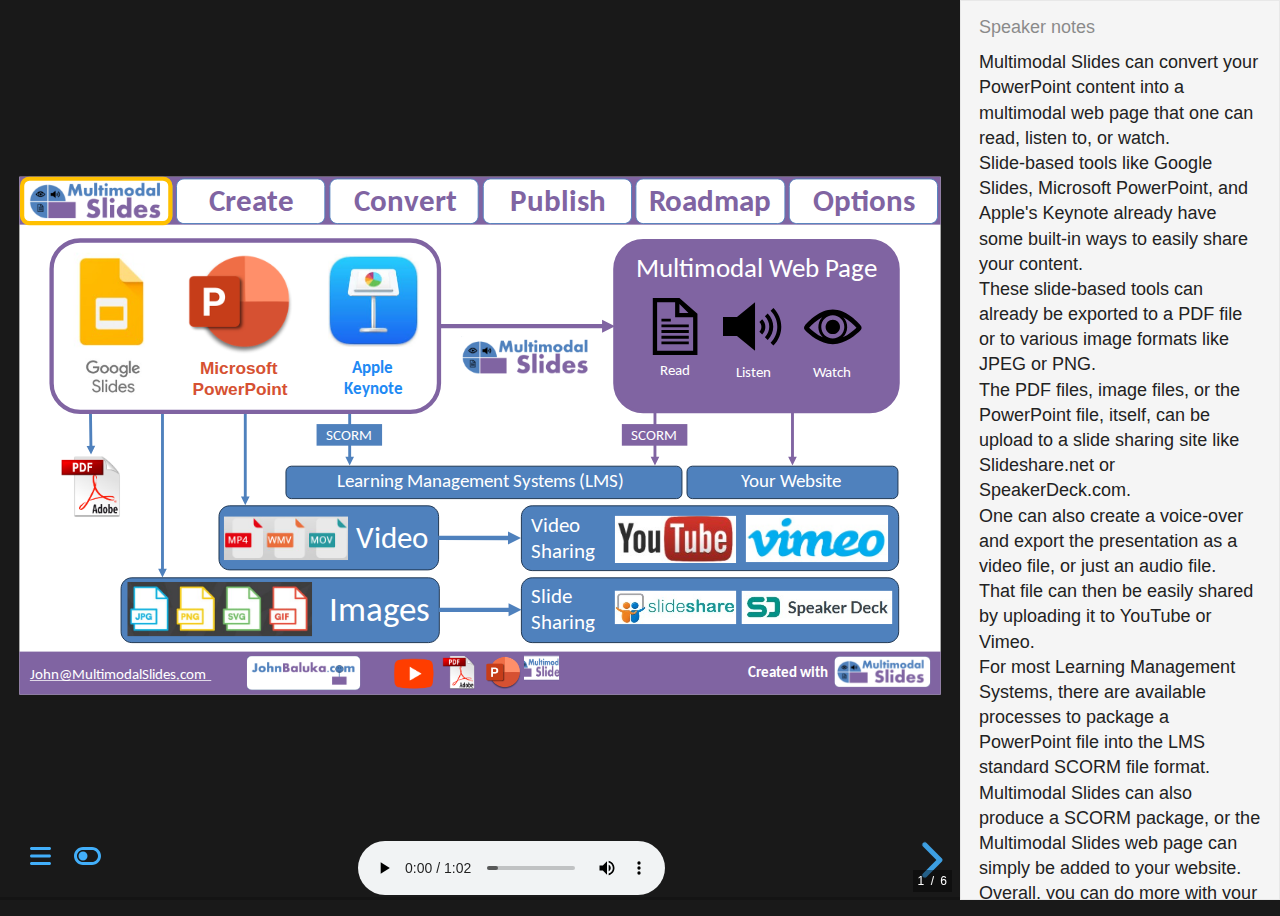
==== commit 5afc180e: "version 3" ====
--- a/index.htm
+++ b/index.htm
@@ -7,13 +7,13 @@
     <meta property="og:image" content="images/Slide1.png" />
     <meta property="og:title" content="Multimodal Slides" />
     <meta property="og:description" content="Multimodal Slides can convert your PowerPoint content into a Multimodal website." />
+    <link rel="stylesheet" href="https://fonts.googleapis.com/css2?family=Carlito&display=swap" />
     <link rel="stylesheet" href="libs/revealjs/5.0.5/reset.css" />
     <link rel="stylesheet" href="libs/revealjs/5.0.5/reveal.css" />
     <link rel="stylesheet" href="libs/revealjs/5.0.5/theme/black.css" id="theme" />
     <link rel="stylesheet" href="libs/font-awesome/6.5.1/css/all.min.css" />
     <link rel="stylesheet" href="libs/revealjs/plugins/menu/menu.css" />
     <link rel="stylesheet" href="libs/revealjs/plugins/customcontrols/style.css" />
-    <link rel="stylesheet" href="libs/revealjs/plugins/simplemenu/simplemenu.css" />
     <link rel="stylesheet" href="styles.css" />
     <link rel="icon" href="favicon.ico" />
 </head>
@@ -28,21 +28,21 @@
                     data-unique-ids="enabled"
                 ></svg>
                 <aside class="notes">
-                    <span id="s1l1" class="line" data-section="slide1" data-type="narration" data-start="00.000" data-end="07.407" data-start-video="00.000" data-end-video="07.407">Multimodal Slides can convert your PowerPoint content into a multimodal web page that one can read, listen to, or watch.</span>
+                    <span id="s1l1" class="line" data-section="slide1" data-type="narration" data-fragment-index="0" data-start="00.000" data-end="07.407" data-start-video="00.000" data-end-video="07.407">Multimodal Slides can convert your PowerPoint content into a multimodal web page that one can read, listen to, or watch.</span>
                     <br />
-                    <span id="s1l2" class="line" data-section="slide1" data-type="narration" data-start="07.407" data-end="15.615" data-start-video="07.407" data-end-video="15.615">Slide-based tools like Google Slides, Microsoft PowerPoint, and Apple's Keynote already have some built-in ways to easily share your content.</span>
+                    <span id="s1l2" class="line" data-section="slide1" data-type="narration" data-fragment-index="1" data-start="07.407" data-end="15.615" data-start-video="07.407" data-end-video="15.615">Slide-based tools like Google Slides, Microsoft PowerPoint, and Apple's Keynote already have some built-in ways to easily share your content.</span>
                     <br />
-                    <span id="s1l3" class="line" data-section="slide1" data-type="narration" data-start="15.615" data-end="22.697" data-start-video="15.615" data-end-video="22.697">These slide-based tools can already be exported to a PDF file or to various image formats like JPEG or PNG.</span>
+                    <span id="s1l3" class="line" data-section="slide1" data-type="narration" data-fragment-index="2" data-start="15.615" data-end="22.697" data-start-video="15.615" data-end-video="22.697">These slide-based tools can already be exported to a PDF file or to various image formats like JPEG or PNG.</span>
                     <br />
-                    <span id="s1l4" class="line" data-section="slide1" data-type="narration" data-start="22.697" data-end="31.788" data-start-video="22.697" data-end-video="31.788">The PDF files, image files, or the PowerPoint file, itself, can be upload to a slide sharing site like Slideshare.net or SpeakerDeck.com.</span>
+                    <span id="s1l4" class="line" data-section="slide1" data-type="narration" data-fragment-index="3" data-start="22.697" data-end="31.788" data-start-video="22.697" data-end-video="31.788">The PDF files, image files, or the PowerPoint file, itself, can be upload to a slide sharing site like Slideshare.net or SpeakerDeck.com.</span>
                     <br />
-                    <span id="s1l5" class="line" data-section="slide1" data-type="narration" data-start="31.788" data-end="39.021" data-start-video="31.788" data-end-video="39.021">One can also create a voice-over and export the presentation as a video file, or just an audio file.</span>
+                    <span id="s1l5" class="line" data-section="slide1" data-type="narration" data-fragment-index="4" data-start="31.788" data-end="39.021" data-start-video="31.788" data-end-video="39.021">One can also create a voice-over and export the presentation as a video file, or just an audio file.</span>
                     <br />
-                    <span id="s1l6" class="line" data-section="slide1" data-type="narration" data-start="39.021" data-end="44.188" data-start-video="39.021" data-end-video="44.188">That file can then be easily shared by uploading it to YouTube or Vimeo.</span>
+                    <span id="s1l6" class="line" data-section="slide1" data-type="narration" data-fragment-index="5" data-start="39.021" data-end="44.188" data-start-video="39.021" data-end-video="44.188">That file can then be easily shared by uploading it to YouTube or Vimeo.</span>
                     <br />
-                    <span id="s1l7" class="line" data-section="slide1" data-type="narration" data-start="44.188" data-end="52.571" data-start-video="44.188" data-end-video="52.571">For most Learning Management Systems, there are available processes to package a PowerPoint file into the LMS standard SCORM file format.</span>
+                    <span id="s1l7" class="line" data-section="slide1" data-type="narration" data-fragment-index="6" data-start="44.188" data-end="52.571" data-start-video="44.188" data-end-video="52.571">For most Learning Management Systems, there are available processes to package a PowerPoint file into the LMS standard SCORM file format.</span>
                     <br />
-                    <span id="s1l8" class="line" data-section="slide1" data-type="narration" data-start="52.571" data-end="61.928" data-start-video="52.571" data-end-video="61.928">Multimodal Slides can also produce a SCORM package, or the Multimodal Slides web page can simply be added to your website. Overall, you can do more with your slides.</span>
+                    <span id="s1l8" class="line" data-section="slide1" data-type="narration" data-fragment-index="7" data-start="52.571" data-end="61.928" data-start-video="52.571" data-end-video="61.928">Multimodal Slides can also produce a SCORM package, or the Multimodal Slides web page can simply be added to your website. Overall, you can do more with your slides.</span>
                     <br />
                 </aside>
             </section>
@@ -54,19 +54,19 @@
                     data-unique-ids="enabled"
                 ></svg>
                 <aside class="notes">
-                    <span id="s2l1" class="line" data-section="slide2" data-type="narration" data-start="00.000" data-end="07.802" data-start-video="61.928" data-end-video="69.730">For example, I simply used PowerPoint to create my website at JohnBaluka.com. I also added external links and</span>
+                    <span id="s2l1" class="line" data-section="slide2" data-type="narration" data-fragment-index="0" data-start="00.000" data-end="07.558" data-start-video="61.928" data-end-video="69.486">For example, I simply used PowerPoint to create my website at JohnBaluka.com. I also added external links and</span>
                     <br />
-                    <span id="s2l2" class="line" data-section="slide2" data-type="narration" data-start="07.802" data-end="12.609" data-start-video="69.730" data-end-video="74.537">internal links to jump to certain slides within PowerPoint that are also carried over into the web page.</span>
+                    <span id="s2l2" class="line" data-section="slide2" data-type="narration" data-fragment-index="1" data-start="07.558" data-end="12.992" data-start-video="69.486" data-end-video="74.920">internal links to jump to certain slides within PowerPoint that are also carried over into the web page.</span>
                     <br />
-                    <span id="s2l3" class="line" data-section="slide2" data-type="narration" data-start="12.609" data-end="19.249" data-start-video="74.537" data-end-video="81.177">Along with all the various visual elements, I added animations to where various elements would appear on a mouse click or keystroke.</span>
+                    <span id="s2l3" class="line" data-section="slide2" data-type="narration" data-fragment-index="2" data-start="12.992" data-end="20.527" data-start-video="74.920" data-end-video="82.455">Along with all the various visual elements, I added animations to where various elements would appear on a mouse click or keystroke.</span>
                     <br />
-                    <span id="s2l4" class="line" data-section="slide2" data-type="narration" data-start="19.249" data-end="27.121" data-start-video="81.177" data-end-video="89.049">I used the "Notes" for transcript of the slide. Within the transcript, I indicated with the word "CLICK" when an animation should be triggered.</span>
+                    <span id="s2l4" class="line" data-section="slide2" data-type="narration" data-fragment-index="3" data-start="20.527" data-end="28.409" data-start-video="82.455" data-end-video="90.337">I used the "Notes" for transcript of the slide. Within the transcript, I indicated with the word "CLICK" when an animation should be triggered.</span>
                     <br />
-                    <span id="s2l5" class="line" data-section="slide2" data-type="narration" data-start="27.121" data-end="35.027" data-start-video="89.049" data-end-video="96.955">To manually record a voice-over, otherwise known as a "Narration", I clicked on "Record", which opened a recording window.</span>
+                    <span id="s2l5" class="line" data-section="slide2" data-type="narration" data-fragment-index="4" data-start="28.409" data-end="35.944" data-start-video="90.337" data-end-video="97.872">To manually record a voice-over, otherwise known as a "Narration", I clicked on "Record", which opened a recording window.</span>
                     <br />
-                    <span id="s2l6" class="line" data-section="slide2" data-type="narration" data-start="35.027" data-end="51.107" data-start-video="96.955" data-end-video="113.035">Once the recording for each slide is complete, an audio clip appears in the lower right-hand corner. One of the best features of recording a voice-over in PowerPoint is that the audio is saved per slide, therefore if you need to re-record something, you just re-record certain slides.</span>
+                    <span id="s2l6" class="line" data-section="slide2" data-type="narration" data-fragment-index="5" data-start="35.944" data-end="52.233" data-start-video="97.872" data-end-video="114.161">Once the recording for each slide is complete, an audio clip appears in the lower right-hand corner. One of the best features of recording a voice-over in PowerPoint is that the audio is saved per slide, therefore if you need to re-record something, you just re-record certain slides.</span>
                     <br />
-                    <span id="s2l7" class="line" data-section="slide2" data-type="narration" data-start="51.107" data-end="74.837" data-start-video="113.035" data-end-video="136.765">Multimodal Slides has a Text-to-Speech feature. For my website, I used ElevenLabs to clone my voice. Multimodal Slides can use ElevenLabs to convert the transcript into an audio file along with making sure that the various animations are triggered at the right moment. And yes, this website, MultimodalSlides.com, I used the same approach, and my voice-over is a clone.</span>
+                    <span id="s2l7" class="line" data-section="slide2" data-type="narration" data-fragment-index="6" data-start="52.233" data-end="74.989" data-start-video="114.161" data-end-video="136.917">Multimodal Slides has a Text-to-Speech feature. For my website, I used ElevenLabs to clone my voice. Multimodal Slides can use ElevenLabs to convert the transcript into an audio file along with making sure that the various animations are triggered at the right moment. And yes, this website, MultimodalSlides.com, I used the same approach, and my voice-over is a clone.</span>
                     <br />
                 </aside>
             </section>
@@ -78,27 +78,27 @@
                     data-unique-ids="enabled"
                 ></svg>
                 <aside class="notes">
-                    <span id="s3l1" class="line" data-section="slide3" data-type="narration" data-start="00.000" data-end="06.281" data-start-video="74.837" data-end-video="81.118">The process to convert a PowerPoint file to a Multimodal web page can be handled in four different ways.</span>
+                    <span id="s3l1" class="line" data-section="slide3" data-type="narration" data-fragment-index="0" data-start="00.000" data-end="06.281" data-start-video="74.989" data-end-video="81.270">The process to convert a PowerPoint file to a Multimodal web page can be handled in four different ways.</span>
                     <br />
-                    <span id="s3l2" class="line" data-section="slide3" data-type="narration" data-start="06.281" data-end="16.753" data-start-video="81.118" data-end-video="91.590">The first way is to install the Multimodal Slides application that is currently Windows only. This application will simply put the results into a folder on your computer or Local Area Network.</span>
+                    <span id="s3l2" class="line" data-section="slide3" data-type="narration" data-fragment-index="1" data-start="06.281" data-end="16.753" data-start-video="81.270" data-end-video="91.742">The first way is to install the Multimodal Slides application that is currently Windows only. This application will simply put the results into a folder on your computer or Local Area Network.</span>
                     <br />
-                    <span id="s3l3" class="line" data-section="slide3" data-type="narration" data-start="16.753" data-end="29.175" data-start-video="91.590" data-end-video="104.012">Or the second way, you could upload the PowerPoint file. Once the Multimodal Slides server conversion process is complete, a download link will become available to get the results in a .zip file.</span>
+                    <span id="s3l3" class="line" data-section="slide3" data-type="narration" data-fragment-index="2" data-start="16.753" data-end="29.175" data-start-video="91.742" data-end-video="104.164">Or the second way, you could upload the PowerPoint file. Once the Multimodal Slides server conversion process is complete, a download link will become available to get the results in a .zip file.</span>
                     <br />
-                    <span id="s3l4" class="line" data-section="slide3" data-type="narration" data-start="29.175" data-end="47.704" data-start-video="104.012" data-end-video="122.541">Or the third way, you could share your PowerPoint file over Dropbox, Google Drive, box.net, or OneDrive. The Multimodal Slides server process can auto-detect a file change, or get manually triggered, to process the PowerPoint file. The results will be placed in a new folder within your file sharing service.</span>
+                    <span id="s3l4" class="line" data-section="slide3" data-type="narration" data-fragment-index="3" data-start="29.175" data-end="47.704" data-start-video="104.164" data-end-video="122.693">Or the third way, you could share your PowerPoint file over Dropbox, Google Drive, box.net, or OneDrive. The Multimodal Slides server process can auto-detect a file change, or get manually triggered, to process the PowerPoint file. The results will be placed in a new folder within your file sharing service.</span>
                     <br />
-                    <span id="s3l5" class="line" data-section="slide3" data-type="narration" data-start="47.704" data-end="73.525" data-start-video="122.541" data-end-video="148.362">Or the fourth way, you could utilize a shared file repository that has built-in version control like GitHub, Bitbucket, Azure DevOps, or SharePoint. Like the third option, the Multimodal Slides server process can auto-detect a file change within the file repository or get manually triggered to process the PowerPoint file. The results will be placed in a new folder within your file repository.</span>
+                    <span id="s3l5" class="line" data-section="slide3" data-type="narration" data-fragment-index="4" data-start="47.704" data-end="73.525" data-start-video="122.693" data-end-video="148.514">Or the fourth way, you could utilize a shared file repository that has built-in version control like GitHub, Bitbucket, Azure DevOps, or SharePoint. Like the third option, the Multimodal Slides server process can auto-detect a file change within the file repository or get manually triggered to process the PowerPoint file. The results will be placed in a new folder within your file repository.</span>
                     <br />
-                    <span id="s3l6" class="line" data-section="slide3" data-type="narration" data-start="73.525" data-end="79.225" data-start-video="148.362" data-end-video="154.062">The results of the conversion process that encompass a Multimodal web page are</span>
+                    <span id="s3l6" class="line" data-section="slide3" data-type="narration" data-fragment-index="5" data-start="73.525" data-end="79.225" data-start-video="148.514" data-end-video="154.214">The results of the conversion process that encompass a Multimodal web page are</span>
                     <br />
-                    <span id="s3l7" class="line" data-section="slide3" data-type="narration" data-start="79.225" data-end="83.961" data-start-video="154.062" data-end-video="158.798">the image files which consists of images in the slides and the slides, themselves.</span>
+                    <span id="s3l7" class="line" data-section="slide3" data-type="narration" data-fragment-index="6" data-start="79.225" data-end="83.961" data-start-video="154.214" data-end-video="158.950">the image files which consists of images in the slides and the slides, themselves.</span>
                     <br />
-                    <span id="s3l8" class="line" data-section="slide3" data-type="narration" data-start="83.961" data-end="87.561" data-start-video="158.798" data-end-video="162.398">The audio and video files are placed in a separate folder.</span>
+                    <span id="s3l8" class="line" data-section="slide3" data-type="narration" data-fragment-index="7" data-start="83.961" data-end="87.561" data-start-video="158.950" data-end-video="162.550">The audio and video files are placed in a separate folder.</span>
                     <br />
-                    <span id="s3l9" class="line" data-section="slide3" data-type="narration" data-start="87.561" data-end="92.019" data-start-video="162.398" data-end-video="166.856">The transcript for each slide that comes from the Notes are placed in a separate folder.</span>
+                    <span id="s3l9" class="line" data-section="slide3" data-type="narration" data-fragment-index="8" data-start="87.561" data-end="92.019" data-start-video="162.550" data-end-video="167.008">The transcript for each slide that comes from the Notes are placed in a separate folder.</span>
                     <br />
-                    <span id="s3l10" class="line" data-section="slide3" data-type="narration" data-start="92.019" data-end="98.660" data-start-video="166.856" data-end-video="173.497">The viewer application is in a separate folder, which means that you do not need to install any special program to handle the viewer.</span>
+                    <span id="s3l10" class="line" data-section="slide3" data-type="narration" data-fragment-index="9" data-start="92.019" data-end="98.660" data-start-video="167.008" data-end-video="173.649">The viewer application is in a separate folder, which means that you do not need to install any special program to handle the viewer.</span>
                     <br />
-                    <span id="s3l11" class="line" data-section="slide3" data-type="narration" data-start="98.660" data-end="113.393" data-start-video="173.497" data-end-video="188.230">And finally an "index.htm" file is created as an easy way to double-click, or host on your website, with the other sub folders. There are pros and cons to each of these ways to convert your PowerPoint file. You will need to choose what is best for you and your workflow.</span>
+                    <span id="s3l11" class="line" data-section="slide3" data-type="narration" data-fragment-index="10" data-start="98.660" data-end="113.393" data-start-video="173.649" data-end-video="188.382">And finally an "index.htm" file is created as an easy way to double-click, or host on your website, with the other sub folders. There are pros and cons to each of these ways to convert your PowerPoint file. You will need to choose what is best for you and your workflow.</span>
                     <br />
                 </aside>
             </section>
@@ -110,13 +110,13 @@
                     data-unique-ids="enabled"
                 ></svg>
                 <aside class="notes">
-                    <span id="s4l1" class="line" data-section="slide4" data-type="narration" data-start="00.000" data-end="05.676" data-start-video="113.393" data-end-video="119.069">The web page created by Multimodal Slides can be published and integrated in multiple ways.</span>
+                    <span id="s4l1" class="line" data-section="slide4" data-type="narration" data-fragment-index="0" data-start="00.000" data-end="05.676" data-start-video="113.393" data-end-video="119.069">The web page created by Multimodal Slides can be published and integrated in multiple ways.</span>
                     <br />
-                    <span id="s4l2" class="line" data-section="slide4" data-type="narration" data-start="05.676" data-end="24.671" data-start-video="119.069" data-end-video="138.064">First, it can simply be added to your website. You could be using WordPress, Umbraco, Orchard, or one of the many other options. You may have a custom web site that makes it even easier to integrate. You could also host a free website on GitHub Pages and make it a stand-alone website.</span>
+                    <span id="s4l2" class="line" data-section="slide4" data-type="narration" data-fragment-index="1" data-start="05.676" data-end="24.671" data-start-video="119.069" data-end-video="138.064">First, it can simply be added to your website. You could be using WordPress, Umbraco, Orchard, or one of the many other options. You may have a custom web site that makes it even easier to integrate. You could also host a free website on GitHub Pages and make it a stand-alone website.</span>
                     <br />
-                    <span id="s4l3" class="line" data-section="slide4" data-type="narration" data-start="24.671" data-end="42.863" data-start-video="138.064" data-end-video="156.256">Second, if you are invested into a workflow platform, like a Learning Management System (LMS), Content Management System (CMS), or a Wiki, then a special import package like SCORM can be created, or a special API connection and process, can be handled within Multimodal Slides.</span>
+                    <span id="s4l3" class="line" data-section="slide4" data-type="narration" data-fragment-index="2" data-start="24.671" data-end="42.863" data-start-video="138.064" data-end-video="156.256">Second, if you are invested into a workflow platform, like a Learning Management System (LMS), Content Management System (CMS), or a Wiki, then a special import package like SCORM can be created, or a special API connection and process, can be handled within Multimodal Slides.</span>
                     <br />
-                    <span id="s4l4" class="line" data-section="slide4" data-type="narration" data-start="42.863" data-end="61.301" data-start-video="156.256" data-end-video="174.694">Third, do you need a fully integrated solution? Something that is self-hosted or managed-hosted? Along with a web application, do you also need a mobile or desktop application? The Multimodal web page can be published and shared in a manner that best suits your needs and those of your organization.</span>
+                    <span id="s4l4" class="line" data-section="slide4" data-type="narration" data-fragment-index="3" data-start="42.863" data-end="61.301" data-start-video="156.256" data-end-video="174.694">Third, do you need a fully integrated solution? Something that is self-hosted or managed-hosted? Along with a web application, do you also need a mobile or desktop application? The Multimodal web page can be published and shared in a manner that best suits your needs and those of your organization.</span>
                     <br />
                 </aside>
             </section>
@@ -128,21 +128,21 @@
                     data-unique-ids="enabled"
                 ></svg>
                 <aside class="notes">
-                    <span id="s5l1" class="line" data-section="slide5" data-type="narration" data-start="00.000" data-end="03.193" data-start-video="61.301" data-end-video="64.494">Here are some of the features on the roadmap.</span>
+                    <span id="s5l1" class="line" data-section="slide5" data-type="narration" data-fragment-index="0" data-start="00.000" data-end="03.193" data-start-video="61.301" data-end-video="64.494">Here are some of the features on the roadmap.</span>
                     <br />
-                    <span id="s5l2" class="line" data-section="slide5" data-type="narration" data-start="03.193" data-end="12.226" data-start-video="64.494" data-end-video="73.527">The output from Multimodal Slides will continue to evolve to better support mobile (small screen) devices, Search Engine Optimization, and accessibility needs.</span>
+                    <span id="s5l2" class="line" data-section="slide5" data-type="narration" data-fragment-index="1" data-start="03.193" data-end="12.226" data-start-video="64.494" data-end-video="73.527">The output from Multimodal Slides will continue to evolve to better support mobile (small screen) devices, Search Engine Optimization, and accessibility needs.</span>
                     <br />
-                    <span id="s5l3" class="line" data-section="slide5" data-type="narration" data-start="12.226" data-end="28.109" data-start-video="73.527" data-end-video="89.410">I am working through providing better formatting capabilities in your Notes -- the transcript of the presentation. The use of Markdown is a popular request. Also, the use of external tools like Microsoft Word to be used instead of the Notes section in PowerPoint is getting tested.</span>
+                    <span id="s5l3" class="line" data-section="slide5" data-type="narration" data-fragment-index="2" data-start="12.226" data-end="28.109" data-start-video="73.527" data-end-video="89.410">I am working through providing better formatting capabilities in your Notes -- the transcript of the presentation. The use of Markdown is a popular request. Also, the use of external tools like Microsoft Word to be used instead of the Notes section in PowerPoint is getting tested.</span>
                     <br />
-                    <span id="s5l4" class="line" data-section="slide5" data-type="narration" data-start="28.109" data-end="32.403" data-start-video="89.410" data-end-video="93.704">The primary goal is to provide more viewing options, otherwise known as modes.</span>
+                    <span id="s5l4" class="line" data-section="slide5" data-type="narration" data-fragment-index="3" data-start="28.109" data-end="32.403" data-start-video="89.410" data-end-video="93.704">The primary goal is to provide more viewing options, otherwise known as modes.</span>
                     <br />
-                    <span id="s5l5" class="line" data-section="slide5" data-type="narration" data-start="32.403" data-end="43.805" data-start-video="93.704" data-end-video="105.106">The Presentation Mode is the current available experience. It is a similar experience on how you can share an embedded PowerPoint or Google Slides presentation without the player capability.</span>
+                    <span id="s5l5" class="line" data-section="slide5" data-type="narration" data-fragment-index="4" data-start="32.403" data-end="43.805" data-start-video="93.704" data-end-video="105.106">The Presentation Mode is the current available experience. It is a similar experience on how you can share an embedded PowerPoint or Google Slides presentation without the player capability.</span>
                     <br />
-                    <span id="s5l6" class="line" data-section="slide5" data-type="narration" data-start="43.805" data-end="50.887" data-start-video="105.106" data-end-video="112.188">The Reading Mode has more of a Blog Post look and feel. It is a nice alternative for someone that wants to quickly scroll through the content.</span>
+                    <span id="s5l6" class="line" data-section="slide5" data-type="narration" data-fragment-index="5" data-start="43.805" data-end="50.887" data-start-video="105.106" data-end-video="112.188">The Reading Mode has more of a Blog Post look and feel. It is a nice alternative for someone that wants to quickly scroll through the content.</span>
                     <br />
-                    <span id="s5l7" class="line" data-section="slide5" data-type="narration" data-start="50.887" data-end="60.176" data-start-video="112.188" data-end-video="121.477">The Video Player Mode is a combination of the Presentation Mode and the Reading Mode. As the presentation plays, the notes and slide thumbnails scroll with the player.</span>
+                    <span id="s5l7" class="line" data-section="slide5" data-type="narration" data-fragment-index="6" data-start="50.887" data-end="60.176" data-start-video="112.188" data-end-video="121.477">The Video Player Mode is a combination of the Presentation Mode and the Reading Mode. As the presentation plays, the notes and slide thumbnails scroll with the player.</span>
                     <br />
-                    <span id="s5l8" class="line" data-section="slide5" data-type="narration" data-start="60.176" data-end="73.353" data-start-video="121.477" data-end-video="134.654">A fully automated service will eventually be available, allowing users to pay per file for a few dollars or subscribe to better utilize the Multimodal Slides platform. If you don't want to wait, feel free to review my options on how we can work together.</span>
+                    <span id="s5l8" class="line" data-section="slide5" data-type="narration" data-fragment-index="7" data-start="60.176" data-end="73.353" data-start-video="121.477" data-end-video="134.654">A fully automated service will eventually be available, allowing users to pay per file for a few dollars or subscribe to better utilize the Multimodal Slides platform. If you don't want to wait, feel free to review my options on how we can work together.</span>
                     <br />
                 </aside>
             </section>
@@ -154,21 +154,19 @@
                     data-unique-ids="enabled"
                 ></svg>
                 <aside class="notes">
-                    <span id="s6l1" class="line" data-section="slide6" data-type="narration" data-start="00.000" data-end="04.969" data-start-video="73.353" data-end-video="78.322">Until this service can be fully automated, I have three options for how we can work together.</span>
+                    <span id="s6l1" class="line" data-section="slide6" data-type="narration" data-fragment-index="0" data-start="00.000" data-end="05.016" data-start-video="73.353" data-end-video="78.369">Until this service can be fully automated, I have three options for how we can work together.</span>
                     <br />
-                    <span id="s6l2" class="line" data-section="slide6" data-type="narration" data-start="04.969" data-end="20.074" data-start-video="78.322" data-end-video="93.427">First, we can have a Conversion with a handful of your presentation files. This allows you to see and work with the results. The price for a Conversion is usually within four figures, and the turnaround time is within days. From there, you can publish the results to your website.</span>
+                    <span id="s6l2" class="line" data-section="slide6" data-type="narration" data-fragment-index="1" data-start="05.016" data-end="19.308" data-start-video="78.369" data-end-video="92.661">First, we can have a Conversion with a handful of your presentation files. This allows you to see and work with the results. The price for a Conversion is usually within four figures, and the turnaround time is within days. From there, you can publish the results to your website.</span>
                     <br />
-                    <span id="s6l3" class="line" data-section="slide6" data-type="narration" data-start="20.074" data-end="35.701" data-start-video="93.427" data-end-video="109.054">Second, once you are satisfied with one or more Conversions, then needing help setting up, or integrating into, a website could be your next step. The price for processing and deploying to your website is usually within five figures and usually spans between four and twelve weeks.</span>
+                    <span id="s6l3" class="line" data-section="slide6" data-type="narration" data-fragment-index="2" data-start="19.308" data-end="34.714" data-start-video="92.661" data-end-video="108.067">Second, once you are satisfied with one or more Conversions, then needing help setting up, or integrating into, a website could be your next step. The price for processing and deploying to your website is usually within five figures and usually spans between four and twelve weeks.</span>
                     <br />
-                    <span id="s6l4" class="line" data-section="slide6" data-type="narration" data-start="35.701" data-end="51.769" data-start-video="109.054" data-end-video="125.122">Third, if you expect you'll need to update your website often, then you will need some workflow automation to process and deploy to your website on a regular basis. The price for a Workflow implementation is usually within six figures, and the duration is usually between six and twelve months.</span>
+                    <span id="s6l4" class="line" data-section="slide6" data-type="narration" data-fragment-index="3" data-start="34.714" data-end="52.394" data-start-video="108.067" data-end-video="125.747">Third, if you expect you'll need to update your website often, then you will need some workflow automation to process and deploy to your website on a regular basis. The price for a Workflow implementation is usually within six figures, and the duration is usually between six and twelve months.</span>
                     <br />
-                    <span id="s6l5" class="line" data-section="slide6" data-type="narration" data-start="51.769" data-end="55.496" data-start-video="125.122" data-end-video="128.849">For everything I do, I provide a 100% guarantee for my work.</span>
+                    <span id="s6l5" class="line" data-section="slide6" data-type="narration" data-fragment-index="4" data-start="52.394" data-end="56.645" data-start-video="125.747" data-end-video="129.998">For everything I do, I provide a 100% guarantee for my work.</span>
                     <br />
-                    <span id="s6l6" class="line" data-section="slide6" data-type="narration" data-start="55.496" data-end="59.711" data-start-video="128.849" data-end-video="133.064">I always start with a Free Consultation to see if there is a good fit.</span>
+                    <span id="s6l6" class="line" data-section="slide6" data-type="narration" data-fragment-index="5" data-start="56.645" data-end="61.440" data-start-video="129.998" data-end-video="134.793">I always start with a Free Consultation to see if there is a good fit.</span>
                     <br />
-                    <span id="s6l7" class="line" data-section="slide6" data-type="narration" data-start="59.711" data-end="66.944" data-start-video="133.064" data-end-video="140.297">To start the conversation, email me at John@MultimodalSlides.com. I look forward to hearing from you.</span>
-                    <br />
-                    <span id="s6l8" class="line" data-section="slide6" data-type="narration" data-start="66.944" data-end="90.465" data-start-video="140.297" data-end-video="163.818">Also feel free to learn more about me at JohnBaluka.com, check out the Multimodal Slides YouTube channel, download this content as a PDF, download this source PowerPoint file that created this website, or check out the GitHub Pages repository where this website is hosted. Of course, this website, MultimodalSlides.com, was created within the platform, I would appreciate any feedback to help me make it better.</span>
+                    <span id="s6l7" class="line" data-section="slide6" data-type="narration" data-fragment-index="6" data-start="61.440" data-end="92.147" data-start-video="134.793" data-end-video="165.500">To start the conversation, email me at John@MultimodalSlides.com. I look forward to hearing from you. Also feel free to learn more about me at JohnBaluka.com, check out the Multimodal Slides YouTube channel, download this content as a PDF, download this source PowerPoint file that created this website, or check out the GitHub Pages repository where this website is hosted. Of course, this website, MultimodalSlides.com, was created within the platform, I would appreciate any feedback to help me make it better.</span>
                     <br />
                 </aside>
             </section>
@@ -179,7 +177,6 @@
     <script src="libs/revealjs/5.0.5/plugin/zoom/zoom.js"></script>
     <script src="libs/revealjs/5.0.5/plugin/notes/notes.js"></script>
     <script src="libs/revealjs/5.0.5/plugin/search/search.js"></script>
-    <script src="libs/revealjs/5.0.5/plugin/markdown/markdown.js"></script>
     <script src="libs/revealjs/5.0.5/plugin/highlight/highlight.js"></script>
     <!-- https://github.com/FortAwesome/Font-Awesome -->
     <script src="libs/font-awesome/6.5.1/js/all.min.js"></script>
@@ -189,10 +186,6 @@
     <script src="libs/revealjs/plugins/customcontrols/plugin.js"></script>
     <!-- audio-slideshow -->
     <script src="libs/revealjs/plugins/audio-slideshow/plugin.js"></script>
-    <script src="libs/revealjs/plugins/audio-slideshow/recorder.js"></script>
-    <script src="libs/revealjs/plugins/audio-slideshow/RecordRTC.js"></script>
-    <!-- https://github.com/martinomagnifico/reveal.js-simplemenu -->
-    <script src="libs/revealjs/plugins/simplemenu/simplemenu.js"></script>
     <!-- https://github.com/shubhamjain/svg-loader -->
     <script src="libs/svg-loader/svg-loader.min.js" async></script>
     <script src="scripts.js"></script>
